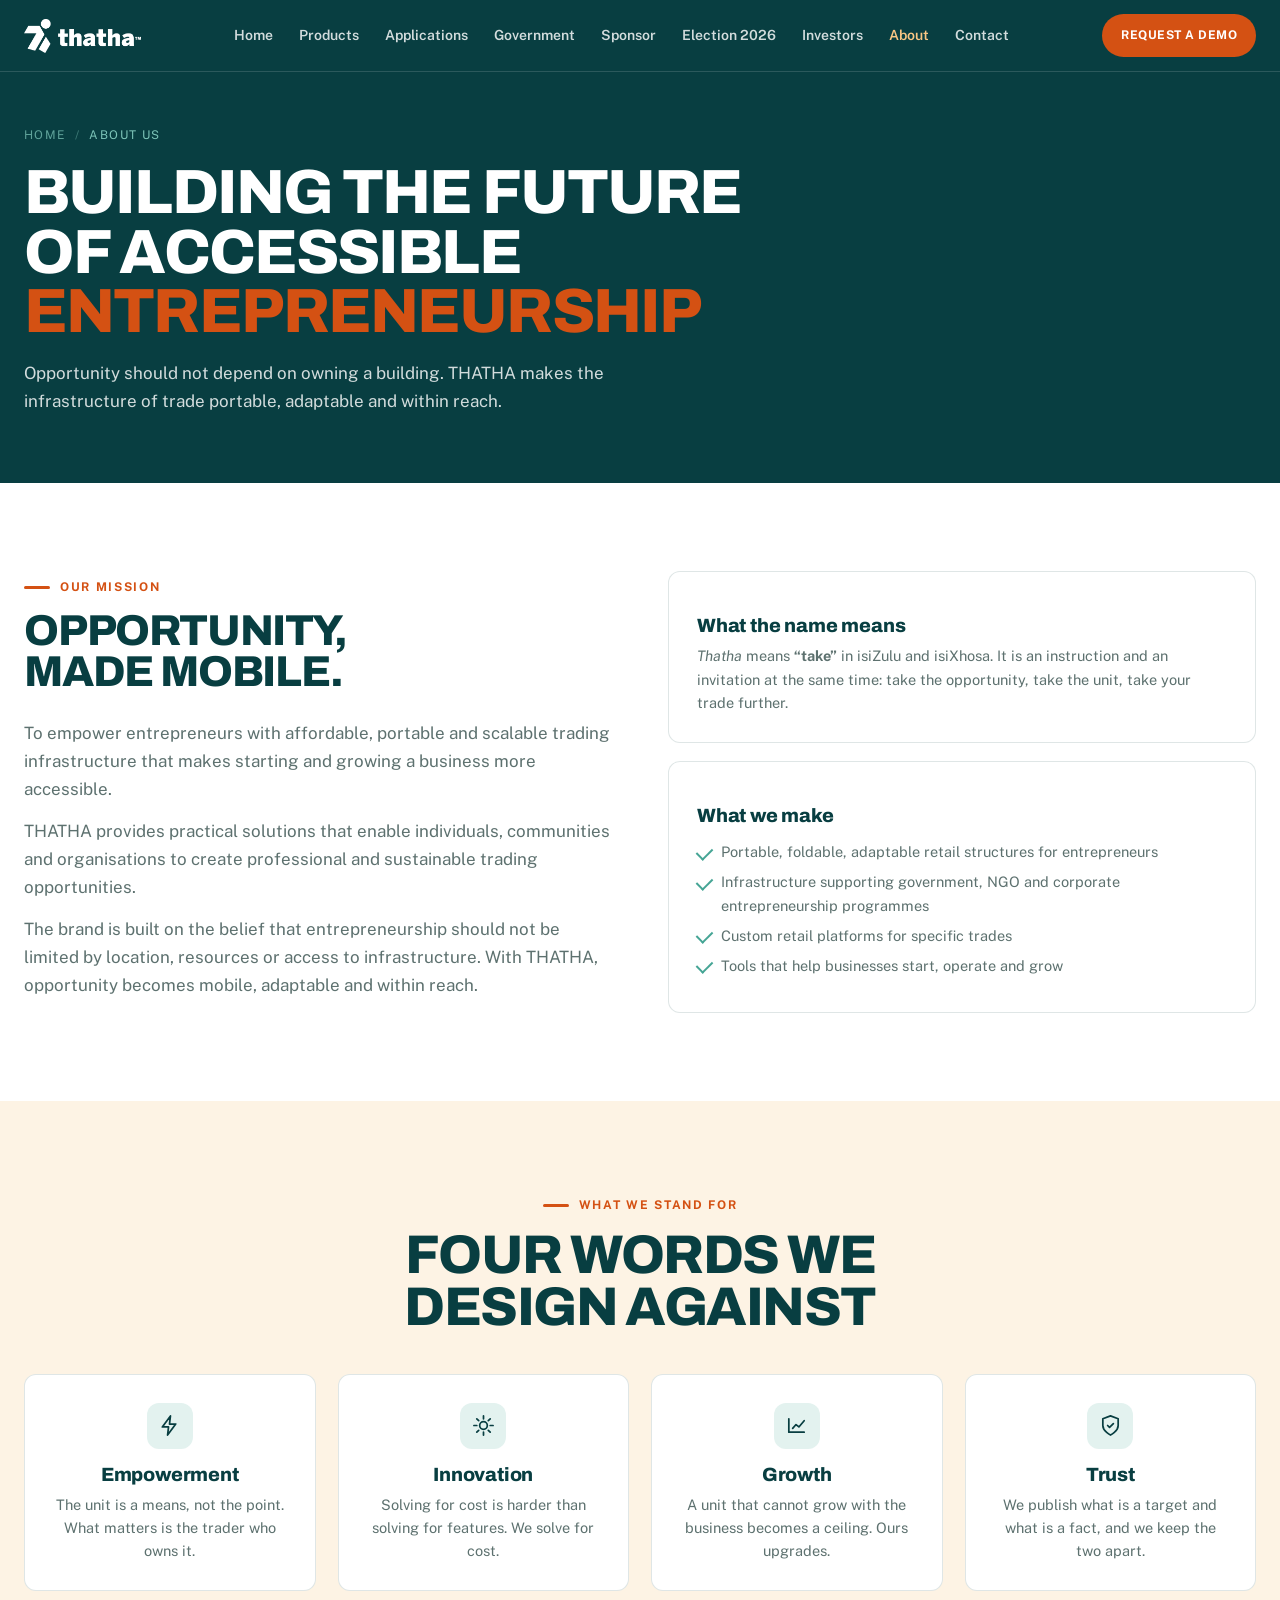
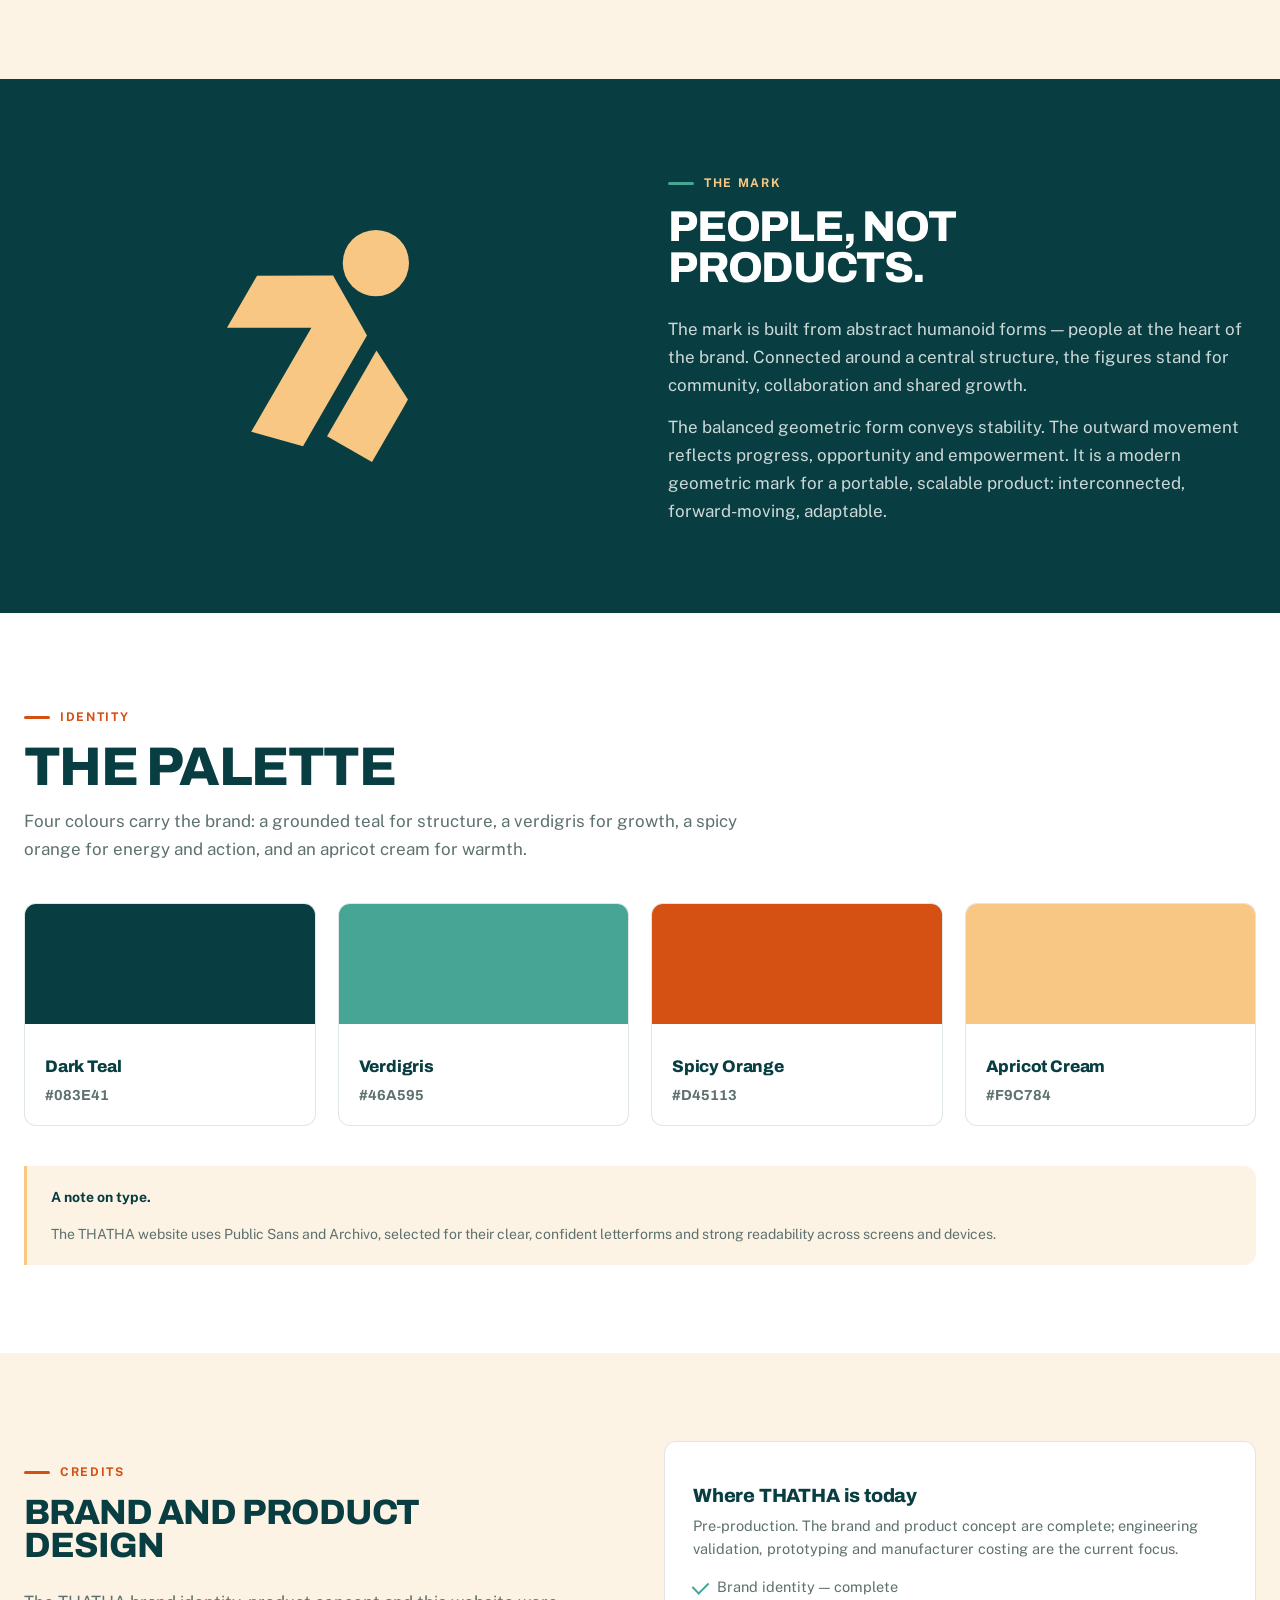
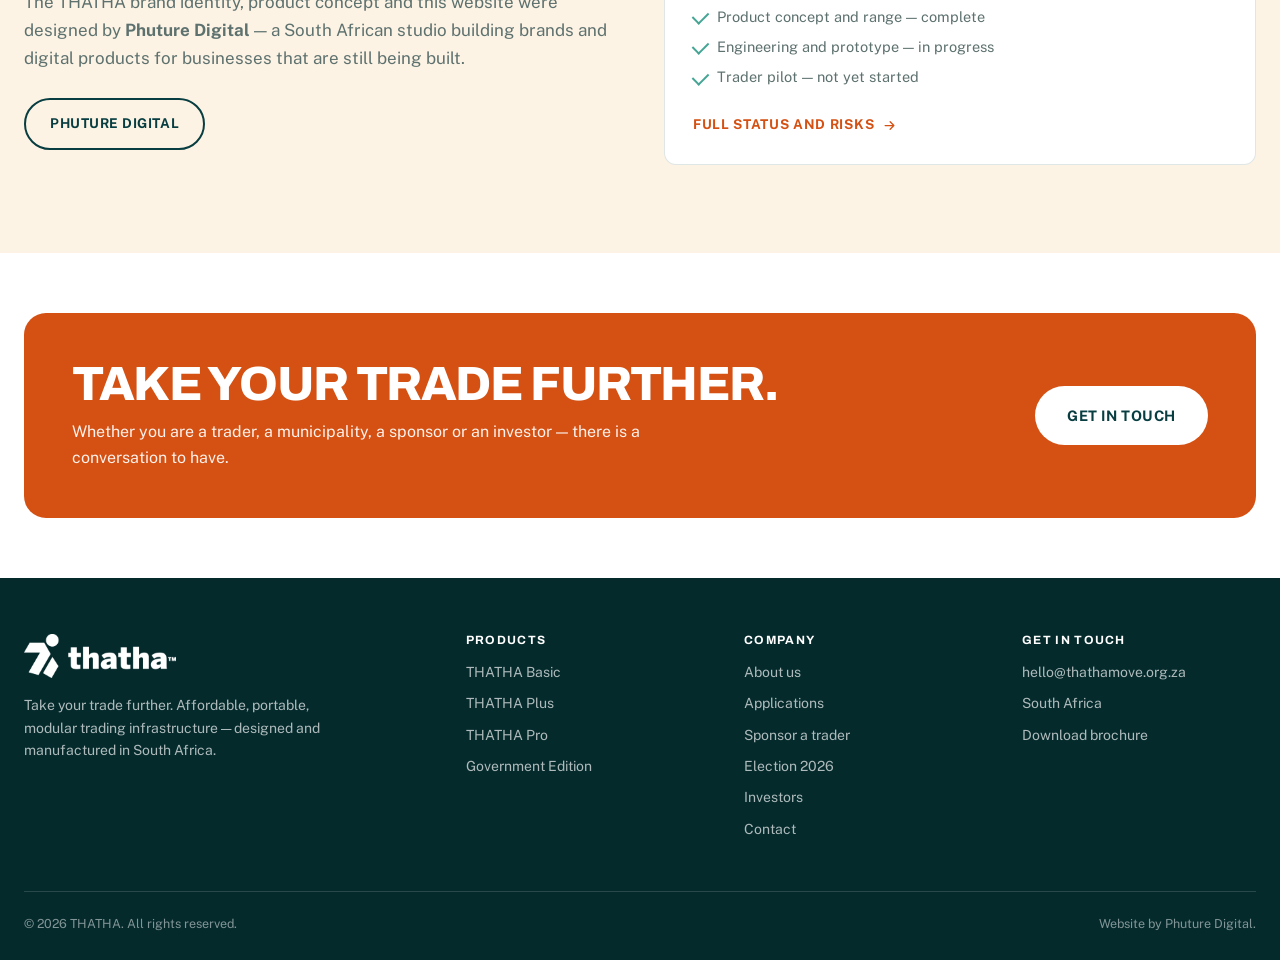
==== about.html @ 1d49f684 "Use THATHA Move contact address" ====
<!doctype html>
<html lang="en-ZA">
<head>
<meta charset="utf-8" />
<meta name="viewport" content="width=device-width, initial-scale=1" />
<title>About THATHA — why we build trading infrastructure</title>
<meta name="description" content="THATHA exists because entrepreneurship should not be limited by location, resources or access to infrastructure. Our mission, our brand and the thinking behind the mark." />
<meta property="og:type" content="website" />
<meta property="og:site_name" content="THATHA" />
<meta property="og:locale" content="en_ZA" />
<meta property="og:title" content="About THATHA" />
<meta property="og:description" content="Building the future of accessible entrepreneurship." />
<meta property="og:image" content="assets/hero-cart.webp" />
<meta name="twitter:card" content="summary_large_image" />
<link rel="icon" href="assets/favicon.svg" type="image/svg+xml" />
<link rel="apple-touch-icon" href="assets/apple-touch-icon.png" />
<link rel="preconnect" href="https://fonts.googleapis.com" />
<link rel="preconnect" href="https://fonts.gstatic.com" crossorigin />
<link rel="stylesheet" href="https://fonts.googleapis.com/css2?family=Archivo:wght@600;700;800&family=Public+Sans:wght@400;500;600;700&display=swap" />
<link rel="stylesheet" href="styles.css" />
</head>
<body>
<a class="skip" href="#main">Skip to content</a>


<nav class="nav">
  <div class="wrap nav-inner">
    <a class="nav-logo" href="index.html" aria-label="THATHA home">
      <img src="assets/logo/lockup-white.webp" alt="THATHA" width="900" height="261" />
    </a>
    <div class="nav-links" id="nav-links">
      <a href="index.html">Home</a>
      <a href="products.html">Products</a>
      <a href="applications.html">Applications</a>
      <a href="government.html">Government</a>
      <a href="sponsor.html">Sponsor</a>
      <a href="election.html">Election 2026</a>
      <a href="investors.html">Investors</a>
      <a href="about.html" class="active">About</a>
      <a href="contact.html">Contact</a>
    </div>
    <div class="nav-actions">
      <a class="btn btn-primary btn-sm" href="contact.html">Request a demo</a>
      <button class="nav-toggle" type="button" aria-label="Menu" aria-expanded="false" aria-controls="nav-links">
        <svg viewBox="0 0 24 24" fill="none" stroke="currentColor" stroke-width="2" stroke-linecap="round"><path d="M3 6h18M3 12h18M3 18h18"/></svg>
      </button>
    </div>
  </div>
</nav>

<main id="main">

<header class="page-header">
  <div class="wrap">
    <div class="crumb"><a href="index.html">Home</a><span class="sep">/</span>About us</div>
    <h1>Building the future<br />of accessible<br /><span class="accent">entrepreneurship</span></h1>
    <p class="lead">Opportunity should not depend on owning a building. THATHA makes the infrastructure of trade portable, adaptable and within reach.</p>
  </div>
</header>

<section class="section band-white">
  <div class="wrap">
    <div class="grid grid-2" style="gap:56px;align-items:start">
      <div>
        <span class="eyebrow">Our mission</span>
        <h2 class="display mt-s" style="font-size:clamp(1.8rem,3.6vw,2.7rem)">Opportunity,<br />made mobile.</h2>
        <p class="lead mt-m">To empower entrepreneurs with affordable, portable and scalable trading infrastructure that makes starting and growing a business more accessible.</p>
        <p class="lead mt-s">THATHA provides practical solutions that enable individuals, communities and organisations to create professional and sustainable trading opportunities.</p>
        <p class="lead mt-s">The brand is built on the belief that entrepreneurship should not be limited by location, resources or access to infrastructure. With THATHA, opportunity becomes mobile, adaptable and within reach.</p>
      </div>
      <div class="grid" style="gap:18px">
        <article class="card">
          <h3 class="mt-0">What the name means</h3>
          <p><em>Thatha</em> means <b>“take”</b> in isiZulu and isiXhosa. It is an instruction and an invitation at the same time: take the opportunity, take the unit, take your trade further.</p>
        </article>
        <article class="card">
          <h3 class="mt-0">What we make</h3>
          <ul class="ticks">
            <li>Portable, foldable, adaptable retail structures for entrepreneurs</li>
            <li>Infrastructure supporting government, NGO and corporate entrepreneurship programmes</li>
            <li>Custom retail platforms for specific trades</li>
            <li>Tools that help businesses start, operate and grow</li>
          </ul>
        </article>
      </div>
    </div>
  </div>
</section>

<section class="section band-cream">
  <div class="wrap">
    <div class="section-head centre">
      <span class="eyebrow">What we stand for</span>
      <h2>Four words we<br />design against</h2>
    </div>
    <div class="grid grid-4">
      <article class="card centre">
        <div class="card-icon" style="margin-inline:auto"><svg viewBox="0 0 24 24" fill="none" stroke="currentColor" stroke-width="1.8" stroke-linecap="round" stroke-linejoin="round"><path d="M13 2 4.5 13.5H11l-1 8.5 8.5-11.5H12l1-8.5Z"/></svg></div>
        <h3>Empowerment</h3><p>The unit is a means, not the point. What matters is the trader who owns it.</p>
      </article>
      <article class="card centre">
        <div class="card-icon" style="margin-inline:auto"><svg viewBox="0 0 24 24" fill="none" stroke="currentColor" stroke-width="1.8" stroke-linecap="round" stroke-linejoin="round"><circle cx="12" cy="12" r="4"/><path d="M12 2v3M12 19v3M2 12h3M19 12h3M5 5l2 2M17 17l2 2M19 5l-2 2M7 17l-2 2"/></svg></div>
        <h3>Innovation</h3><p>Solving for cost is harder than solving for features. We solve for cost.</p>
      </article>
      <article class="card centre">
        <div class="card-icon" style="margin-inline:auto"><svg viewBox="0 0 24 24" fill="none" stroke="currentColor" stroke-width="1.8" stroke-linecap="round" stroke-linejoin="round"><path d="M4 19V5M4 19h16"/><path d="m8 15 3.5-4 3 2.5L20 7"/></svg></div>
        <h3>Growth</h3><p>A unit that cannot grow with the business becomes a ceiling. Ours upgrades.</p>
      </article>
      <article class="card centre">
        <div class="card-icon" style="margin-inline:auto"><svg viewBox="0 0 24 24" fill="none" stroke="currentColor" stroke-width="1.8" stroke-linecap="round" stroke-linejoin="round"><path d="M12 22s8-4 8-10V5l-8-3-8 3v7c0 6 8 10 8 10Z"/><path d="m9 12 2 2 4-4"/></svg></div>
        <h3>Trust</h3><p>We publish what is a target and what is a fact, and we keep the two apart.</p>
      </article>
    </div>
  </div>
</section>

<section class="section band-teal">
  <div class="wrap">
    <div class="grid grid-2" style="gap:56px;align-items:center">
      <div style="display:grid;place-items:center;padding:24px">
        <svg viewBox="62.55 131.13 376 376" style="width:min(260px,60%);color:var(--apricot)" role="img" aria-label="The THATHA logo mark">
          <g fill="currentColor">
            <polygon points="321.37 303.85 311.29 321.3 228.88 463.94 153.97 443.19 241 292.59 118.92 292.63 162.4 217.37 272.38 217.33 278.37 227.91 278.39 227.93 314.99 292.54 321.37 303.85"/>
            <circle cx="334.26" cy="199.16" r="47.92"/>
            <polygon points="380.6 396.36 374.83 406.95 328.6 487.02 263.66 449.55 325.67 342.12 334.92 326.12 335.53 326.47 380.6 396.36"/>
          </g>
        </svg>
      </div>
      <div>
        <span class="eyebrow on-dark">The mark</span>
        <h2 class="display mt-s" style="font-size:clamp(1.8rem,3.6vw,2.7rem);color:#fff">People, not<br />products.</h2>
        <p class="lead on-dark mt-m">The mark is built from abstract humanoid forms — people at the heart of the brand. Connected around a central structure, the figures stand for community, collaboration and shared growth.</p>
        <p class="lead on-dark mt-s">The balanced geometric form conveys stability. The outward movement reflects progress, opportunity and empowerment. It is a modern geometric mark for a portable, scalable product: interconnected, forward-moving, adaptable.</p>
      </div>
    </div>
  </div>
</section>

<section class="section band-white">
  <div class="wrap">
    <div class="section-head">
      <span class="eyebrow">Identity</span>
      <h2>The palette</h2>
      <p class="lead">Four colours carry the brand: a grounded teal for structure, a verdigris for growth, a spicy orange for energy and action, and an apricot cream for warmth.</p>
    </div>
    <div class="grid grid-4">
      <article class="card" style="padding:0;overflow:hidden">
        <div style="background:#083E41;height:120px"></div>
        <div style="padding:18px 20px"><h3 class="mt-0" style="font-size:1.05rem">Dark Teal</h3><p style="font-family:Archivo,sans-serif;font-weight:700">#083E41</p></div>
      </article>
      <article class="card" style="padding:0;overflow:hidden">
        <div style="background:#46A595;height:120px"></div>
        <div style="padding:18px 20px"><h3 class="mt-0" style="font-size:1.05rem">Verdigris</h3><p style="font-family:Archivo,sans-serif;font-weight:700">#46A595</p></div>
      </article>
      <article class="card" style="padding:0;overflow:hidden">
        <div style="background:#D45113;height:120px"></div>
        <div style="padding:18px 20px"><h3 class="mt-0" style="font-size:1.05rem">Spicy Orange</h3><p style="font-family:Archivo,sans-serif;font-weight:700">#D45113</p></div>
      </article>
      <article class="card" style="padding:0;overflow:hidden">
        <div style="background:#F9C784;height:120px"></div>
        <div style="padding:18px 20px"><h3 class="mt-0" style="font-size:1.05rem">Apricot Cream</h3><p style="font-family:Archivo,sans-serif;font-weight:700">#F9C784</p></div>
      </article>
    </div>
    <div class="note-box mt-l">
      <b>A note on type.</b>
      <p class="mt-s">The THATHA website uses Public Sans and Archivo, selected for their clear, confident letterforms and strong readability across screens and devices.</p>
    </div>
  </div>
</section>

<section class="section band-cream">
  <div class="wrap">
    <div class="grid grid-2" style="align-items:center;gap:48px">
      <div>
        <span class="eyebrow">Credits</span>
        <h2 class="display mt-s" style="font-size:clamp(1.6rem,3vw,2.2rem)">Brand and product<br />design</h2>
        <p class="lead mt-m">The THATHA brand identity, product concept and this website were designed by <b>Phuture Digital</b> — a South African studio building brands and digital products for businesses that are still being built.</p>
        <div class="btn-row mt-m">
          <a class="btn btn-outline" href="https://www.phuturedigital.co.za" rel="noopener">Phuture Digital</a>
        </div>
      </div>
      <div class="card">
        <h3 class="mt-0">Where THATHA is today</h3>
        <p>Pre-production. The brand and product concept are complete; engineering validation, prototyping and manufacturer costing are the current focus.</p>
        <ul class="ticks mt-s">
          <li>Brand identity — complete</li>
          <li>Product concept and range — complete</li>
          <li>Engineering and prototype — in progress</li>
          <li>Trader pilot — not yet started</li>
        </ul>
        <div class="btn-row mt-m"><a class="textlink" href="investors.html">Full status and risks
          <svg viewBox="0 0 24 24" fill="none" stroke="currentColor" stroke-width="2" stroke-linecap="round" stroke-linejoin="round"><path d="M5 12h14M13 6l6 6-6 6"/></svg>
        </a></div>
      </div>
    </div>
  </div>
</section>

<section class="section tight band-white">
  <div class="wrap">
    <div class="cta-band">
      <div>
        <h2>Take your trade further.</h2>
        <p>Whether you are a trader, a municipality, a sponsor or an investor — there is a conversation to have.</p>
      </div>
      <div class="btn-row">
        <a class="btn btn-light btn-lg" href="contact.html">Get in touch</a>
      </div>
    </div>
  </div>
</section>

</main>








<footer class="site">
  <div class="wrap">
    <div class="foot-grid">
      <div class="foot-brand">
        <img src="assets/logo/lockup-white.webp" alt="THATHA" width="900" height="261" />
        <p>Take your trade further. Affordable, portable, modular trading infrastructure — designed and manufactured in South Africa.</p>
      </div>
      <div>
        <h4>Products</h4>
        <ul>
          <li><a href="products.html#basic">THATHA Basic</a></li>
          <li><a href="products.html#plus">THATHA Plus</a></li>
          <li><a href="products.html#pro">THATHA Pro</a></li>
          <li><a href="government.html">Government Edition</a></li>
        </ul>
      </div>
      <div>
        <h4>Company</h4>
        <ul>
          <li><a href="about.html">About us</a></li>
          <li><a href="applications.html">Applications</a></li>
          <li><a href="sponsor.html">Sponsor a trader</a></li>
          <li><a href="election.html">Election 2026</a></li>
          <li><a href="investors.html">Investors</a></li>
          <li><a href="contact.html">Contact</a></li>
        </ul>
      </div>
      <div>
        <h4>Get in touch</h4>
        <ul>
          <li><a href="mailto:hello@thathamove.org.za">hello@thathamove.org.za</a></li>
          <li>South Africa</li>
          <li><a href="contact.html?interest=Brochure">Download brochure</a></li>
        </ul>
      </div>
    </div>
    <div class="foot-bottom">
      <span>&copy; 2026 THATHA. All rights reserved.</span>
      <span>Website by <a href="https://www.phuturedigital.co.za" rel="noopener">Phuture Digital</a>.</span>
    </div>
  </div>
</footer>

<script src="site.js" defer></script>
</body>
</html>
---- styles.css ----
/* ==========================================================================
   THATHA DESIGN SYSTEM
   Palette is the official brand pack (Thatha Brand Identity Presentation V2):
     Dark Teal #083E41 · Verdigris #46A595 · Spicy Orange #D45113 · Apricot Cream #F9C784
   Type substitutes Benton Sans (licensed, not web-embeddable):
     Archivo    -> Benton Sans Black  (heavy uppercase display)
     Public Sans -> Benton Sans Regular (News Gothic lineage, same skeleton)
   Fonts are linked from each page <head>, not @import-ed, so they don't block
   the stylesheet.
   ========================================================================== */

:root {
  /* brand */
  --teal:          #083e41;
  --teal-2:        #0c5257;   /* hover / raised dark surfaces */
  --teal-deep:     #052a2c;   /* footer, deepest band */
  --verdigris:     #46a595;
  --verdigris-2:   #7cc4b8;   /* on-dark accent text */
  --orange:        #d45113;
  --orange-2:      #e8703a;   /* hover */
  --apricot:       #f9c784;
  --apricot-2:     #fde3bd;

  /* neutrals derived from the warm side of the palette */
  --paper:         #fdfbf7;
  --cream:         #fdf3e4;
  --white:         #ffffff;
  /* Sampled from the concept mockup's own product-card background. The cart
     renders have this colour baked in, so any panel behind them must match
     exactly or a visible seam appears around each render. */
  --render-bg:     #f6f5f3;
  --muted:         #5d716f;
  --line:          rgba(8, 62, 65, .13);
  --line-dark:     rgba(255, 255, 255, .14);

  --shadow:        0 18px 50px rgba(8, 62, 65, .12);
  --shadow-sm:     0 6px 18px rgba(8, 62, 65, .08);
  --r:             12px;   /* card radius */
  --r-lg:          22px;   /* panel radius */
  --wrap:          1240px;

  /* The logo mark is built from slanted forms; this angle is reused as a
     clip-path motif on dark bands and media so the geometry echoes the brand. */
  --skew: 2.4deg;
}

* { box-sizing: border-box; margin: 0; padding: 0; }

html { scroll-behavior: smooth; }

body {
  background: var(--paper);
  color: var(--teal);
  font-family: 'Public Sans', system-ui, -apple-system, 'Segoe UI', sans-serif;
  font-size: 16px;
  line-height: 1.6;
  -webkit-font-smoothing: antialiased;
  text-rendering: optimizeLegibility;
}

svg { max-width: 100%; display: block; }

/* height:auto is load-bearing. The width/height attributes on every <img> become
   CSS presentational hints, and aspect-ratio only resolves the *missing*
   dimension — so a definite attribute height would beat aspect-ratio and let
   object-fit crop the image. Rules that genuinely want a fixed height (the nav
   and footer logos) override this by specificity. */
img { max-width: 100%; height: auto; display: block; }
a { color: inherit; text-decoration: none; }
button { font: inherit; color: inherit; cursor: pointer; border: none; background: none; }
ul { list-style: none; }

:focus-visible {
  outline: 3px solid var(--orange);
  outline-offset: 3px;
  border-radius: 3px;
}

@media (prefers-reduced-motion: reduce) {
  html { scroll-behavior: auto; }
  *, *::before, *::after { transition-duration: .01ms !important; animation-duration: .01ms !important; }
}

/* ---------- display type ------------------------------------------------- */
.display {
  font-family: Archivo, 'Public Sans', system-ui, sans-serif;
  font-weight: 800;
  text-transform: uppercase;
  letter-spacing: -.028em;
  line-height: .94;
}

/* overflow-wrap is a safety net: these are long uppercase words at large sizes,
   and a hard <br> in the markup must never push the page into sideways scroll
   on a 320px screen. */
h1, h2, h3, h4 { font-family: Archivo, 'Public Sans', system-ui, sans-serif; font-weight: 800; letter-spacing: -.02em; line-height: 1.05; overflow-wrap: break-word; }

.eyebrow {
  display: inline-flex; align-items: center; gap: 10px;
  font-size: 12px; font-weight: 700; letter-spacing: .14em; text-transform: uppercase;
  color: var(--orange);
}
.eyebrow::before { content: ""; width: 26px; height: 3px; background: var(--orange); border-radius: 99px; }
.eyebrow.on-dark { color: var(--apricot); }
.eyebrow.on-dark::before { background: var(--verdigris); }

.lead { font-size: 1.0625rem; color: var(--muted); line-height: 1.65; }
.lead.on-dark { color: rgba(255, 255, 255, .82); }

/* accent word inside a display heading */
.accent  { color: var(--orange); }
.accent-v { color: var(--verdigris); }
.on-dark .accent, .accent.on-dark { color: var(--apricot); }

/* ---------- layout ------------------------------------------------------- */
.wrap { width: min(var(--wrap), calc(100% - 48px)); margin-inline: auto; }
.section { padding: 88px 0; }
.section.tight { padding: 60px 0; }
.section-head { max-width: 760px; margin-bottom: 40px; }
.section-head h2 { font-family: Archivo, sans-serif; font-weight: 800; text-transform: uppercase; letter-spacing: -.028em; line-height: .96; font-size: clamp(1.7rem, 4.4vw, 3.4rem); margin: 14px 0 14px; }
.section-head.wide { max-width: none; display: flex; justify-content: space-between; align-items: flex-end; gap: 28px; flex-wrap: wrap; }
.section-head.centre { margin-inline: auto; text-align: center; }
.section-head.centre .eyebrow { justify-content: center; }

.band-teal   { background: var(--teal);   color: #fff; }
.band-deep   { background: var(--teal-deep); color: #fff; }
.band-cream  { background: var(--cream); }
.band-white  { background: var(--white); }
.band-teal .section-head h2, .band-deep .section-head h2 { color: #fff; }
.band-teal .lead, .band-deep .lead { color: rgba(255, 255, 255, .8); }

/* Angled top/bottom edge - the brand's slanted-form motif. */
.edge-top    { clip-path: polygon(0 var(--e, 46px), 100% 0, 100% 100%, 0 100%); margin-top: -1px; }
.edge-bottom { clip-path: polygon(0 0, 100% 0, 100% calc(100% - var(--e, 46px)), 0 100%); }

/* ---------- nav ---------------------------------------------------------- */
.nav { position: sticky; top: 0; z-index: 60; background: var(--teal); color: #fff; border-bottom: 1px solid var(--line-dark); }
.nav-inner { display: flex; align-items: center; justify-content: space-between; gap: 24px; padding: 14px 0; }
.nav-logo img { height: 34px; width: auto; }
.nav-links { display: flex; align-items: center; gap: 26px; font-size: 14px; font-weight: 600; }
.nav-links > a { opacity: .82; transition: opacity .15s, color .15s; white-space: nowrap; }
.nav-links > a:hover { opacity: 1; color: var(--apricot); }
.nav-links > a.active { opacity: 1; color: var(--apricot); }
.nav-actions { display: flex; align-items: center; gap: 10px; }

.nav-toggle { display: none; padding: 8px; border-radius: 8px; border: 1px solid var(--line-dark); }
.nav-toggle svg { width: 22px; height: 22px; }

/* ---------- buttons ------------------------------------------------------ */
.btn {
  display: inline-flex; align-items: center; justify-content: center; gap: 9px;
  padding: 13px 24px; border-radius: 999px;
  font-size: 13.5px; font-weight: 700; letter-spacing: .04em; text-transform: uppercase;
  border: 2px solid transparent; transition: background .16s, color .16s, border-color .16s, transform .16s;
  white-space: nowrap;
}
.btn:hover { transform: translateY(-2px); }
.btn svg { width: 15px; height: 15px; }
.btn-primary { background: var(--orange); color: #fff; }
.btn-primary:hover { background: var(--orange-2); }
.btn-teal { background: var(--teal); color: #fff; }
.btn-teal:hover { background: var(--teal-2); }
.btn-verdigris { background: var(--verdigris); color: var(--teal); }
.btn-verdigris:hover { background: var(--verdigris-2); }
.btn-outline { border-color: var(--teal); color: var(--teal); }
.btn-outline:hover { background: var(--teal); color: #fff; }
.btn-outline-light { border-color: rgba(255, 255, 255, .5); color: #fff; }
.btn-outline-light:hover { background: #fff; color: var(--teal); border-color: #fff; }
.btn-light { background: #fff; color: var(--teal); }
.btn-light:hover { background: var(--apricot-2); }
.btn-sm { padding: 10px 17px; font-size: 12px; }
.btn-lg { padding: 16px 30px; font-size: 14.5px; }
.btn-row { display: flex; flex-wrap: wrap; gap: 12px; align-items: center; }

.textlink { display: inline-flex; align-items: center; gap: 8px; font-weight: 700; font-size: 13.5px; letter-spacing: .05em; text-transform: uppercase; color: var(--orange); }
.textlink svg { width: 15px; height: 15px; transition: transform .16s; }
.textlink:hover svg { transform: translateX(4px); }
.textlink.on-dark { color: var(--apricot); }

/* ---------- hero --------------------------------------------------------- */
.hero { background: var(--teal); color: #fff; padding: 76px 0 92px; position: relative; overflow: hidden; }
.hero::after {
  /* faint oversized mark, bled off the right edge */
  content: ""; position: absolute; right: -90px; bottom: -140px;
  width: 480px; height: 480px; opacity: .05; pointer-events: none;
  background: url('assets/logo/mark.svg') center/contain no-repeat;
}
.hero-grid { display: grid; grid-template-columns: 1.06fr .94fr; gap: 56px; align-items: center; position: relative; z-index: 1; }
.hero h1 { font-family: Archivo, sans-serif; font-weight: 800; text-transform: uppercase; letter-spacing: -.032em; line-height: .9; font-size: clamp(2rem, 6.5vw, 5rem); margin: 18px 0 20px; }
.hero .lead { max-width: 520px; font-size: 1.125rem; color: rgba(255, 255, 255, .84); }
.hero-actions { margin: 32px 0 30px; }

.hero-media { position: relative; border-radius: var(--r-lg); overflow: hidden; box-shadow: 0 26px 70px rgba(0, 0, 0, .34); border: 1px solid rgba(255, 255, 255, .1); }
.hero-media img { width: 100%; aspect-ratio: 580 / 412; object-fit: cover; }
.hero-media figcaption {
  position: absolute; left: 0; right: 0; bottom: 0;
  padding: 30px 22px 16px; font-size: 12.5px; font-weight: 600; letter-spacing: .05em; text-transform: uppercase;
  color: #fff; background: linear-gradient(180deg, transparent, rgba(5, 42, 44, .88));
  display: flex; justify-content: space-between; gap: 14px; flex-wrap: wrap;
}

/* three quick proof pills under the hero copy */
.pills { display: flex; flex-wrap: wrap; gap: 10px; }
.pill { display: inline-flex; align-items: center; gap: 9px; padding: 9px 15px 9px 11px; border-radius: 999px; background: rgba(255, 255, 255, .09); border: 1px solid var(--line-dark); font-size: 13px; }
.pill svg { width: 17px; height: 17px; color: var(--verdigris-2); flex: none; }
.pill b { font-weight: 700; }
.pill span { color: rgba(255, 255, 255, .72); }

/* ---------- interior page header ----------------------------------------- */
.page-header { background: var(--teal); color: #fff; padding: 54px 0 68px; position: relative; }
.crumb { font-size: 12px; letter-spacing: .12em; text-transform: uppercase; color: var(--verdigris-2); margin-bottom: 18px; }
.crumb a { opacity: .75; }
.crumb a:hover { opacity: 1; color: var(--apricot); }
.crumb .sep { margin: 0 9px; opacity: .45; }
.page-header h1 { font-family: Archivo, sans-serif; font-weight: 800; text-transform: uppercase; letter-spacing: -.03em; line-height: .95; font-size: clamp(1.8rem, 5.2vw, 3.9rem); max-width: 900px; }
.page-header .lead { margin-top: 18px; max-width: 620px; color: rgba(255, 255, 255, .82); font-size: 1.0625rem; }

/* ---------- generic cards ------------------------------------------------ */
.grid { display: grid; gap: 22px; }
.grid-2 { grid-template-columns: repeat(2, 1fr); }
.grid-3 { grid-template-columns: repeat(3, 1fr); }
.grid-4 { grid-template-columns: repeat(4, 1fr); }

.card { background: var(--white); border: 1px solid var(--line); border-radius: var(--r); padding: 28px; transition: transform .2s, box-shadow .2s, border-color .2s; }
.card.hover:hover { transform: translateY(-4px); box-shadow: var(--shadow); border-color: rgba(8, 62, 65, .22); }
.card h3 { font-size: 1.2rem; margin: 16px 0 8px; text-transform: none; letter-spacing: -.01em; }
.card p { color: var(--muted); font-size: 14.5px; }
.card ul.ticks { margin-top: 14px; }
.card-icon { width: 46px; height: 46px; border-radius: 12px; background: rgba(70, 165, 149, .15); color: var(--teal); display: grid; place-items: center; }
.card-icon svg { width: 23px; height: 23px; }
.card-num { font-family: Archivo, sans-serif; font-weight: 800; font-size: 2.4rem; line-height: 1; color: var(--apricot); }

ul.ticks li { position: relative; padding-left: 24px; margin-bottom: 7px; font-size: 14.5px; color: var(--muted); }
ul.ticks li::before {
  content: ""; position: absolute; left: 0; top: .45em;
  width: 13px; height: 8px; border-left: 2.5px solid var(--verdigris); border-bottom: 2.5px solid var(--verdigris);
  transform: rotate(-45deg);
}
ul.ticks.on-dark li { color: rgba(255, 255, 255, .78); }

/* ---------- product cards ------------------------------------------------ */
.prod-grid { display: grid; grid-template-columns: repeat(4, 1fr); gap: 20px; align-items: start; }
.prod {
  background: var(--white); border: 1px solid var(--line); border-radius: var(--r);
  overflow: hidden; display: flex; flex-direction: column; height: 100%;
  transition: transform .2s, box-shadow .2s, border-color .2s;
}
.prod:hover { transform: translateY(-5px); box-shadow: var(--shadow); border-color: rgba(8, 62, 65, .2); }
.prod.featured { border: 2px solid var(--orange); box-shadow: var(--shadow-sm); }
.prod-media { background: var(--render-bg); padding: 12px; position: relative; }
.prod-media img { width: 100%; aspect-ratio: 200 / 128; object-fit: contain; }
.prod-flag { position: absolute; top: 12px; left: 12px; background: var(--orange); color: #fff; font-size: 10px; font-weight: 700; letter-spacing: .1em; text-transform: uppercase; padding: 4px 9px; border-radius: 999px; }
.prod-body { padding: 20px 22px 24px; display: flex; flex-direction: column; flex: 1; }
.prod-name { font-family: Archivo, sans-serif; font-weight: 800; text-transform: uppercase; letter-spacing: -.02em; font-size: 1.3rem; }
.prod-name em { font-style: normal; color: var(--verdigris); }
.prod-name .gov { color: var(--orange); }
.prod-tag { font-size: 14px; color: var(--muted); margin: 4px 0 14px; }
.prod-body ul.ticks { margin-bottom: 18px; }
.prod-foot { margin-top: auto; padding-top: 16px; border-top: 1px solid var(--line); display: flex; align-items: baseline; justify-content: space-between; gap: 12px; flex-wrap: wrap; }
.prod-price small { display: block; font-size: 10.5px; letter-spacing: .1em; text-transform: uppercase; color: var(--muted); margin-bottom: 3px; }
.prod-price strong { font-family: Archivo, sans-serif; font-weight: 800; font-size: 1.5rem; letter-spacing: -.02em; }

/* the dark "target cost" panel that sits alongside the range */
.cost-panel { background: var(--teal); color: #fff; border-radius: var(--r); padding: 28px; display: flex; flex-direction: column; height: 100%; }
.cost-panel .label { font-size: 11px; letter-spacing: .12em; text-transform: uppercase; color: var(--verdigris-2); line-height: 1.45; }
.cost-panel .figure { font-family: Archivo, sans-serif; font-weight: 800; font-size: clamp(3rem, 6vw, 4.2rem); line-height: 1; letter-spacing: -.04em; color: var(--apricot); margin: 14px 0 4px; }
.cost-panel .figure sup { font-size: .38em; top: -1.1em; color: var(--orange-2); }
.cost-panel .sub { font-size: 14px; font-weight: 600; }
.cost-panel .note { font-size: 11.5px; color: rgba(255, 255, 255, .6); line-height: 1.55; margin-top: 14px; }
.cost-panel .textlink { margin-top: auto; padding-top: 18px; }

/* ---------- value strip (8 icons on dark) -------------------------------- */
.value-strip { background: var(--teal-deep); color: #fff; padding: 34px 0; }
.value-grid { display: grid; grid-template-columns: repeat(4, 1fr); gap: 26px 34px; }
.value-cell { display: flex; gap: 13px; align-items: flex-start; }
.value-cell svg { width: 26px; height: 26px; color: var(--verdigris); flex: none; margin-top: 2px; }
.value-cell b { display: block; font-size: 12.5px; font-weight: 700; letter-spacing: .09em; text-transform: uppercase; }
.value-cell span { display: block; font-size: 13px; color: rgba(255, 255, 255, .64); line-height: 1.5; margin-top: 3px; }

/* ---------- application tiles -------------------------------------------- */
.app-grid { display: grid; grid-template-columns: repeat(4, 1fr); gap: 18px; }
.app-tile { border-radius: var(--r); overflow: hidden; background: var(--white); border: 1px solid var(--line); transition: transform .2s, box-shadow .2s; }
.app-tile:hover { transform: translateY(-4px); box-shadow: var(--shadow); }
.app-tile img { width: 100%; aspect-ratio: 3 / 2; object-fit: cover; }
.app-tile .cap { display: block; padding: 13px 16px 15px; }
.app-tile .cap b { display: block; font-family: Archivo, sans-serif; font-weight: 700; text-transform: uppercase; font-size: 12.5px; letter-spacing: .06em; }
.app-tile .cap span { display: block; font-size: 12.5px; color: var(--muted); margin-top: 2px; }

/* ---------- target / stat band ------------------------------------------- */
.stat-band { background: var(--verdigris); color: var(--teal); padding: 44px 0; }
.stat-grid { display: grid; grid-template-columns: 1.5fr repeat(4, 1fr); gap: 30px; align-items: center; }
.stat-band .kicker { font-family: Archivo, sans-serif; font-weight: 800; text-transform: uppercase; letter-spacing: -.02em; font-size: 1.35rem; line-height: 1.1; }
.stat { border-left: 2px solid rgba(8, 62, 65, .22); padding-left: 18px; }
.stat .n { font-family: Archivo, sans-serif; font-weight: 800; font-size: 2.1rem; line-height: 1; letter-spacing: -.03em; }
.stat .l { font-size: 11.5px; font-weight: 700; letter-spacing: .09em; text-transform: uppercase; margin-top: 5px; }
.stat .l small { display: block; font-weight: 500; letter-spacing: .04em; text-transform: none; color: rgba(8, 62, 65, .62); font-size: 11px; margin-top: 2px; }

/* ---------- numbered steps rail ------------------------------------------ */
.steps { display: grid; grid-template-columns: repeat(3, 1fr); gap: 0; border-top: 1px solid var(--line); }
.step { padding: 28px 26px 30px; border-right: 1px solid var(--line); border-bottom: 1px solid var(--line); }
.step:nth-child(3n) { border-right: none; }
.step .n { font-family: Archivo, sans-serif; font-weight: 800; font-size: 2.6rem; line-height: 1; color: var(--apricot); letter-spacing: -.04em; }
.step h3 { font-size: 1.15rem; margin: 10px 0 7px; text-transform: uppercase; letter-spacing: -.01em; }
.step p { font-size: 14.5px; color: var(--muted); }

/* ---------- split feature panel ------------------------------------------ */
.split { display: grid; grid-template-columns: 1.05fr .95fr; gap: 0; border-radius: var(--r-lg); overflow: hidden; background: var(--teal); color: #fff; }
.split.reverse .split-media { order: -1; }
.split-copy { padding: 54px 48px; }
.split-copy h2 { font-family: Archivo, sans-serif; font-weight: 800; text-transform: uppercase; letter-spacing: -.028em; line-height: .98; font-size: clamp(1.55rem, 3.6vw, 2.8rem); margin: 14px 0 16px; }
.split-copy p { color: rgba(255, 255, 255, .8); font-size: 15.5px; }
.split-media { background: var(--render-bg); display: grid; place-items: center; padding: 32px; }
/* Sources are now 2x (400x256), so a 460px cap stays close to native while
   filling the panel properly. */
.split-media img { width: 100%; max-width: 460px; object-fit: contain; }

/* ---------- comparison table --------------------------------------------- */
.table-scroll { overflow-x: auto; border: 1px solid var(--line); border-radius: var(--r); background: var(--white); }
table.spec { width: 100%; border-collapse: collapse; min-width: 720px; font-size: 14.5px; }
table.spec th, table.spec td { padding: 14px 18px; text-align: left; border-bottom: 1px solid var(--line); }
table.spec thead th { background: var(--teal); color: #fff; font-family: Archivo, sans-serif; font-weight: 700; text-transform: uppercase; font-size: 12px; letter-spacing: .07em; position: sticky; top: 0; }
table.spec tbody th { font-weight: 700; color: var(--teal); width: 30%; }
table.spec td { color: var(--muted); }
table.spec tbody tr:last-child th, table.spec tbody tr:last-child td { border-bottom: none; }
table.spec tbody tr:nth-child(even) { background: rgba(253, 243, 228, .5); }
table.spec .yes { color: var(--verdigris); font-weight: 700; }
table.spec .no { color: rgba(8, 62, 65, .3); }

/* ---------- callout / closing CTA ---------------------------------------- */
.cta-band { background: var(--orange); color: #fff; border-radius: var(--r-lg); padding: 48px; display: flex; justify-content: space-between; align-items: center; gap: 34px; flex-wrap: wrap; }
.cta-band h2 { font-family: Archivo, sans-serif; font-weight: 800; text-transform: uppercase; letter-spacing: -.03em; line-height: .96; font-size: clamp(1.55rem, 4vw, 3rem); }
.cta-band p { margin-top: 12px; max-width: 620px; color: rgba(255, 255, 255, .92); }

/* A standalone contact address is a primary action, not inline prose — give it
   a real tap target and size it accordingly. */
.contact-link { display: inline-block; font-family: Archivo, sans-serif; font-weight: 700; font-size: 1.05rem; color: var(--orange); padding: 6px 0; }
.contact-link:hover { color: var(--teal); text-decoration: underline; text-underline-offset: 3px; }

.note-box { background: var(--cream); border-left: 3px solid var(--apricot); border-radius: 0 var(--r) var(--r) 0; padding: 20px 24px; font-size: 14px; color: var(--muted); }
.note-box b { color: var(--teal); }

/* ---------- sponsor impact / Trade Forward campaign --------------------- */
.impact-hero { background: var(--teal); color: #fff; padding: 72px 0 82px; overflow: hidden; }
.impact-hero-grid { display: grid; grid-template-columns: 1.15fr .85fr; gap: 64px; align-items: center; }
.impact-hero h1 { font-size: clamp(2.4rem, 6.6vw, 5.4rem); text-transform: uppercase; line-height: .89; letter-spacing: -.04em; margin: 20px 0 22px; max-width: 850px; }
.impact-hero .lead { max-width: 650px; }
.sponsor-receipt { background: var(--paper); color: var(--teal); padding: 34px; border-radius: 6px; transform: rotate(1.4deg); box-shadow: 16px 22px 0 rgba(70, 165, 149, .2); }
.receipt-title { font-family: Archivo, sans-serif; font-size: 1.35rem; font-weight: 800; text-transform: uppercase; padding-bottom: 18px; border-bottom: 2px dashed var(--line); }
.sponsor-receipt dl > div { display: flex; justify-content: space-between; gap: 20px; padding: 14px 0; border-bottom: 1px solid var(--line); font-size: 14px; }
.sponsor-receipt dt { font-weight: 700; }
.sponsor-receipt dd { color: var(--muted); text-align: right; }
.receipt-note { color: var(--muted); font-size: 12px; line-height: 1.55; margin-top: 18px; }
.sponsor-option { padding: 32px; border: 1px solid var(--line); border-top: 5px solid var(--verdigris); background: var(--white); min-height: 285px; display: flex; flex-direction: column; }
.sponsor-option.featured { border-top-color: var(--orange); background: var(--cream); }
.option-signal { font-size: 12px; font-weight: 700; color: var(--orange); }
.sponsor-option h3 { font-size: 1.5rem; margin: 32px 0 12px; }
.sponsor-option p { color: var(--muted); }
.sponsor-option .textlink { margin-top: auto; padding-top: 28px; }
.trade-forward { background: var(--apricot); color: var(--teal); padding: 88px 0; }
.campaign-mast { display: grid; grid-template-columns: 1.5fr .5fr; gap: 48px; align-items: end; padding-bottom: 42px; border-bottom: 2px solid rgba(8, 62, 65, .22); }
.campaign-mark { display: inline-block; background: var(--teal); color: #fff; padding: 7px 12px; font-size: 12px; font-weight: 700; transform: rotate(-1.5deg); }
.campaign-mast h2 { font-size: clamp(2rem, 4.8vw, 4.2rem); line-height: .95; text-transform: uppercase; margin-top: 22px; max-width: 980px; }
.campaign-mast h1 { font-size: clamp(2.4rem, 5.6vw, 4.8rem); line-height: .91; text-transform: uppercase; margin: 22px 0 18px; max-width: 980px; }
.campaign-mast .lead { color: rgba(8, 62, 65, .76); max-width: 760px; }
.election-page { min-height: 70vh; }
.election-actions { display: flex; flex-wrap: wrap; gap: 12px; padding: 28px 0; border-bottom: 2px solid rgba(8, 62, 65, .22); }
.election-clock { border-left: 3px solid var(--orange); padding-left: 20px; }
.clock-label, .clock-date { display: block; font-size: 12px; line-height: 1.45; }
.election-clock strong { display: block; font-family: Archivo, sans-serif; font-size: clamp(2rem, 4vw, 3.3rem); line-height: 1; margin: 8px 0; }
.campaign-scoreboard { display: grid; grid-template-columns: 1.35fr repeat(4, 1fr); border-bottom: 2px solid rgba(8, 62, 65, .22); }
.score-intro, .score { padding: 30px 22px; border-right: 1px solid rgba(8, 62, 65, .2); }
.score:last-child { border-right: 0; }
.score-intro > span { font-weight: 800; }
.score-intro p { font-size: 12px; line-height: 1.45; margin-top: 7px; color: rgba(8, 62, 65, .7); }
.score strong { display: block; font-family: Archivo, sans-serif; font-size: 2.4rem; line-height: 1; }
.score span { display: block; font-size: 12px; margin-top: 7px; }
.score { transition: background-color .18s ease, color .18s ease; }
a.score:hover { background: var(--teal); color: #fff; }
.campaign-grid { display: grid; grid-template-columns: 1fr 1fr; gap: 54px; margin-top: 52px; align-items: start; }
.campaign-grid h3 { font-size: 1.5rem; margin-bottom: 22px; }
.campaign-list li { display: grid; grid-template-columns: 150px 1fr; gap: 18px; padding: 15px 0; border-top: 1px solid rgba(8, 62, 65, .2); font-size: 14px; }
.campaign-list li span { color: rgba(8, 62, 65, .72); }
.neutrality-panel { background: var(--teal); color: #fff; padding: 38px; }
.neutrality-panel .option-signal { color: var(--apricot); }
.neutrality-panel h3 { font-size: 1.7rem; margin: 26px 0 12px; }
.neutrality-panel p { color: rgba(255, 255, 255, .76); }
.impact-steps { grid-template-columns: repeat(4, 1fr); }
.impact-steps .step:nth-child(3n) { border-right: 1px solid var(--line); }
.impact-steps .step:last-child { border-right: 0; }

/* ---------- forms -------------------------------------------------------- */
.form-card { background: var(--white); border: 1px solid var(--line); border-radius: var(--r-lg); padding: 36px; box-shadow: var(--shadow-sm); }
.field { display: block; margin-bottom: 18px; }
.field > span { display: block; font-size: 11.5px; font-weight: 700; letter-spacing: .09em; text-transform: uppercase; margin-bottom: 7px; }
.field > span .req { color: var(--orange); }
.field input, .field select, .field textarea {
  width: 100%; padding: 13px 15px; font: inherit; font-size: 15px;
  color: var(--teal); background: var(--white);
  border: 1px solid var(--line); border-radius: 10px; transition: border-color .15s, box-shadow .15s;
}
.field input:focus, .field select:focus, .field textarea:focus {
  outline: none; border-color: var(--verdigris); box-shadow: 0 0 0 3px rgba(70, 165, 149, .18);
}
.field textarea { resize: vertical; min-height: 118px; }
.field-row { display: grid; grid-template-columns: 1fr 1fr; gap: 16px; }
.check { display: flex; gap: 11px; align-items: flex-start; font-size: 13.5px; color: var(--muted); margin: 6px 0 20px; }
.check input { margin-top: 3px; flex: none; width: 17px; height: 17px; accent-color: var(--orange); }

/* ---------- FAQ / disclosure --------------------------------------------- */
details.faq { border-bottom: 1px solid var(--line); padding: 18px 0; }
details.faq summary { cursor: pointer; font-family: Archivo, sans-serif; font-weight: 700; font-size: 1.02rem; list-style: none; display: flex; justify-content: space-between; gap: 18px; align-items: center; }
details.faq summary::-webkit-details-marker { display: none; }
details.faq summary::after { content: "+"; font-size: 1.5rem; font-weight: 400; color: var(--orange); line-height: 1; flex: none; }
details.faq[open] summary::after { content: "\2013"; }
details.faq p { margin-top: 12px; color: var(--muted); font-size: 14.5px; max-width: 780px; }

/* ---------- footer ------------------------------------------------------- */
footer.site { background: var(--teal-deep); color: rgba(255, 255, 255, .68); padding: 56px 0 26px; font-size: 14px; }
.foot-grid { display: grid; grid-template-columns: 1.7fr 1fr 1fr 1fr; gap: 44px; }
/* width:auto is required, not optional: the <img> carries a width attribute, so
   without it max-width:100% clamps the width while height stays fixed and the
   lockup stretches. Same reason .nav-logo img sets it. */
.foot-brand img { height: 44px; width: auto; margin-bottom: 16px; }
.foot-brand p { max-width: 320px; line-height: 1.6; }
footer.site h4 { font-family: Archivo, sans-serif; color: #fff; font-size: 12px; font-weight: 700; letter-spacing: .11em; text-transform: uppercase; margin-bottom: 14px; }
footer.site li { margin-bottom: 9px; }
footer.site a:hover { color: var(--apricot); }
.foot-bottom { margin-top: 42px; padding-top: 22px; border-top: 1px solid var(--line-dark); display: flex; justify-content: space-between; gap: 18px; flex-wrap: wrap; font-size: 12.5px; color: rgba(255, 255, 255, .5); }

/* ---------- utilities ---------------------------------------------------- */
.centre { text-align: center; }
.mt-0 { margin-top: 0; }
.mt-s { margin-top: 14px; }
.mt-m { margin-top: 26px; }
.mt-l { margin-top: 40px; }
.mb-m { margin-bottom: 26px; }
.max-60 { max-width: 60ch; }
.skip {
  position: absolute; left: -9999px; top: 0; z-index: 100;
  background: var(--orange); color: #fff; padding: 12px 18px; font-weight: 700;
}
.skip:focus { left: 12px; top: 12px; }

/* ==========================================================================
   RESPONSIVE — breakpoints mirror the africrest infra pattern (980 / 640)
   ========================================================================== */
@media (max-width: 1080px) {
  .prod-grid { grid-template-columns: repeat(2, 1fr); }
  .stat-grid { grid-template-columns: repeat(2, 1fr); }
  .stat-band .kicker { grid-column: 1 / -1; }
}

@media (max-width: 1120px) {
  .nav-links { display: none; }
  .nav-links.open { display: flex; flex-direction: column; align-items: stretch; gap: 0; position: absolute; left: 0; right: 0; top: 100%; background: var(--teal); border-bottom: 1px solid var(--line-dark); padding: 8px 20px 18px; }
  .nav-links.open > a { padding: 13px 0; border-bottom: 1px solid var(--line-dark); opacity: 1; font-size: 15px; }
  .nav-inner { position: relative; }
  .nav-toggle { display: inline-flex; }
}

@media (max-width: 980px) {
  .wrap { width: calc(100% - 40px); }
  .section { padding: 64px 0; }
  .nav-links { display: none; }
  .nav-links.open {
    display: flex; flex-direction: column; align-items: stretch; gap: 0;
    position: absolute; left: 0; right: 0; top: 100%;
    background: var(--teal); border-bottom: 1px solid var(--line-dark);
    padding: 8px 20px 18px;
  }
  .nav-links.open > a { padding: 13px 0; border-bottom: 1px solid var(--line-dark); opacity: 1; font-size: 15px; }
  .nav { position: sticky; }
  .nav-inner { position: relative; }
  .nav-toggle { display: inline-flex; }
  .hero { padding: 52px 0 66px; }
  .hero-grid, .split, .grid-2, .grid-3, .grid-4, .app-grid, .value-grid { grid-template-columns: repeat(2, 1fr); }
  .hero-grid { grid-template-columns: 1fr; gap: 40px; }
  .split { grid-template-columns: 1fr; }
  .split.reverse .split-media { order: 0; }
  .split-copy { padding: 40px 32px; }
  .steps { grid-template-columns: repeat(2, 1fr); }
  .step:nth-child(3n) { border-right: 1px solid var(--line); }
  .step:nth-child(2n) { border-right: none; }
  .foot-grid { grid-template-columns: 1fr 1fr; gap: 32px; }
  .cta-band { padding: 36px; }
  .hero::after { width: 320px; right: -70px; bottom: -100px; }
  .impact-hero-grid, .campaign-mast, .campaign-grid { grid-template-columns: 1fr; }
  .sponsor-receipt { transform: none; max-width: 620px; }
  .campaign-scoreboard { grid-template-columns: repeat(2, 1fr); }
  .score-intro { grid-column: 1 / -1; }
  .score:nth-child(odd) { border-right: 0; }
  .impact-steps { grid-template-columns: repeat(2, 1fr); }
  .impact-steps .step:nth-child(2n) { border-right: 0; }
}

@media (max-width: 640px) {
  .wrap { width: calc(100% - 32px); }
  .section { padding: 52px 0; }
  .grid-2, .grid-3, .grid-4, .prod-grid, .app-grid, .value-grid, .field-row, .stat-grid, .steps { grid-template-columns: 1fr; }
  .step, .step:nth-child(n) { border-right: none; }
  .foot-grid { grid-template-columns: 1fr; gap: 28px; }
  .page-header { padding: 38px 0 48px; }
  .form-card { padding: 24px; }
  .cta-band { padding: 28px; }
  .split-copy { padding: 32px 24px; }
  .btn { padding: 12px 20px; }
  /* At this width the two caption items wrap onto separate lines and sit over
     the cart's own printed branding. Keep one line and deepen the scrim. */
  .hero-media figcaption { padding: 40px 16px 12px; font-size: 11px; background: linear-gradient(180deg, transparent, rgba(5, 42, 44, .94)); }
  .hero-media figcaption span:last-child { display: none; }
  .stat { border-left: none; border-top: 2px solid rgba(8, 62, 65, .22); padding: 14px 0 0; }
  .edge-top, .edge-bottom { clip-path: none; }
  .impact-hero { padding: 48px 0 58px; }
  .sponsor-receipt, .neutrality-panel { padding: 26px 22px; }
  .campaign-scoreboard { grid-template-columns: 1fr; }
  .score-intro, .score { grid-column: auto; border-right: 0; border-bottom: 1px solid rgba(8, 62, 65, .2); }
  .campaign-list li { grid-template-columns: 1fr; gap: 4px; }
  .impact-steps { grid-template-columns: 1fr; }
}

/* ---------- touch targets & mobile input behaviour -----------------------
   WCAG 2.5.8 asks for 24x24 minimum; these clear it comfortably on phones
   without disturbing the desktop rhythm. The 16px input font-size is not
   cosmetic — iOS Safari auto-zooms the viewport on focus for anything smaller. */
@media (max-width: 980px) {
  footer.site li a,
  .foot-bottom a,
  .crumb a { display: inline-block; padding: 9px 0; }
  .textlink { padding: 8px 0; }
  details.faq summary { padding: 9px 0; }
  .check input { width: 24px; height: 24px; }
  .field input, .field select, .field textarea { padding: 14px 15px; font-size: 16px; }
  .app-tile .cap { padding: 14px 16px 16px; }
}

/* Tables scroll inside their own container; say so on narrow screens, since a
   clipped edge alone is not an obvious affordance. */
.table-hint { display: none; font-size: 11.5px; font-weight: 700; letter-spacing: .09em; text-transform: uppercase; color: var(--muted); margin-bottom: 10px; }
.table-hint::after { content: " \2192"; }
@media (max-width: 900px) { .table-hint { display: block; } }

@media print {
  .nav, .nav-toggle, .cta-band { display: none !important; }
  body { background: #fff; }
}
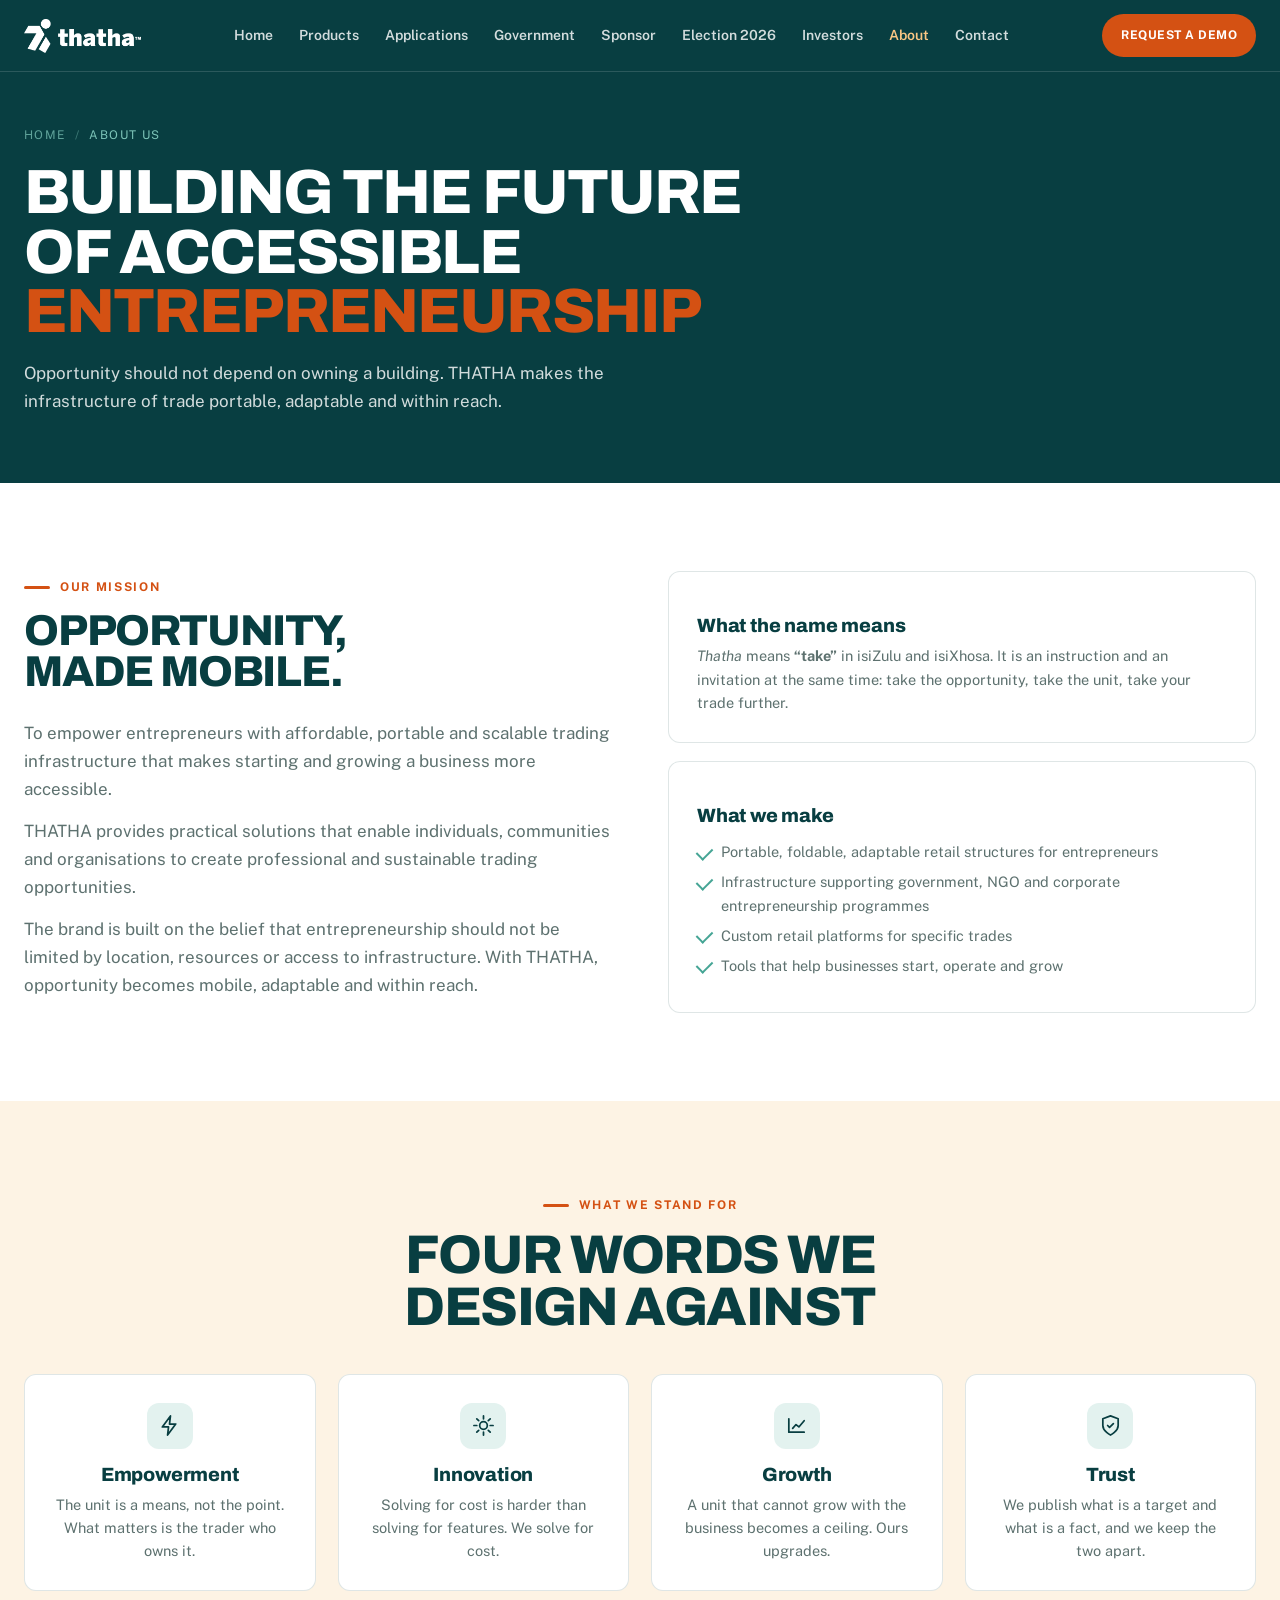
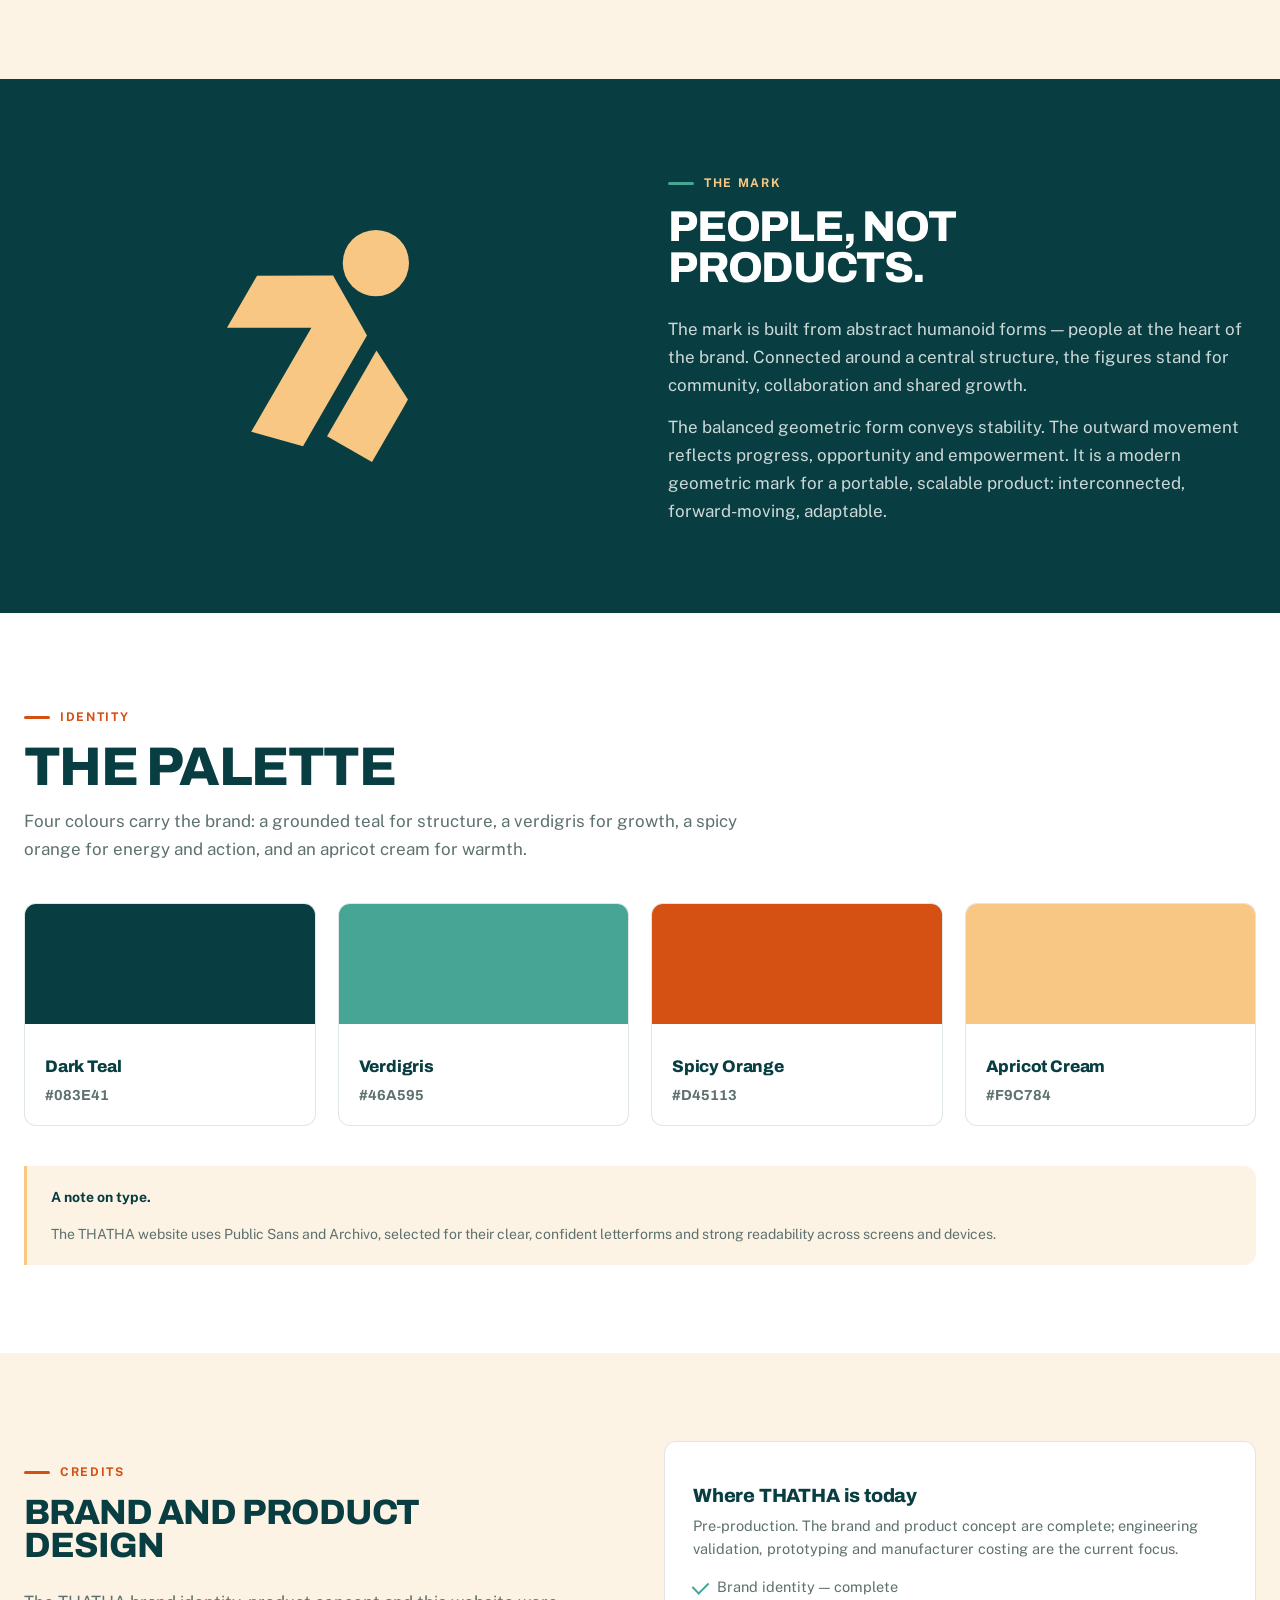
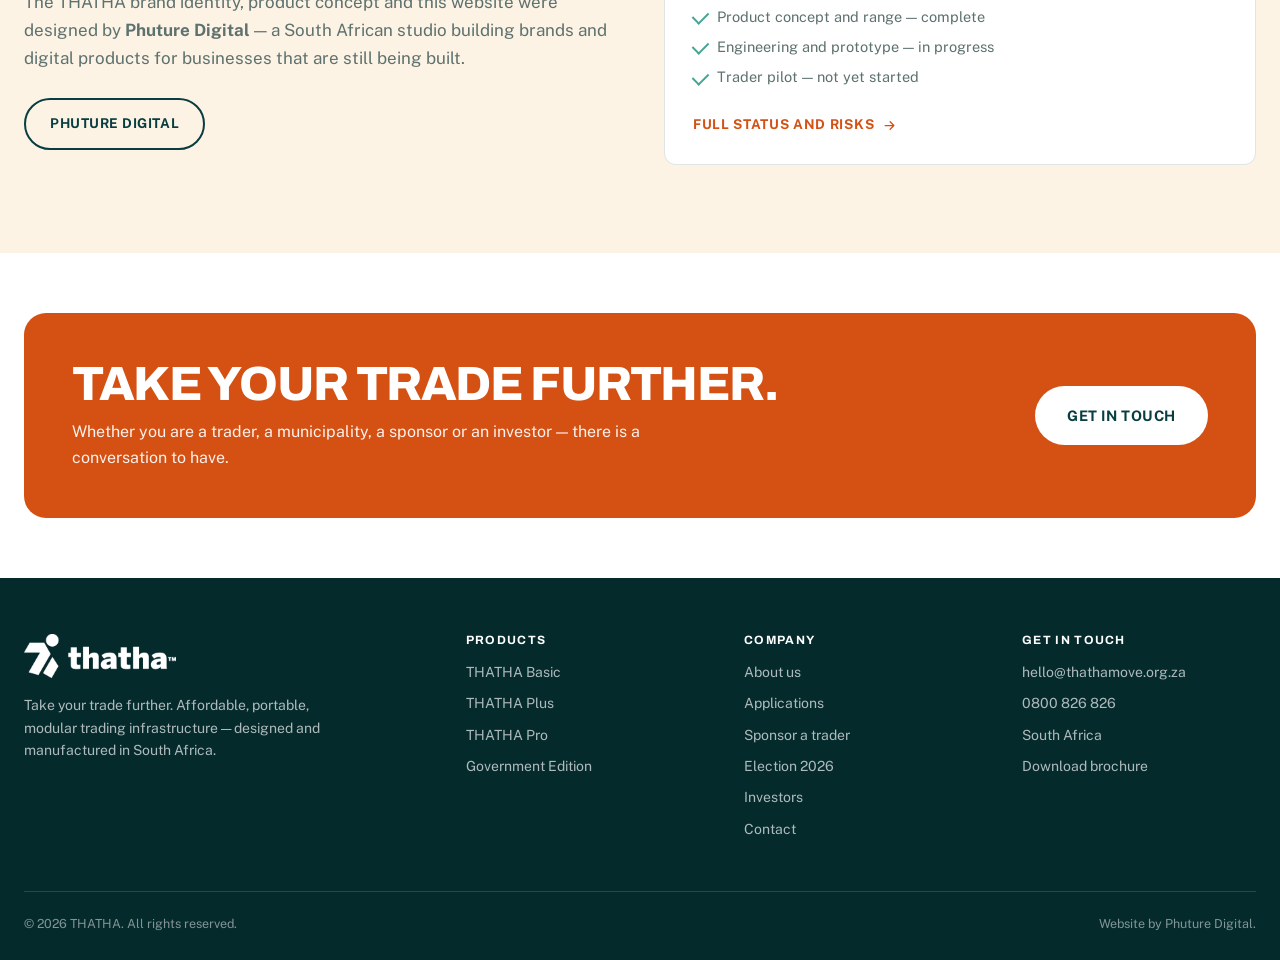
==== commit 4875d608: "Add THATHA contact number" ====
--- a/about.html
+++ b/about.html
@@ -250,6 +250,7 @@
         <h4>Get in touch</h4>
         <ul>
           <li><a href="mailto:hello@thathamove.org.za">hello@thathamove.org.za</a></li>
+          <li><a href="tel:0800826826">0800 826 826</a></li>
           <li>South Africa</li>
           <li><a href="contact.html?interest=Brochure">Download brochure</a></li>
         </ul>
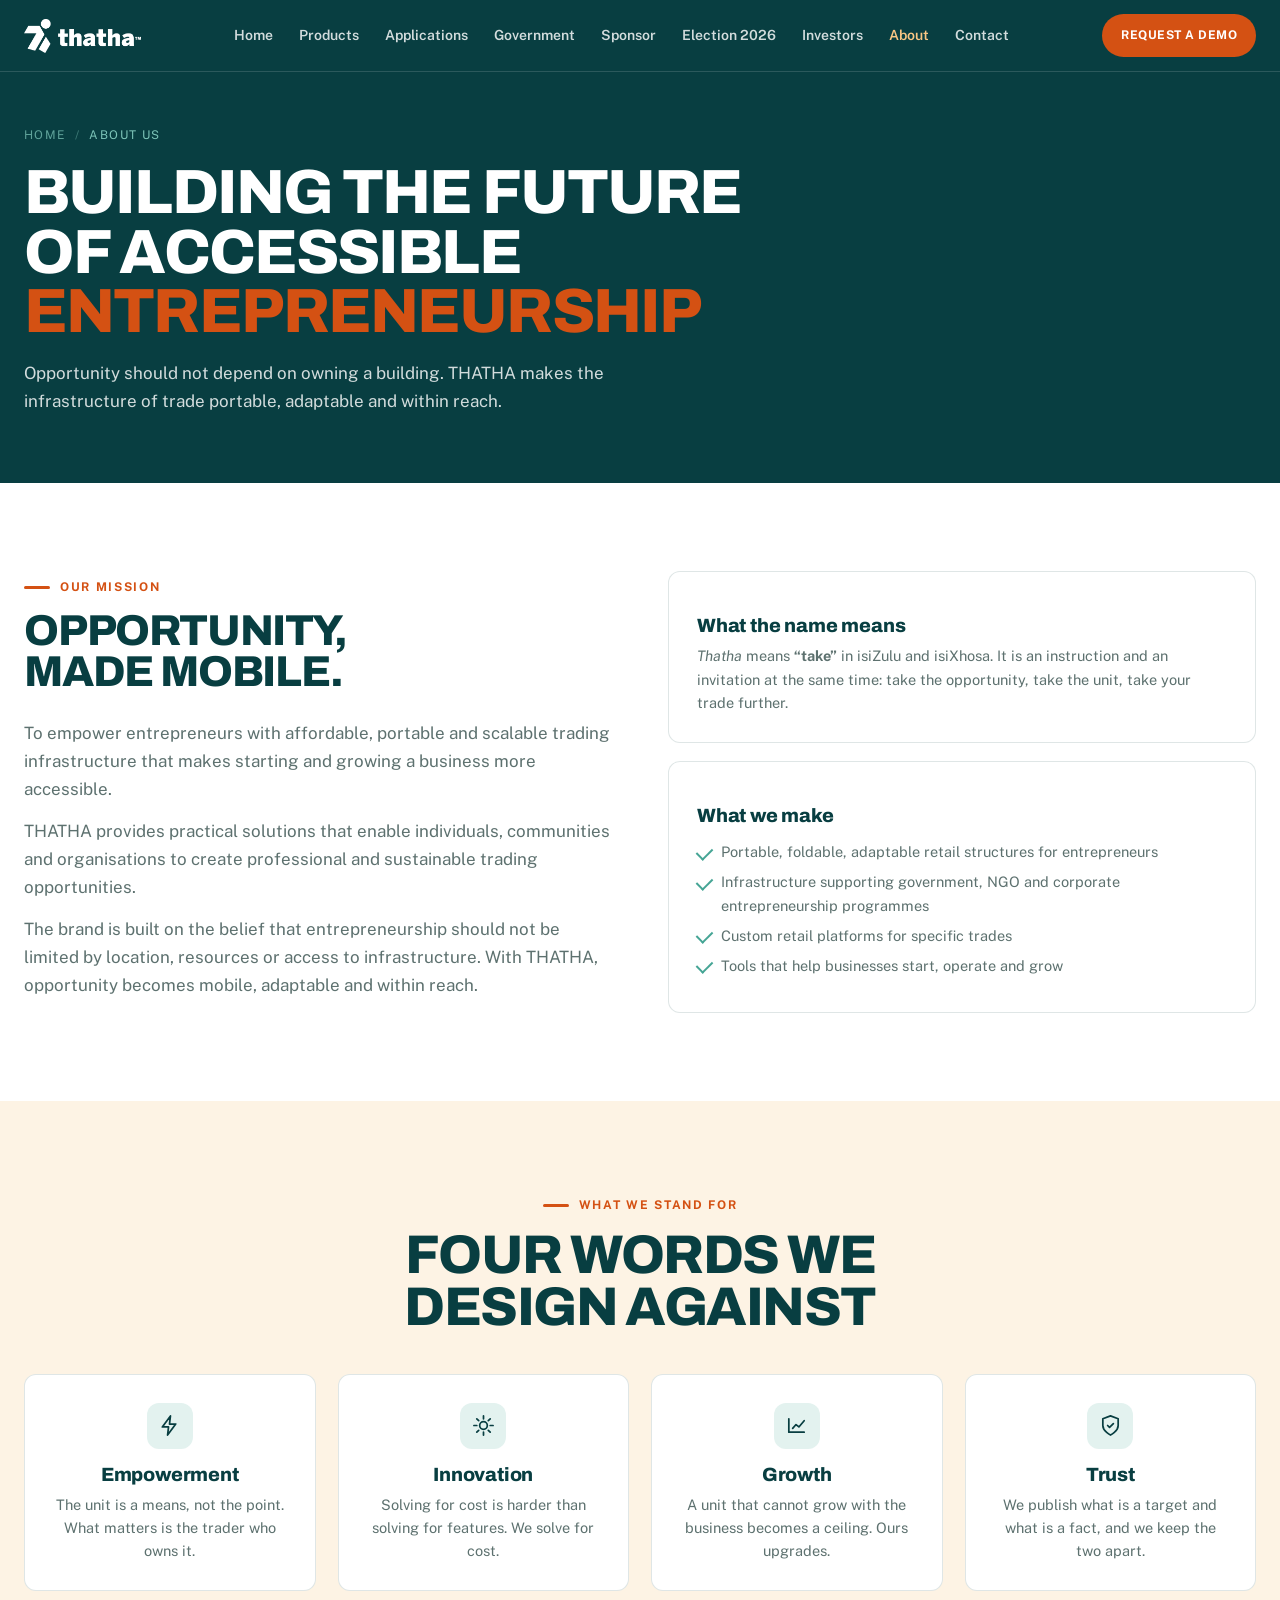
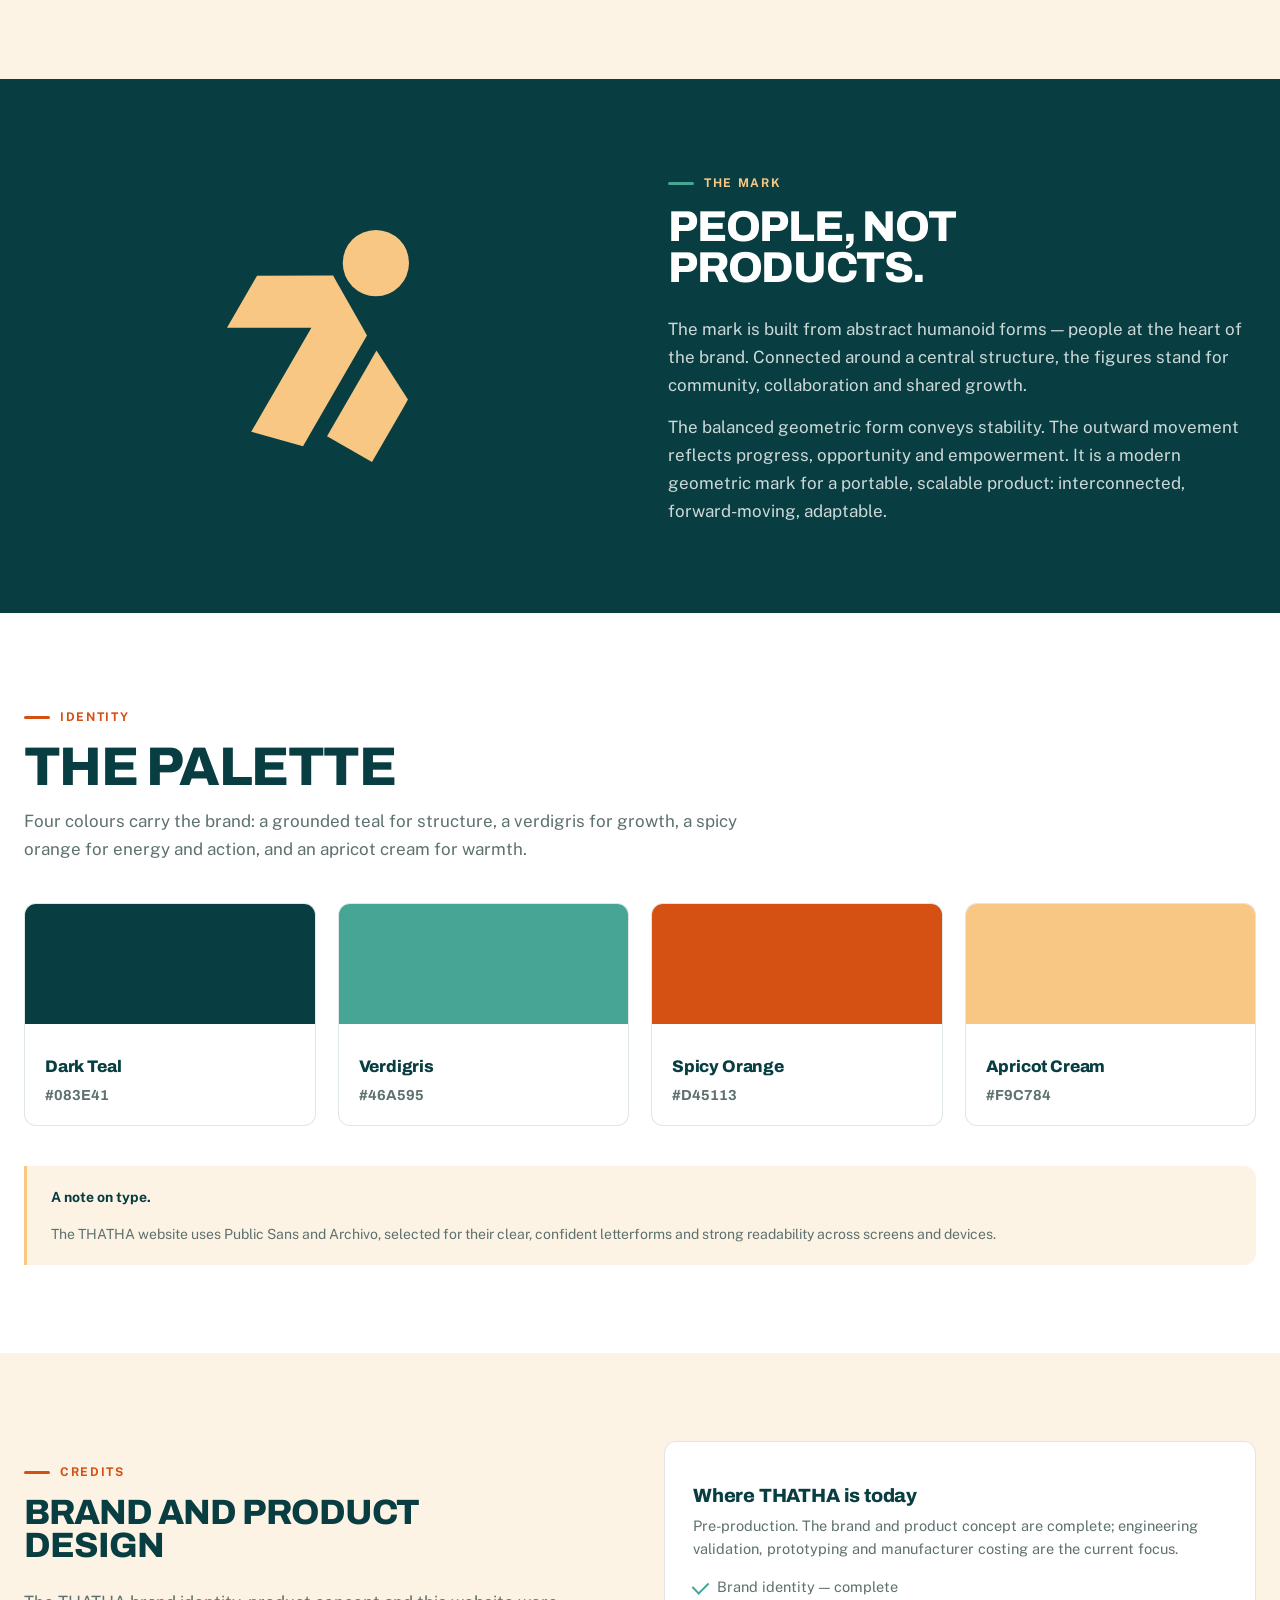
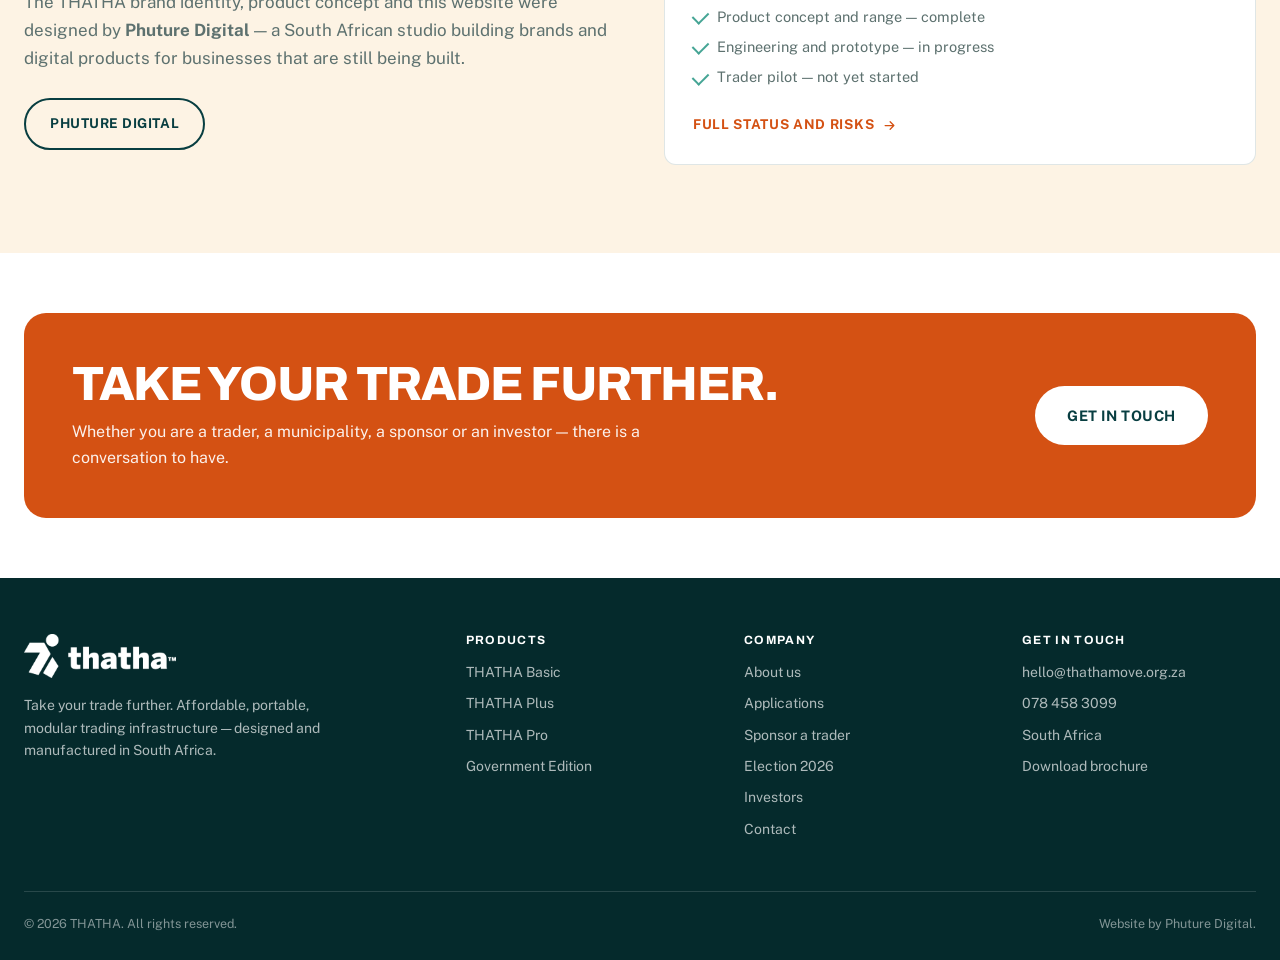
==== commit ab2d3128: "Update THATHA contact number" ====
--- a/about.html
+++ b/about.html
@@ -250,7 +250,7 @@
         <h4>Get in touch</h4>
         <ul>
           <li><a href="mailto:hello@thathamove.org.za">hello@thathamove.org.za</a></li>
-          <li><a href="tel:0800826826">0800 826 826</a></li>
+          <li><a href="tel:0784583099">078 458 3099</a></li>
           <li>South Africa</li>
           <li><a href="contact.html?interest=Brochure">Download brochure</a></li>
         </ul>
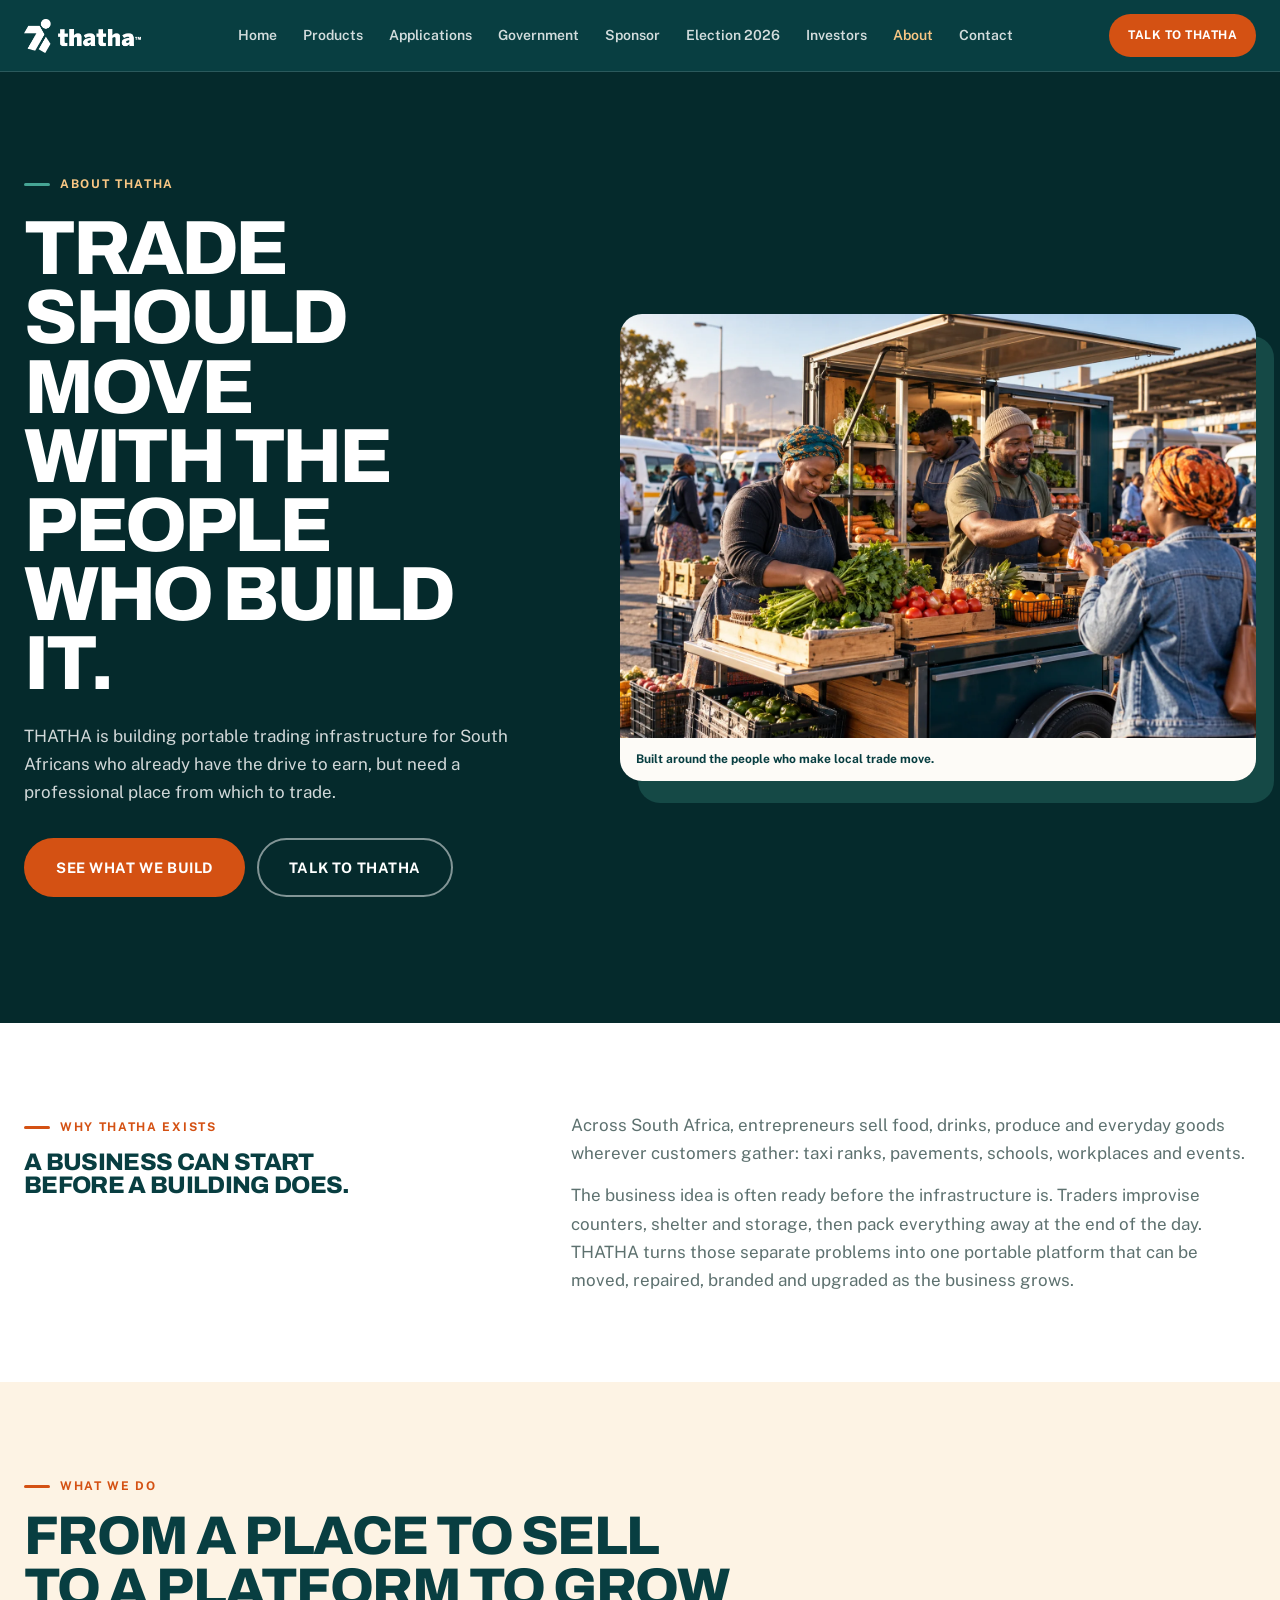
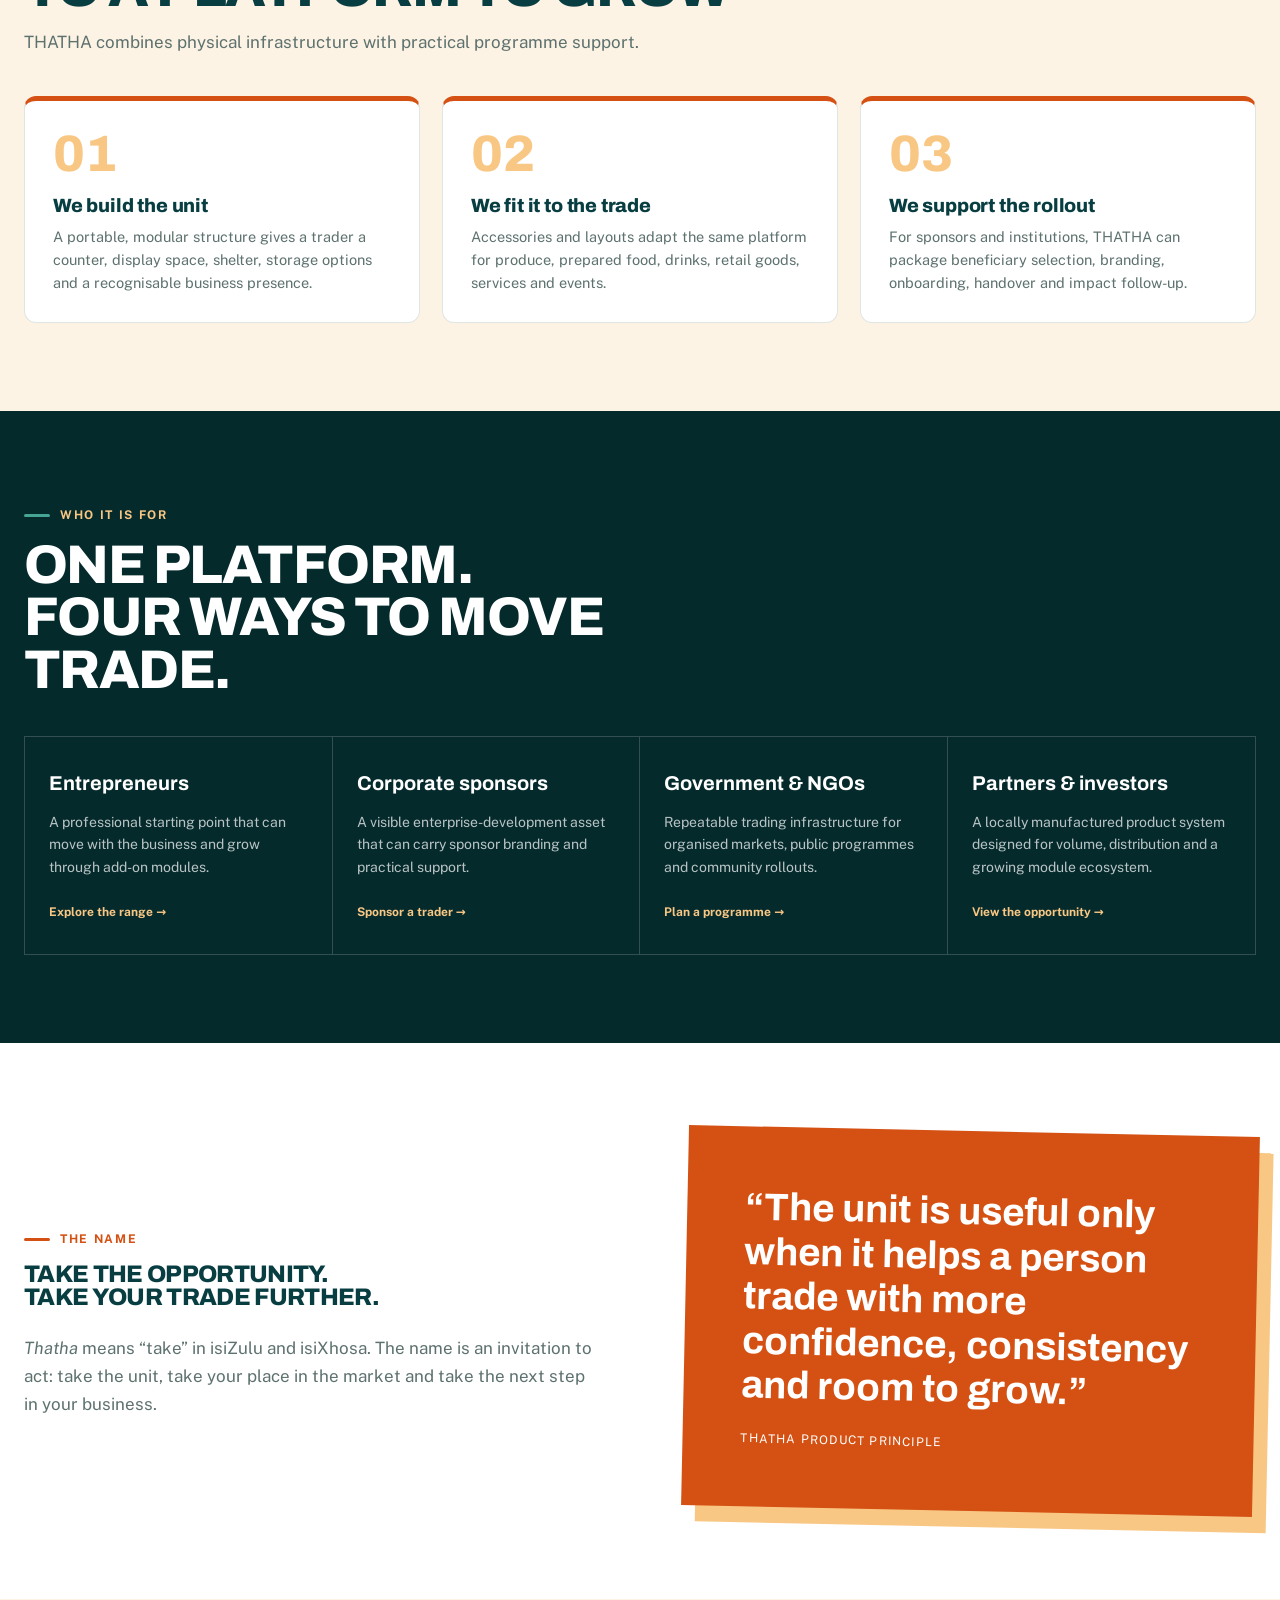
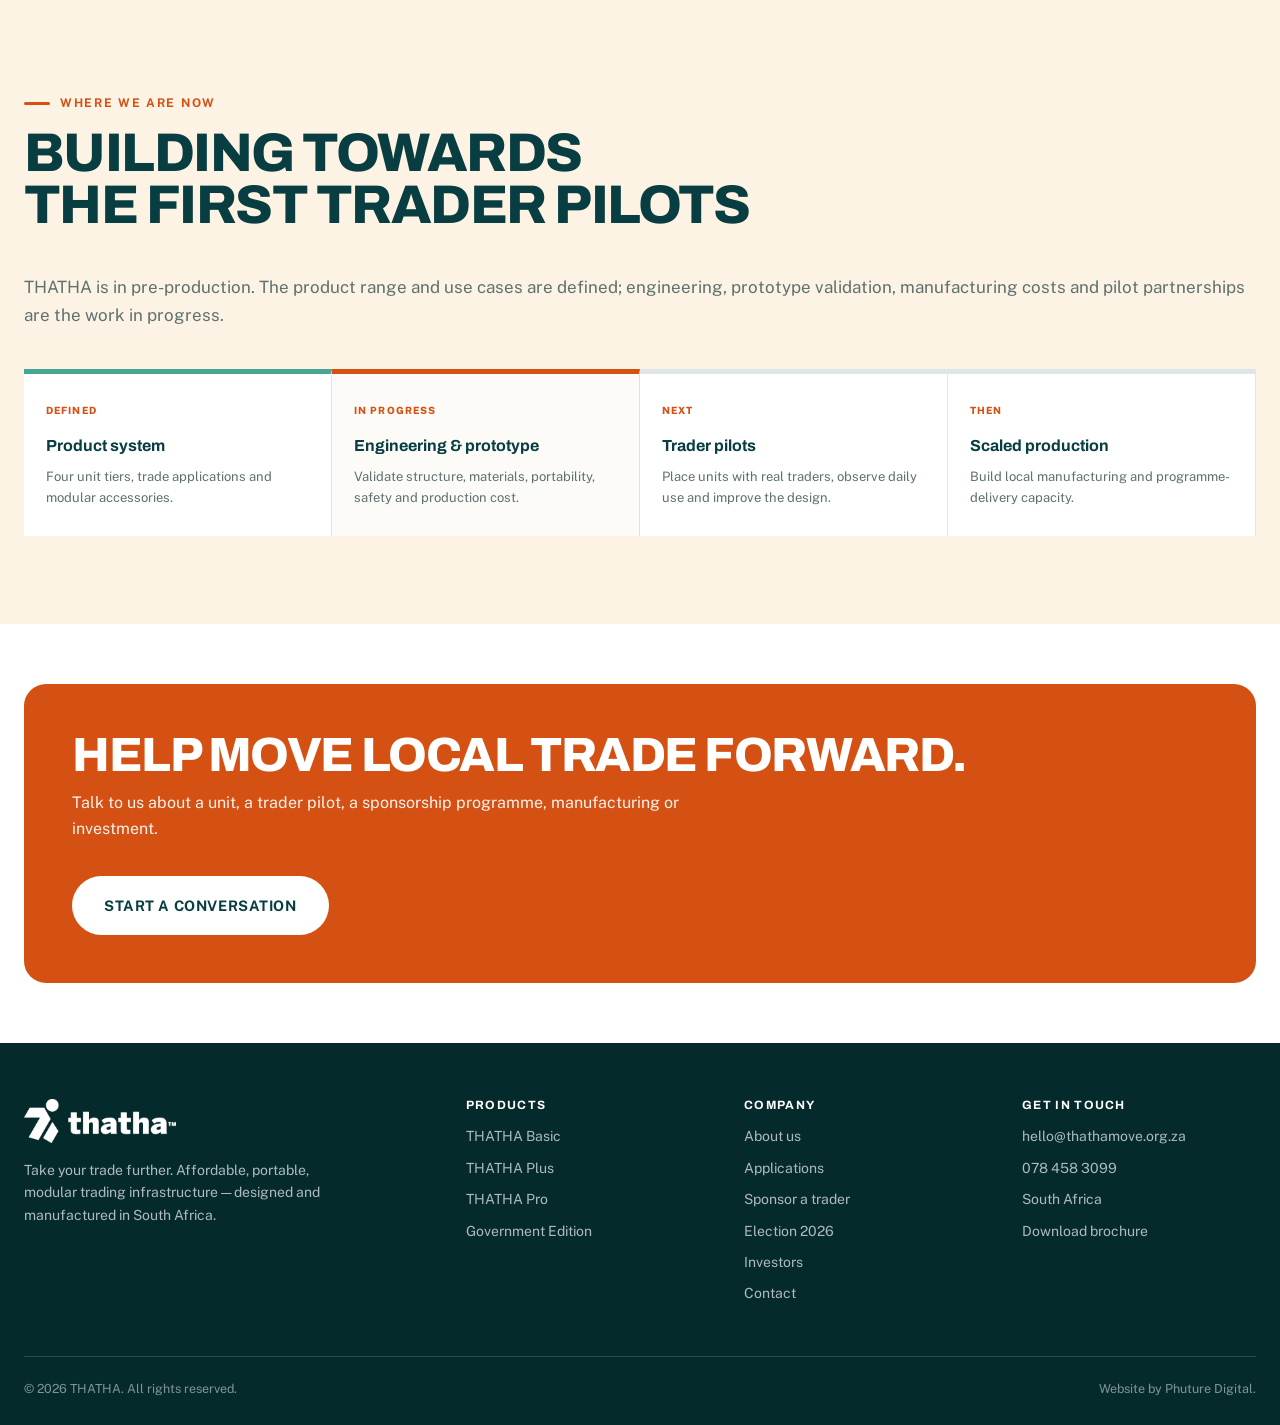
==== commit 96d8e996: "Tell the THATHA story and add official election hub" ====
--- a/about.html
+++ b/about.html
@@ -4,13 +4,13 @@
 <meta charset="utf-8" />
 <meta name="viewport" content="width=device-width, initial-scale=1" />
 <title>About THATHA — why we build trading infrastructure</title>
-<meta name="description" content="THATHA exists because entrepreneurship should not be limited by location, resources or access to infrastructure. Our mission, our brand and the thinking behind the mark." />
+<meta name="description" content="The THATHA story: portable trading infrastructure built to help South African entrepreneurs start professionally, move with demand and grow their businesses." />
 <meta property="og:type" content="website" />
 <meta property="og:site_name" content="THATHA" />
 <meta property="og:locale" content="en_ZA" />
 <meta property="og:title" content="About THATHA" />
-<meta property="og:description" content="Building the future of accessible entrepreneurship." />
-<meta property="og:image" content="assets/hero-cart.webp" />
+<meta property="og:description" content="Portable trading infrastructure built around the people who make local trade move." />
+<meta property="og:image" content="assets/about-traders.webp" />
 <meta name="twitter:card" content="summary_large_image" />
 <link rel="icon" href="assets/favicon.svg" type="image/svg+xml" />
 <link rel="apple-touch-icon" href="assets/apple-touch-icon.png" />
@@ -40,7 +40,7 @@
       <a href="contact.html">Contact</a>
     </div>
     <div class="nav-actions">
-      <a class="btn btn-primary btn-sm" href="contact.html">Request a demo</a>
+      <a class="btn btn-primary btn-sm" href="contact.html">Talk to THATHA</a>
       <button class="nav-toggle" type="button" aria-label="Menu" aria-expanded="false" aria-controls="nav-links">
         <svg viewBox="0 0 24 24" fill="none" stroke="currentColor" stroke-width="2" stroke-linecap="round"><path d="M3 6h18M3 12h18M3 18h18"/></svg>
       </button>
@@ -50,148 +50,94 @@
 
 <main id="main">
 
-<header class="page-header">
-  <div class="wrap">
-    <div class="crumb"><a href="index.html">Home</a><span class="sep">/</span>About us</div>
-    <h1>Building the future<br />of accessible<br /><span class="accent">entrepreneurship</span></h1>
-    <p class="lead">Opportunity should not depend on owning a building. THATHA makes the infrastructure of trade portable, adaptable and within reach.</p>
+<header class="story-hero">
+  <div class="wrap story-hero-grid">
+    <div class="story-hero-copy">
+      <span class="eyebrow on-dark">About THATHA</span>
+      <h1>Trade should move<br />with the people<br />who build it.</h1>
+      <p class="lead on-dark">THATHA is building portable trading infrastructure for South Africans who already have the drive to earn, but need a professional place from which to trade.</p>
+      <div class="btn-row hero-actions">
+        <a class="btn btn-primary btn-lg" href="products.html">See what we build</a>
+        <a class="btn btn-outline-light btn-lg" href="contact.html">Talk to THATHA</a>
+      </div>
+    </div>
+    <figure class="story-hero-media">
+      <img src="assets/about-traders.webp" alt="South African entrepreneurs serving customers and arranging fresh produce at a portable trading unit" width="1800" height="1200" />
+      <figcaption>Built around the people who make local trade move.</figcaption>
+    </figure>
   </div>
 </header>
 
 <section class="section band-white">
-  <div class="wrap">
-    <div class="grid grid-2" style="gap:56px;align-items:start">
-      <div>
-        <span class="eyebrow">Our mission</span>
-        <h2 class="display mt-s" style="font-size:clamp(1.8rem,3.6vw,2.7rem)">Opportunity,<br />made mobile.</h2>
-        <p class="lead mt-m">To empower entrepreneurs with affordable, portable and scalable trading infrastructure that makes starting and growing a business more accessible.</p>
-        <p class="lead mt-s">THATHA provides practical solutions that enable individuals, communities and organisations to create professional and sustainable trading opportunities.</p>
-        <p class="lead mt-s">The brand is built on the belief that entrepreneurship should not be limited by location, resources or access to infrastructure. With THATHA, opportunity becomes mobile, adaptable and within reach.</p>
-      </div>
-      <div class="grid" style="gap:18px">
-        <article class="card">
-          <h3 class="mt-0">What the name means</h3>
-          <p><em>Thatha</em> means <b>“take”</b> in isiZulu and isiXhosa. It is an instruction and an invitation at the same time: take the opportunity, take the unit, take your trade further.</p>
-        </article>
-        <article class="card">
-          <h3 class="mt-0">What we make</h3>
-          <ul class="ticks">
-            <li>Portable, foldable, adaptable retail structures for entrepreneurs</li>
-            <li>Infrastructure supporting government, NGO and corporate entrepreneurship programmes</li>
-            <li>Custom retail platforms for specific trades</li>
-            <li>Tools that help businesses start, operate and grow</li>
-          </ul>
-        </article>
-      </div>
+  <div class="wrap story-intro">
+    <div>
+      <span class="eyebrow">Why THATHA exists</span>
+      <h2 class="display mt-s">A business can start<br />before a building does.</h2>
+    </div>
+    <div>
+      <p class="lead">Across South Africa, entrepreneurs sell food, drinks, produce and everyday goods wherever customers gather: taxi ranks, pavements, schools, workplaces and events.</p>
+      <p class="lead mt-s">The business idea is often ready before the infrastructure is. Traders improvise counters, shelter and storage, then pack everything away at the end of the day. THATHA turns those separate problems into one portable platform that can be moved, repaired, branded and upgraded as the business grows.</p>
     </div>
   </div>
 </section>
 
 <section class="section band-cream">
   <div class="wrap">
-    <div class="section-head centre">
-      <span class="eyebrow">What we stand for</span>
-      <h2>Four words we<br />design against</h2>
-    </div>
-    <div class="grid grid-4">
-      <article class="card centre">
-        <div class="card-icon" style="margin-inline:auto"><svg viewBox="0 0 24 24" fill="none" stroke="currentColor" stroke-width="1.8" stroke-linecap="round" stroke-linejoin="round"><path d="M13 2 4.5 13.5H11l-1 8.5 8.5-11.5H12l1-8.5Z"/></svg></div>
-        <h3>Empowerment</h3><p>The unit is a means, not the point. What matters is the trader who owns it.</p>
-      </article>
-      <article class="card centre">
-        <div class="card-icon" style="margin-inline:auto"><svg viewBox="0 0 24 24" fill="none" stroke="currentColor" stroke-width="1.8" stroke-linecap="round" stroke-linejoin="round"><circle cx="12" cy="12" r="4"/><path d="M12 2v3M12 19v3M2 12h3M19 12h3M5 5l2 2M17 17l2 2M19 5l-2 2M7 17l-2 2"/></svg></div>
-        <h3>Innovation</h3><p>Solving for cost is harder than solving for features. We solve for cost.</p>
-      </article>
-      <article class="card centre">
-        <div class="card-icon" style="margin-inline:auto"><svg viewBox="0 0 24 24" fill="none" stroke="currentColor" stroke-width="1.8" stroke-linecap="round" stroke-linejoin="round"><path d="M4 19V5M4 19h16"/><path d="m8 15 3.5-4 3 2.5L20 7"/></svg></div>
-        <h3>Growth</h3><p>A unit that cannot grow with the business becomes a ceiling. Ours upgrades.</p>
-      </article>
-      <article class="card centre">
-        <div class="card-icon" style="margin-inline:auto"><svg viewBox="0 0 24 24" fill="none" stroke="currentColor" stroke-width="1.8" stroke-linecap="round" stroke-linejoin="round"><path d="M12 22s8-4 8-10V5l-8-3-8 3v7c0 6 8 10 8 10Z"/><path d="m9 12 2 2 4-4"/></svg></div>
-        <h3>Trust</h3><p>We publish what is a target and what is a fact, and we keep the two apart.</p>
-      </article>
-    </div>
-  </div>
-</section>
-
-<section class="section band-teal">
-  <div class="wrap">
-    <div class="grid grid-2" style="gap:56px;align-items:center">
-      <div style="display:grid;place-items:center;padding:24px">
-        <svg viewBox="62.55 131.13 376 376" style="width:min(260px,60%);color:var(--apricot)" role="img" aria-label="The THATHA logo mark">
-          <g fill="currentColor">
-            <polygon points="321.37 303.85 311.29 321.3 228.88 463.94 153.97 443.19 241 292.59 118.92 292.63 162.4 217.37 272.38 217.33 278.37 227.91 278.39 227.93 314.99 292.54 321.37 303.85"/>
-            <circle cx="334.26" cy="199.16" r="47.92"/>
-            <polygon points="380.6 396.36 374.83 406.95 328.6 487.02 263.66 449.55 325.67 342.12 334.92 326.12 335.53 326.47 380.6 396.36"/>
-          </g>
-        </svg>
-      </div>
-      <div>
-        <span class="eyebrow on-dark">The mark</span>
-        <h2 class="display mt-s" style="font-size:clamp(1.8rem,3.6vw,2.7rem);color:#fff">People, not<br />products.</h2>
-        <p class="lead on-dark mt-m">The mark is built from abstract humanoid forms — people at the heart of the brand. Connected around a central structure, the figures stand for community, collaboration and shared growth.</p>
-        <p class="lead on-dark mt-s">The balanced geometric form conveys stability. The outward movement reflects progress, opportunity and empowerment. It is a modern geometric mark for a portable, scalable product: interconnected, forward-moving, adaptable.</p>
-      </div>
+    <div class="section-head">
+      <span class="eyebrow">What we do</span>
+      <h2>From a place to sell<br />to a platform to grow</h2>
+      <p class="lead">THATHA combines physical infrastructure with practical programme support.</p>
+    </div>
+    <div class="grid grid-3">
+      <article class="card story-card"><span class="story-number">01</span><h3>We build the unit</h3><p>A portable, modular structure gives a trader a counter, display space, shelter, storage options and a recognisable business presence.</p></article>
+      <article class="card story-card"><span class="story-number">02</span><h3>We fit it to the trade</h3><p>Accessories and layouts adapt the same platform for produce, prepared food, drinks, retail goods, services and events.</p></article>
+      <article class="card story-card"><span class="story-number">03</span><h3>We support the rollout</h3><p>For sponsors and institutions, THATHA can package beneficiary selection, branding, onboarding, handover and impact follow-up.</p></article>
+    </div>
+  </div>
+</section>
+
+<section class="section band-deep">
+  <div class="wrap">
+    <div class="section-head">
+      <span class="eyebrow on-dark">Who it is for</span>
+      <h2>One platform.<br />Four ways to move trade.</h2>
+    </div>
+    <div class="audience-grid">
+      <article><b>Entrepreneurs</b><p>A professional starting point that can move with the business and grow through add-on modules.</p><a href="products.html">Explore the range &rarr;</a></article>
+      <article><b>Corporate sponsors</b><p>A visible enterprise-development asset that can carry sponsor branding and practical support.</p><a href="sponsor.html">Sponsor a trader &rarr;</a></article>
+      <article><b>Government &amp; NGOs</b><p>Repeatable trading infrastructure for organised markets, public programmes and community rollouts.</p><a href="government.html">Plan a programme &rarr;</a></article>
+      <article><b>Partners &amp; investors</b><p>A locally manufactured product system designed for volume, distribution and a growing module ecosystem.</p><a href="investors.html">View the opportunity &rarr;</a></article>
     </div>
   </div>
 </section>
 
 <section class="section band-white">
   <div class="wrap">
-    <div class="section-head">
-      <span class="eyebrow">Identity</span>
-      <h2>The palette</h2>
-      <p class="lead">Four colours carry the brand: a grounded teal for structure, a verdigris for growth, a spicy orange for energy and action, and an apricot cream for warmth.</p>
-    </div>
-    <div class="grid grid-4">
-      <article class="card" style="padding:0;overflow:hidden">
-        <div style="background:#083E41;height:120px"></div>
-        <div style="padding:18px 20px"><h3 class="mt-0" style="font-size:1.05rem">Dark Teal</h3><p style="font-family:Archivo,sans-serif;font-weight:700">#083E41</p></div>
-      </article>
-      <article class="card" style="padding:0;overflow:hidden">
-        <div style="background:#46A595;height:120px"></div>
-        <div style="padding:18px 20px"><h3 class="mt-0" style="font-size:1.05rem">Verdigris</h3><p style="font-family:Archivo,sans-serif;font-weight:700">#46A595</p></div>
-      </article>
-      <article class="card" style="padding:0;overflow:hidden">
-        <div style="background:#D45113;height:120px"></div>
-        <div style="padding:18px 20px"><h3 class="mt-0" style="font-size:1.05rem">Spicy Orange</h3><p style="font-family:Archivo,sans-serif;font-weight:700">#D45113</p></div>
-      </article>
-      <article class="card" style="padding:0;overflow:hidden">
-        <div style="background:#F9C784;height:120px"></div>
-        <div style="padding:18px 20px"><h3 class="mt-0" style="font-size:1.05rem">Apricot Cream</h3><p style="font-family:Archivo,sans-serif;font-weight:700">#F9C784</p></div>
-      </article>
-    </div>
-    <div class="note-box mt-l">
-      <b>A note on type.</b>
-      <p class="mt-s">The THATHA website uses Public Sans and Archivo, selected for their clear, confident letterforms and strong readability across screens and devices.</p>
+    <div class="grid grid-2 story-name-grid">
+      <div>
+        <span class="eyebrow">The name</span>
+        <h2 class="display mt-s">Take the opportunity.<br />Take your trade further.</h2>
+        <p class="lead mt-m"><em>Thatha</em> means “take” in isiZulu and isiXhosa. The name is an invitation to act: take the unit, take your place in the market and take the next step in your business.</p>
+      </div>
+      <aside class="story-quote">
+        <p>“The unit is useful only when it helps a person trade with more confidence, consistency and room to grow.”</p>
+        <span>THATHA product principle</span>
+      </aside>
     </div>
   </div>
 </section>
 
 <section class="section band-cream">
   <div class="wrap">
-    <div class="grid grid-2" style="align-items:center;gap:48px">
-      <div>
-        <span class="eyebrow">Credits</span>
-        <h2 class="display mt-s" style="font-size:clamp(1.6rem,3vw,2.2rem)">Brand and product<br />design</h2>
-        <p class="lead mt-m">The THATHA brand identity, product concept and this website were designed by <b>Phuture Digital</b> — a South African studio building brands and digital products for businesses that are still being built.</p>
-        <div class="btn-row mt-m">
-          <a class="btn btn-outline" href="https://www.phuturedigital.co.za" rel="noopener">Phuture Digital</a>
-        </div>
-      </div>
-      <div class="card">
-        <h3 class="mt-0">Where THATHA is today</h3>
-        <p>Pre-production. The brand and product concept are complete; engineering validation, prototyping and manufacturer costing are the current focus.</p>
-        <ul class="ticks mt-s">
-          <li>Brand identity — complete</li>
-          <li>Product concept and range — complete</li>
-          <li>Engineering and prototype — in progress</li>
-          <li>Trader pilot — not yet started</li>
-        </ul>
-        <div class="btn-row mt-m"><a class="textlink" href="investors.html">Full status and risks
-          <svg viewBox="0 0 24 24" fill="none" stroke="currentColor" stroke-width="2" stroke-linecap="round" stroke-linejoin="round"><path d="M5 12h14M13 6l6 6-6 6"/></svg>
-        </a></div>
-      </div>
+    <div class="section-head wide">
+      <div><span class="eyebrow">Where we are now</span><h2>Building towards<br />the first trader pilots</h2></div>
+      <p class="lead">THATHA is in pre-production. The product range and use cases are defined; engineering, prototype validation, manufacturing costs and pilot partnerships are the work in progress.</p>
+    </div>
+    <div class="journey">
+      <div class="journey-step complete"><span>Defined</span><b>Product system</b><p>Four unit tiers, trade applications and modular accessories.</p></div>
+      <div class="journey-step active"><span>In progress</span><b>Engineering &amp; prototype</b><p>Validate structure, materials, portability, safety and production cost.</p></div>
+      <div class="journey-step"><span>Next</span><b>Trader pilots</b><p>Place units with real traders, observe daily use and improve the design.</p></div>
+      <div class="journey-step"><span>Then</span><b>Scaled production</b><p>Build local manufacturing and programme-delivery capacity.</p></div>
     </div>
   </div>
 </section>
@@ -199,13 +145,8 @@
 <section class="section tight band-white">
   <div class="wrap">
     <div class="cta-band">
-      <div>
-        <h2>Take your trade further.</h2>
-        <p>Whether you are a trader, a municipality, a sponsor or an investor — there is a conversation to have.</p>
-      </div>
-      <div class="btn-row">
-        <a class="btn btn-light btn-lg" href="contact.html">Get in touch</a>
-      </div>
+      <div><h2>Help move local trade forward.</h2><p>Talk to us about a unit, a trader pilot, a sponsorship programme, manufacturing or investment.</p></div>
+      <div class="btn-row"><a class="btn btn-light btn-lg" href="contact.html">Start a conversation</a></div>
     </div>
   </div>
 </section>
--- a/styles.css
+++ b/styles.css
@@ -340,6 +340,33 @@
 .note-box b { color: var(--teal); }
 
 /* ---------- sponsor impact / Trade Forward campaign --------------------- */
+.story-hero { background: var(--teal-deep); color: #fff; padding: clamp(54px, 8vw, 96px) 0; }
+.story-hero-grid { display: grid; grid-template-columns: .9fr 1.1fr; gap: clamp(34px, 6vw, 76px); align-items: center; }
+.story-hero h1 { font-size: clamp(2.5rem, 6vw, 5.2rem); line-height: .9; text-transform: uppercase; letter-spacing: -.045em; margin: 20px 0 24px; }
+.story-hero-media { overflow: hidden; border-radius: var(--r-lg); box-shadow: 18px 22px 0 rgba(70, 165, 149, .25); }
+.story-hero-media img { width: 100%; aspect-ratio: 3 / 2; object-fit: cover; display: block; }
+.story-hero-media figcaption, .election-hero-media figcaption { padding: 12px 16px; background: var(--paper); color: var(--teal); font-size: 12px; font-weight: 700; }
+.story-intro { display: grid; grid-template-columns: .8fr 1.2fr; gap: clamp(36px, 7vw, 90px); align-items: start; }
+.story-card { border-top: 5px solid var(--orange); }
+.story-number { font-family: Archivo, sans-serif; font-size: 3.2rem; line-height: 1; color: var(--apricot); font-weight: 800; }
+.audience-grid { display: grid; grid-template-columns: repeat(4, 1fr); border: 1px solid rgba(255,255,255,.18); }
+.audience-grid article { padding: 30px 24px; border-right: 1px solid rgba(255,255,255,.18); }
+.audience-grid article:last-child { border-right: 0; }
+.audience-grid b { display: block; font-family: Archivo, sans-serif; color: #fff; font-size: 1.25rem; }
+.audience-grid p { color: rgba(255,255,255,.72); font-size: 14px; margin: 12px 0 20px; }
+.audience-grid a { color: var(--apricot); font-weight: 700; font-size: 12px; }
+.story-name-grid { align-items: center; gap: clamp(38px, 7vw, 90px); }
+.story-quote { background: var(--orange); color: #fff; padding: clamp(32px, 5vw, 58px); transform: rotate(1.2deg); box-shadow: 14px 16px 0 var(--apricot); }
+.story-quote p { font-family: Archivo, sans-serif; font-size: clamp(1.5rem, 3vw, 2.4rem); font-weight: 700; line-height: 1.16; }
+.story-quote span { display: block; margin-top: 22px; font-size: 12px; text-transform: uppercase; letter-spacing: .1em; }
+.journey { display: grid; grid-template-columns: repeat(4, 1fr); margin-top: 34px; }
+.journey-step { padding: 28px 22px; border-top: 5px solid var(--line); background: #fff; border-right: 1px solid var(--line); }
+.journey-step.complete { border-top-color: var(--verdigris); }
+.journey-step.active { border-top-color: var(--orange); background: var(--paper); }
+.journey-step span { display: block; color: var(--orange); font-size: 10px; text-transform: uppercase; letter-spacing: .11em; font-weight: 800; }
+.journey-step b { display: block; font-family: Archivo, sans-serif; margin: 15px 0 8px; }
+.journey-step p { font-size: 13px; color: var(--muted); }
+
 .impact-hero { background: var(--teal); color: #fff; padding: 72px 0 82px; overflow: hidden; }
 .impact-hero-grid { display: grid; grid-template-columns: 1.15fr .85fr; gap: 64px; align-items: center; }
 .impact-hero h1 { font-size: clamp(2.4rem, 6.6vw, 5.4rem); text-transform: uppercase; line-height: .89; letter-spacing: -.04em; margin: 20px 0 22px; max-width: 850px; }
@@ -363,6 +390,24 @@
 .campaign-mast h1 { font-size: clamp(2.4rem, 5.6vw, 4.8rem); line-height: .91; text-transform: uppercase; margin: 22px 0 18px; max-width: 980px; }
 .campaign-mast .lead { color: rgba(8, 62, 65, .76); max-width: 760px; }
 .election-page { min-height: 70vh; }
+.election-hero { background: var(--paper); padding: clamp(48px, 7vw, 86px) 0; }
+.election-hero-grid { display: grid; grid-template-columns: .92fr 1.08fr; gap: clamp(34px, 6vw, 76px); align-items: center; }
+.election-hero h1 { font-size: clamp(2.5rem, 5.6vw, 4.8rem); line-height: .91; text-transform: uppercase; letter-spacing: -.04em; margin: 22px 0 18px; }
+.election-hero-media { overflow: hidden; border-radius: var(--r-lg); box-shadow: 18px 22px 0 rgba(8,62,65,.12); }
+.election-hero-media img { width: 100%; aspect-ratio: 3 / 2; object-fit: cover; display: block; }
+.election-hero .election-clock { margin-top: 28px; max-width: 460px; }
+.results-status { padding: 14px 18px; background: var(--paper); border-left: 4px solid var(--orange); color: var(--teal); font-weight: 700; font-size: 13px; margin-bottom: 22px; }
+.results-status.live { border-left-color: var(--verdigris); background: #eef8f5; }
+.results-grid { display: grid; grid-template-columns: repeat(3, 1fr); border: 1px solid var(--line); }
+.results-grid article { padding: 26px 22px; border-right: 1px solid var(--line); border-bottom: 1px solid var(--line); }
+.results-grid article:nth-child(3n) { border-right: 0; }
+.results-grid article:nth-child(n+4) { border-bottom: 0; }
+.results-grid span { display: block; color: var(--muted); font-size: 11px; text-transform: uppercase; letter-spacing: .08em; font-weight: 700; }
+.results-grid strong { display: block; font-family: Archivo, sans-serif; font-size: clamp(1.8rem, 3vw, 2.7rem); color: var(--teal); margin-top: 9px; }
+.results-foot { display: flex; justify-content: space-between; gap: 24px; align-items: center; margin-top: 18px; font-size: 12px; color: var(--muted); }
+.election-news .card { display: flex; flex-direction: column; }
+.election-news .textlink { margin-top: auto; padding-top: 20px; }
+.news-date { color: var(--orange); font-size: 10px; text-transform: uppercase; letter-spacing: .1em; font-weight: 800; }
 .election-actions { display: flex; flex-wrap: wrap; gap: 12px; padding: 28px 0; border-bottom: 2px solid rgba(8, 62, 65, .22); }
 .election-clock { border-left: 3px solid var(--orange); padding-left: 20px; }
 .clock-label, .clock-date { display: block; font-size: 12px; line-height: 1.45; }
@@ -491,6 +536,10 @@
   .score:nth-child(odd) { border-right: 0; }
   .impact-steps { grid-template-columns: repeat(2, 1fr); }
   .impact-steps .step:nth-child(2n) { border-right: 0; }
+  .story-hero-grid, .story-intro, .election-hero-grid { grid-template-columns: 1fr; }
+  .audience-grid { grid-template-columns: repeat(2, 1fr); }
+  .audience-grid article:nth-child(2) { border-right: 0; }
+  .journey { grid-template-columns: repeat(2, 1fr); }
 }
 
 @media (max-width: 640px) {
@@ -516,6 +565,13 @@
   .score-intro, .score { grid-column: auto; border-right: 0; border-bottom: 1px solid rgba(8, 62, 65, .2); }
   .campaign-list li { grid-template-columns: 1fr; gap: 4px; }
   .impact-steps { grid-template-columns: 1fr; }
+  .audience-grid, .journey, .results-grid { grid-template-columns: 1fr; }
+  .story-hero-media, .election-hero-media { box-shadow: 10px 12px 0 rgba(70, 165, 149, .2); }
+  .audience-grid article, .journey-step, .results-grid article { border-right: 0; border-bottom: 1px solid var(--line); }
+  .results-grid article:nth-child(n+4) { border-bottom: 1px solid var(--line); }
+  .results-grid article:last-child { border-bottom: 0; }
+  .results-foot { align-items: flex-start; flex-direction: column; }
+  .story-quote { transform: none; }
 }
 
 /* ---------- touch targets & mobile input behaviour -----------------------
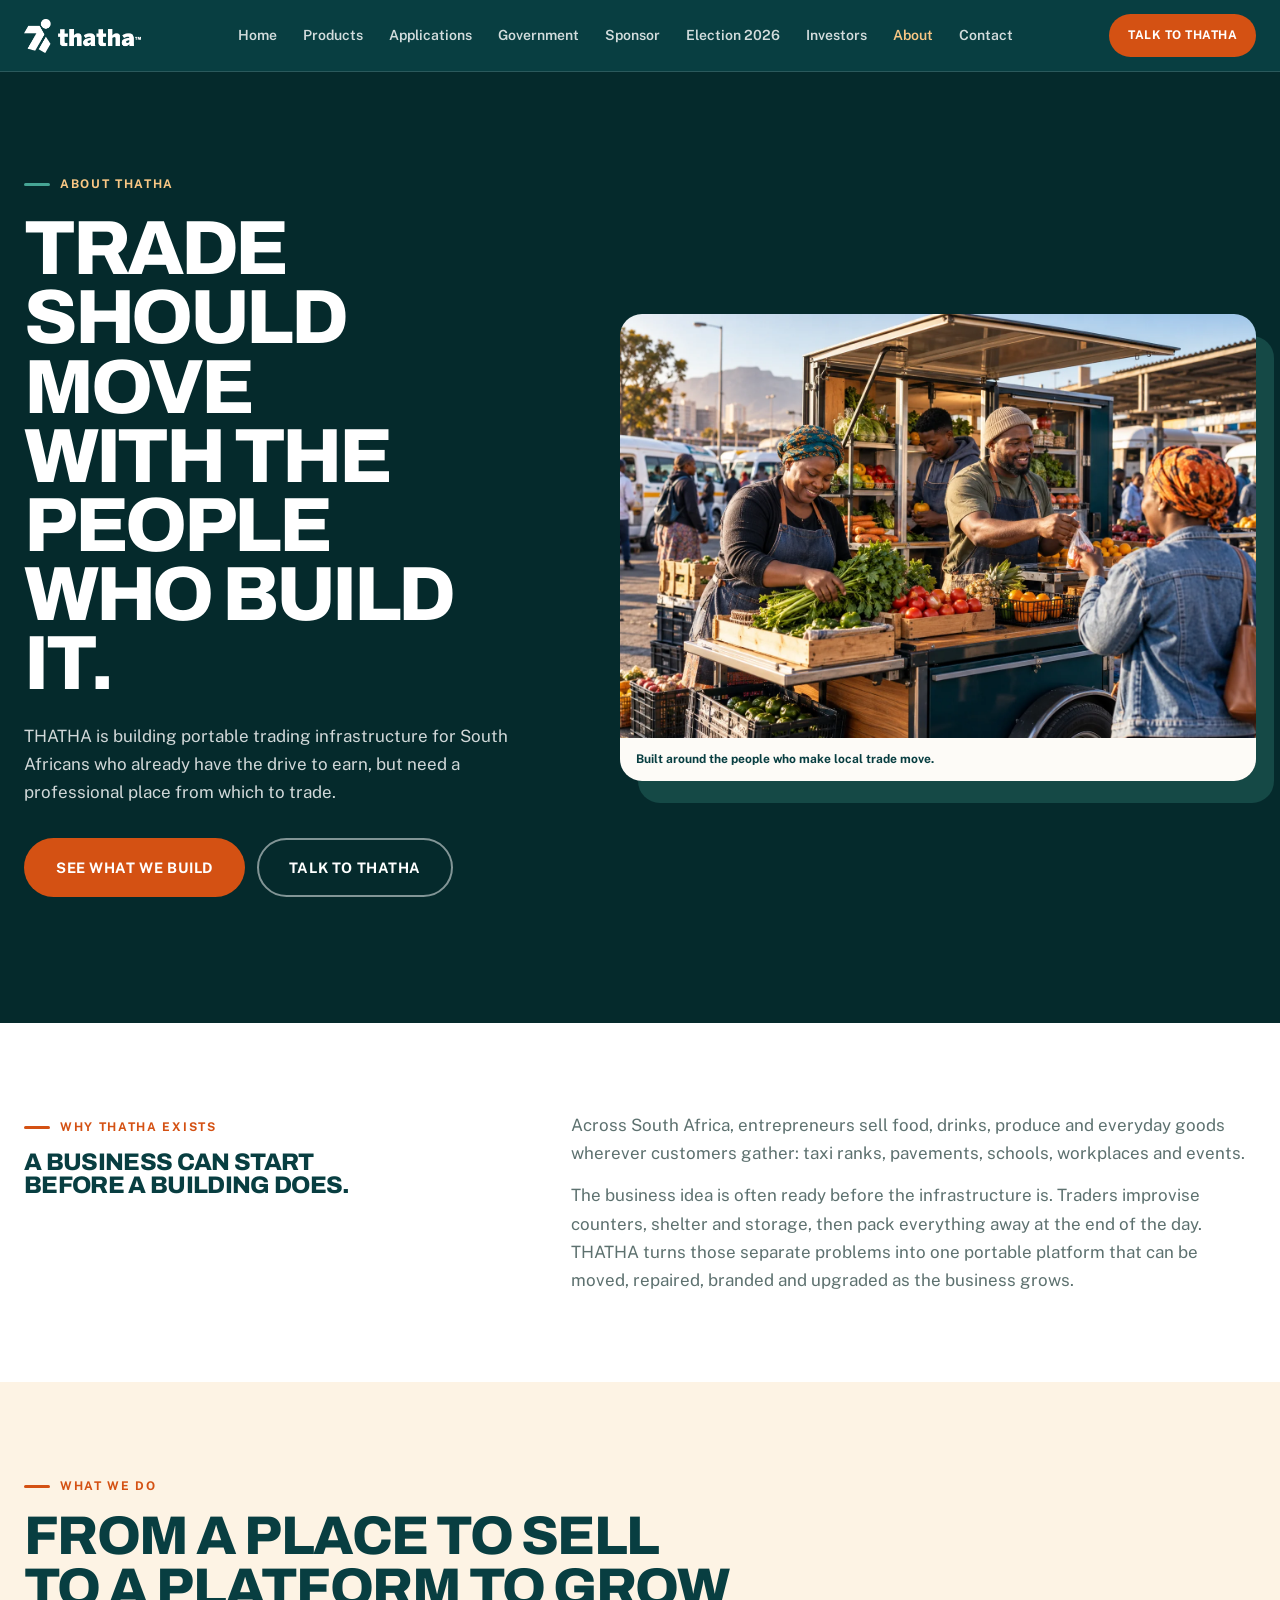
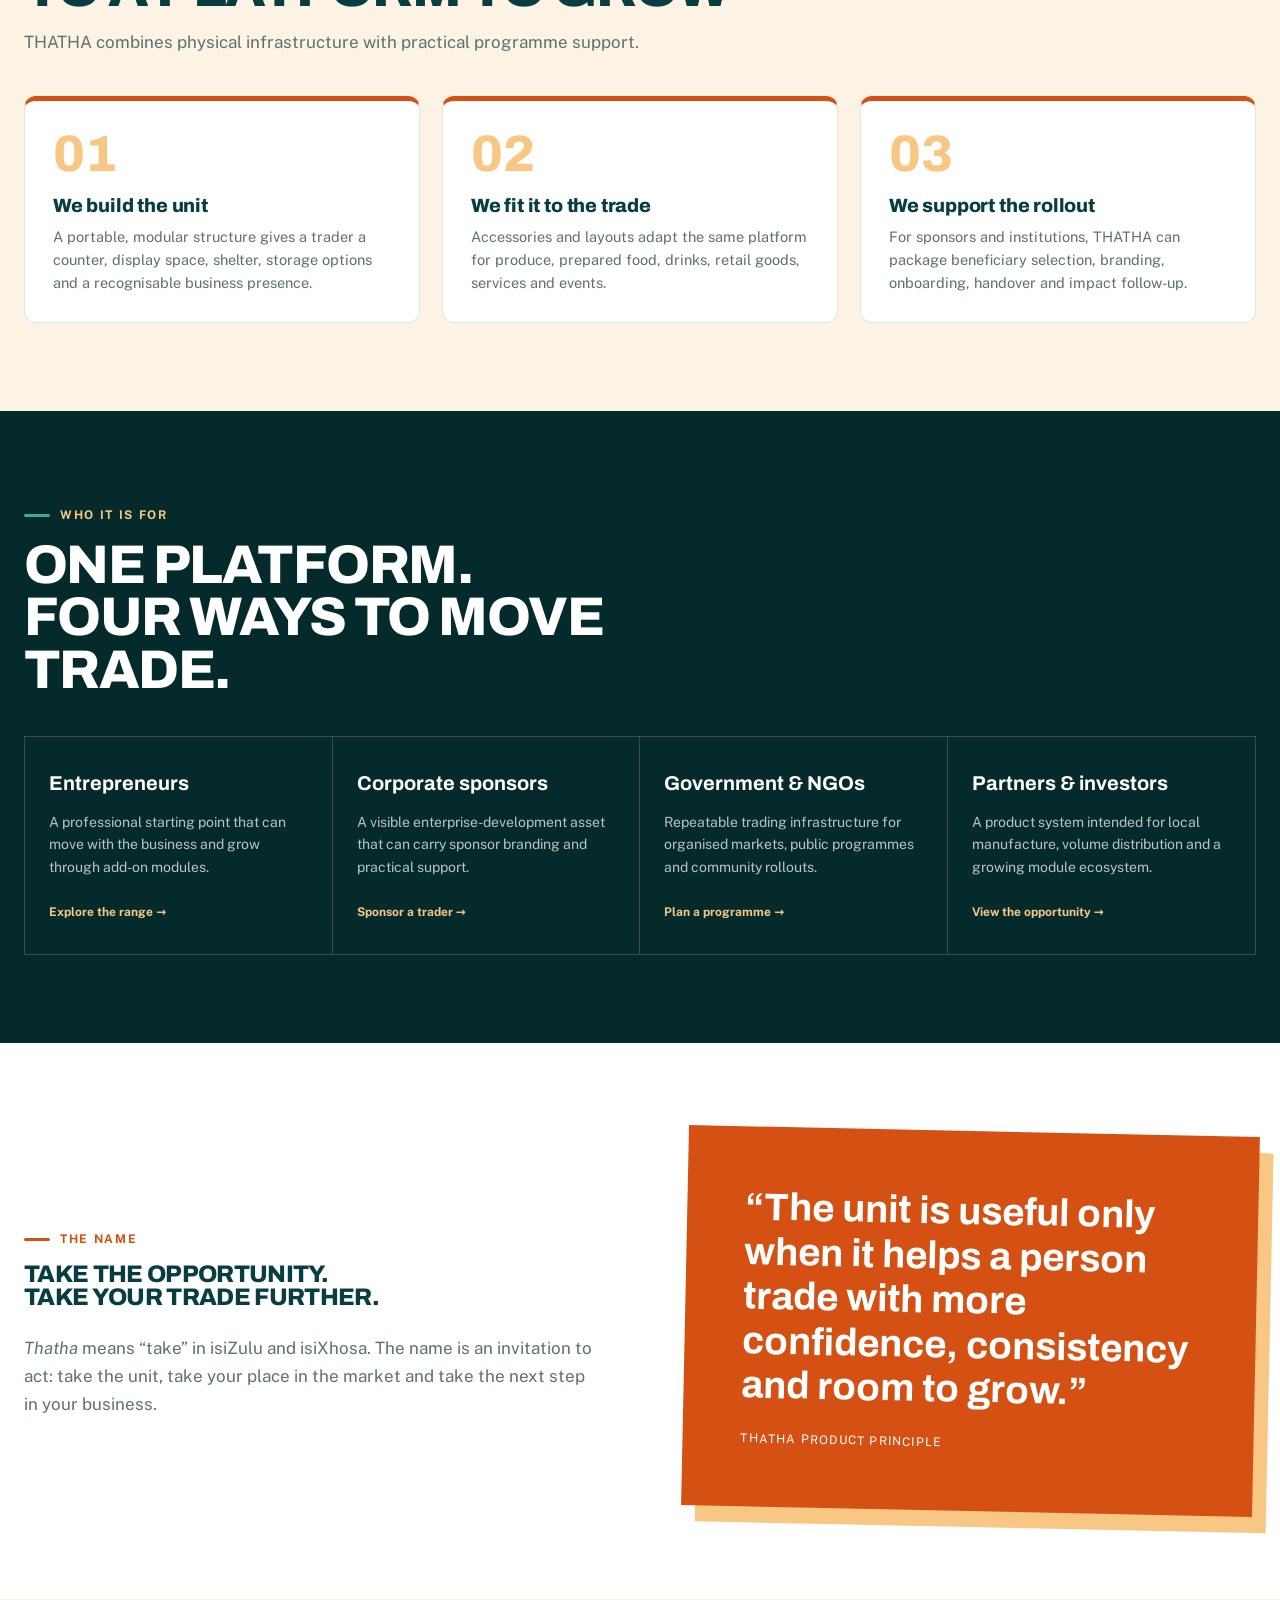
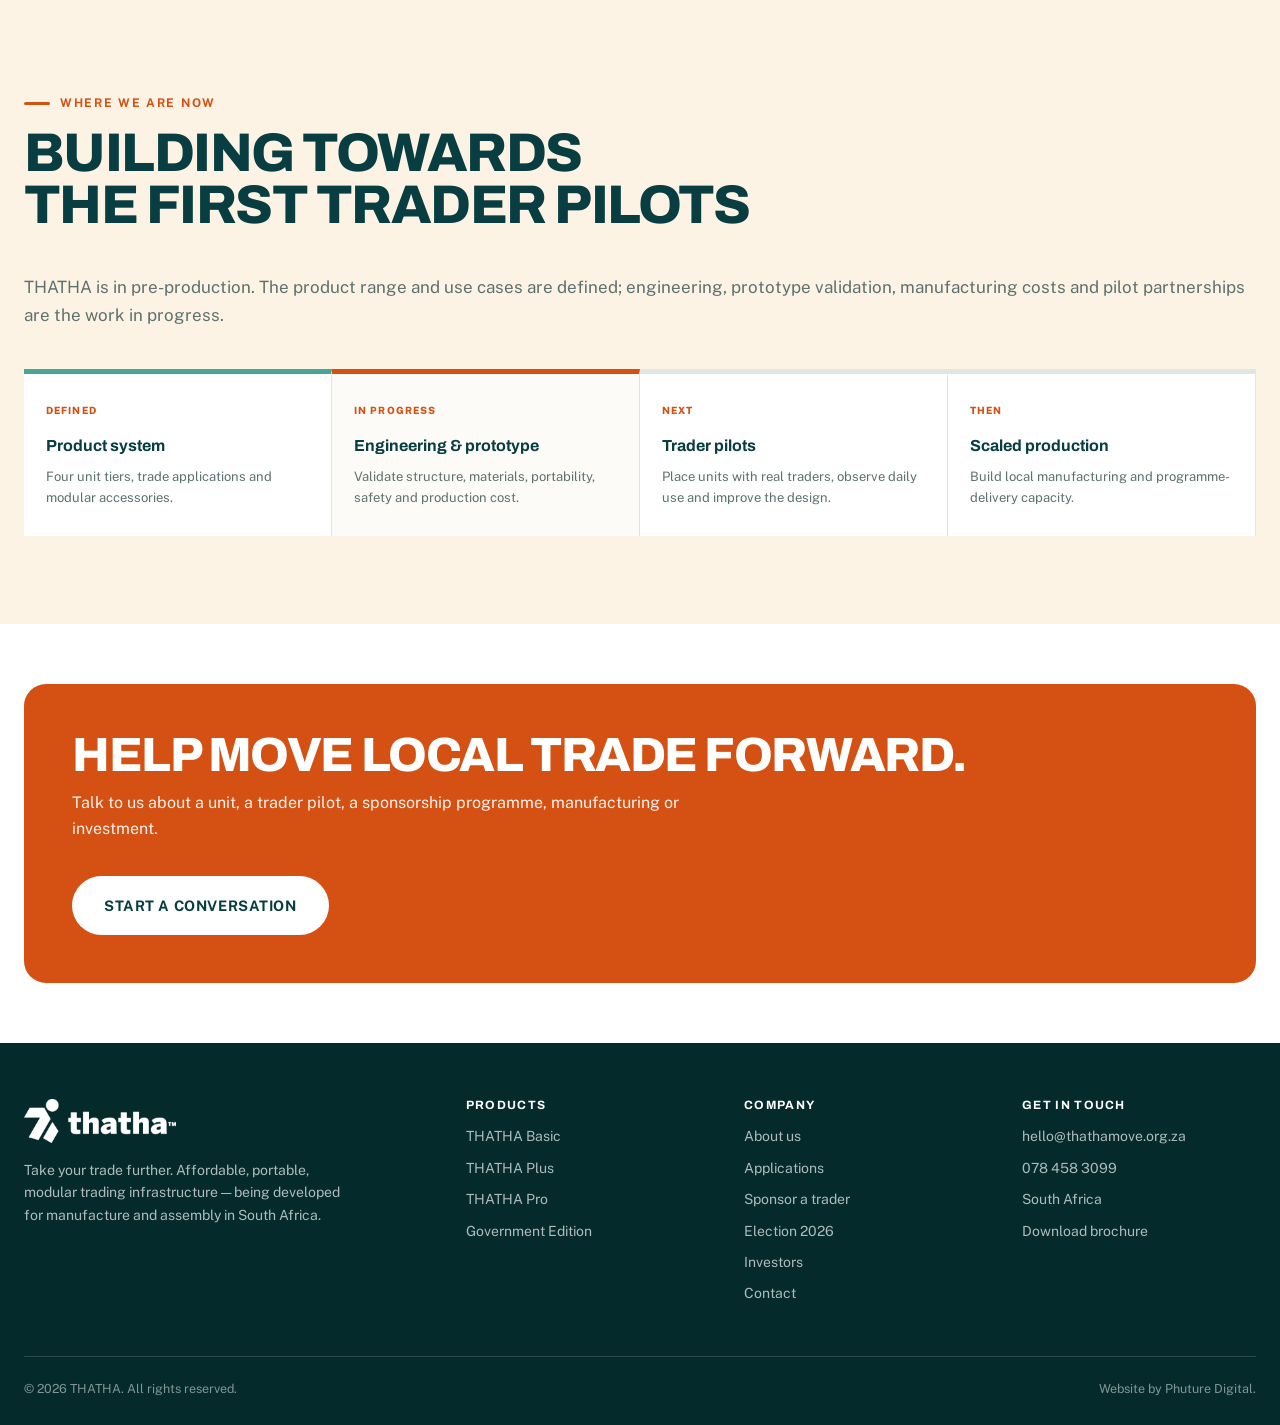
==== commit 758eeb3d: "Add POPIA policies and production safeguards" ====
--- a/about.html
+++ b/about.html
@@ -106,7 +106,7 @@
       <article><b>Entrepreneurs</b><p>A professional starting point that can move with the business and grow through add-on modules.</p><a href="products.html">Explore the range &rarr;</a></article>
       <article><b>Corporate sponsors</b><p>A visible enterprise-development asset that can carry sponsor branding and practical support.</p><a href="sponsor.html">Sponsor a trader &rarr;</a></article>
       <article><b>Government &amp; NGOs</b><p>Repeatable trading infrastructure for organised markets, public programmes and community rollouts.</p><a href="government.html">Plan a programme &rarr;</a></article>
-      <article><b>Partners &amp; investors</b><p>A locally manufactured product system designed for volume, distribution and a growing module ecosystem.</p><a href="investors.html">View the opportunity &rarr;</a></article>
+      <article><b>Partners &amp; investors</b><p>A product system intended for local manufacture, volume distribution and a growing module ecosystem.</p><a href="investors.html">View the opportunity &rarr;</a></article>
     </div>
   </div>
 </section>
@@ -165,7 +165,7 @@
     <div class="foot-grid">
       <div class="foot-brand">
         <img src="assets/logo/lockup-white.webp" alt="THATHA" width="900" height="261" />
-        <p>Take your trade further. Affordable, portable, modular trading infrastructure — designed and manufactured in South Africa.</p>
+        <p>Take your trade further. Affordable, portable, modular trading infrastructure — being developed for manufacture and assembly in South Africa.</p>
       </div>
       <div>
         <h4>Products</h4>
--- a/styles.css
+++ b/styles.css
@@ -338,6 +338,19 @@
 
 .note-box { background: var(--cream); border-left: 3px solid var(--apricot); border-radius: 0 var(--r) var(--r) 0; padding: 20px 24px; font-size: 14px; color: var(--muted); }
 .note-box b { color: var(--teal); }
+
+/* ---------- legal and policy pages ------------------------------------- */
+.legal-updated { margin-top: 24px; color: var(--apricot); font-size: 12px; font-weight: 700; text-transform: uppercase; letter-spacing: .08em; }
+.legal-copy { max-width: 860px; }
+.legal-copy article { padding: 34px 0; border-bottom: 1px solid var(--line); }
+.legal-copy article:first-child { padding-top: 0; }
+.legal-copy article:last-child { border-bottom: 0; padding-bottom: 0; }
+.legal-copy h2 { font-size: clamp(1.35rem, 3vw, 2rem); margin-bottom: 14px; }
+.legal-copy p + p, .legal-copy ul + p { margin-top: 14px; }
+.legal-copy a, .check a { color: var(--orange); text-decoration: underline; text-underline-offset: 3px; }
+.legal-links a { color: inherit; }
+.response-card { max-width: 760px; margin: 7vh auto; }
+.election-archived .campaign-mark { background: var(--verdigris); }
 
 /* ---------- sponsor impact / Trade Forward campaign --------------------- */
 .story-hero { background: var(--teal-deep); color: #fff; padding: clamp(54px, 8vw, 96px) 0; }
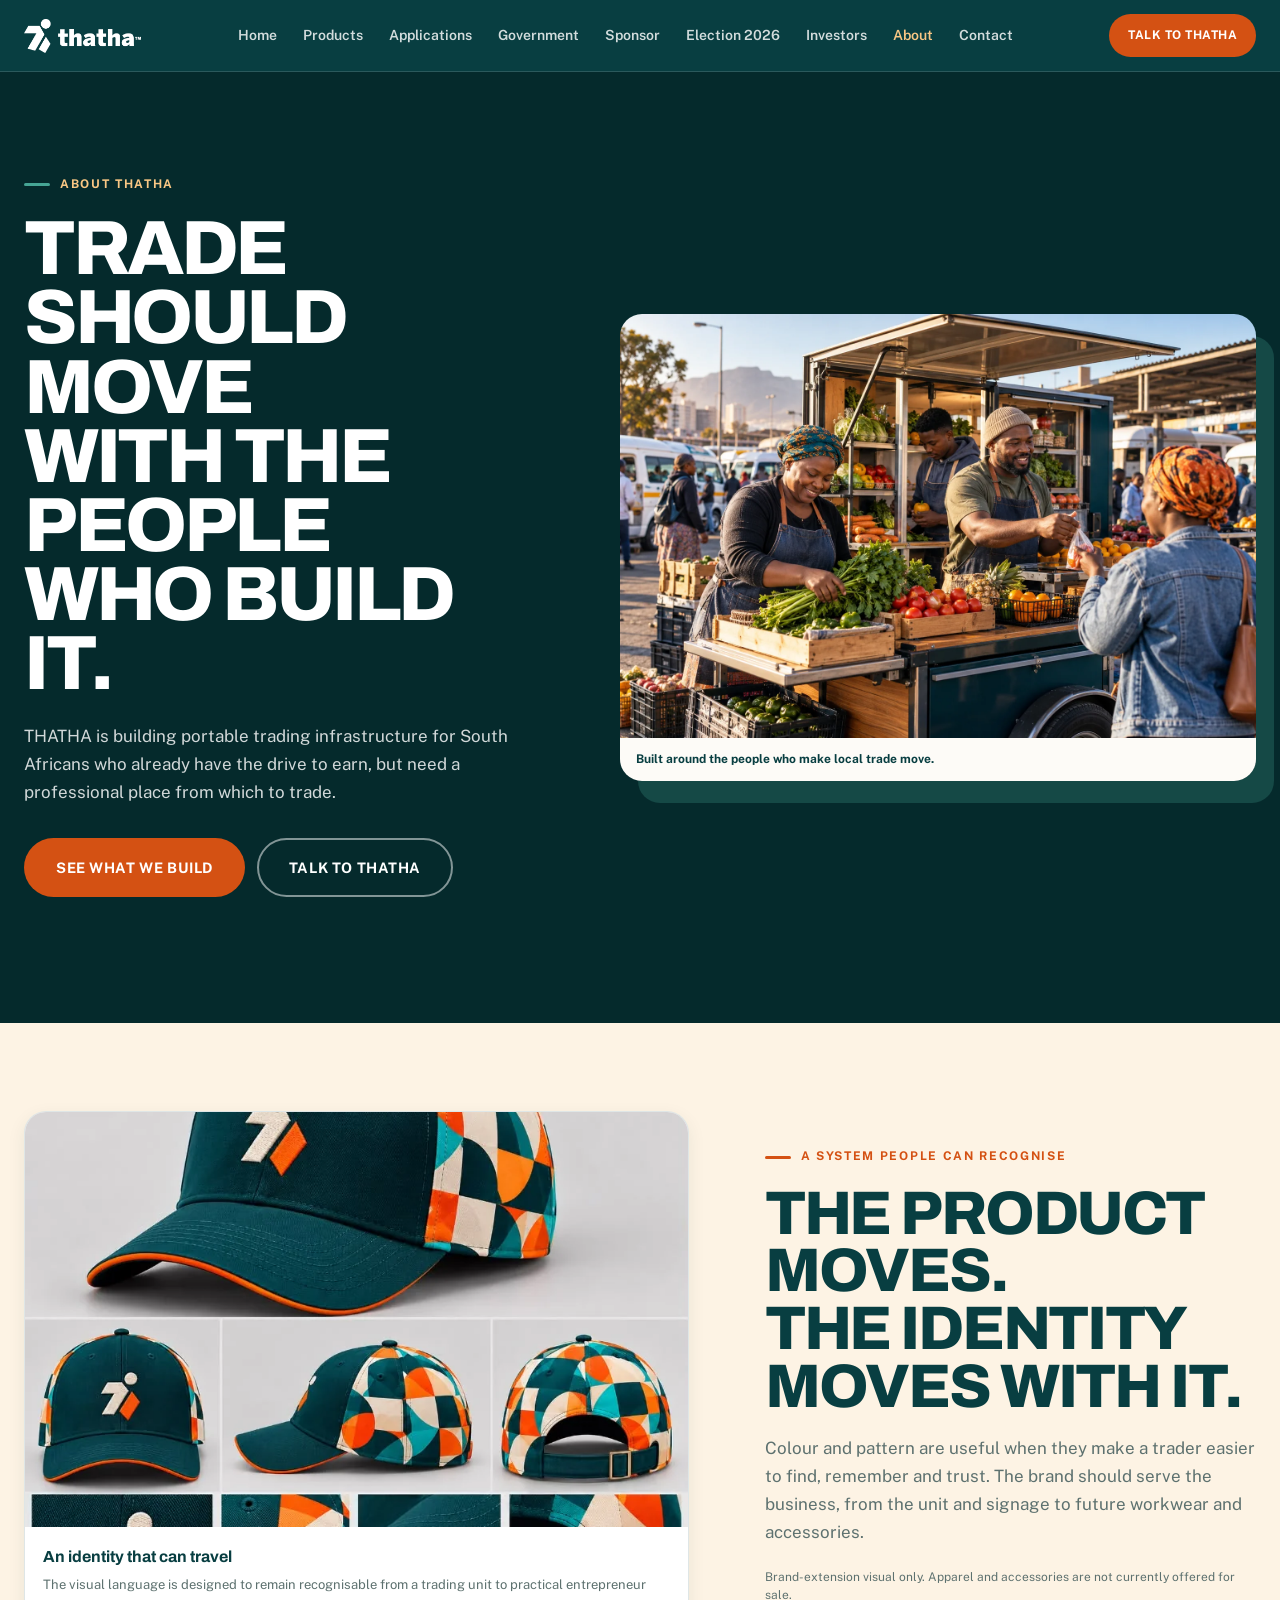
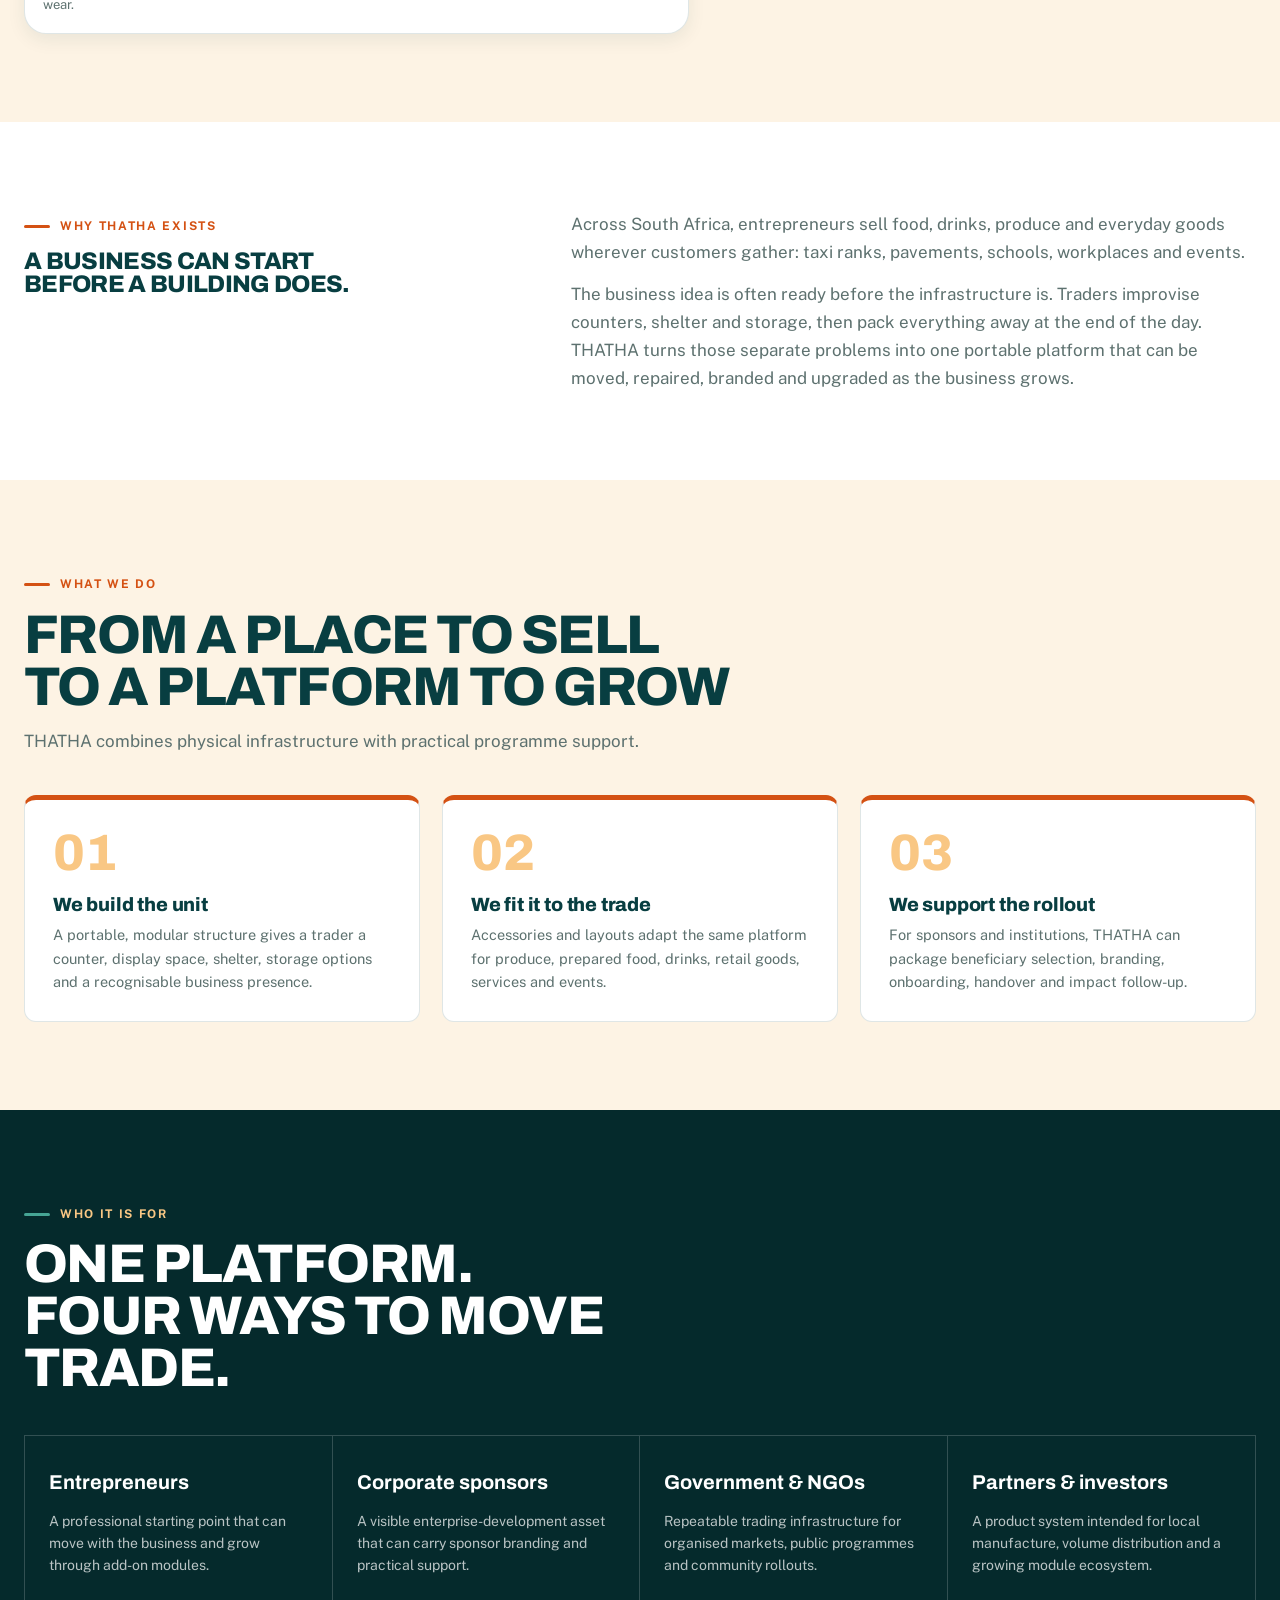
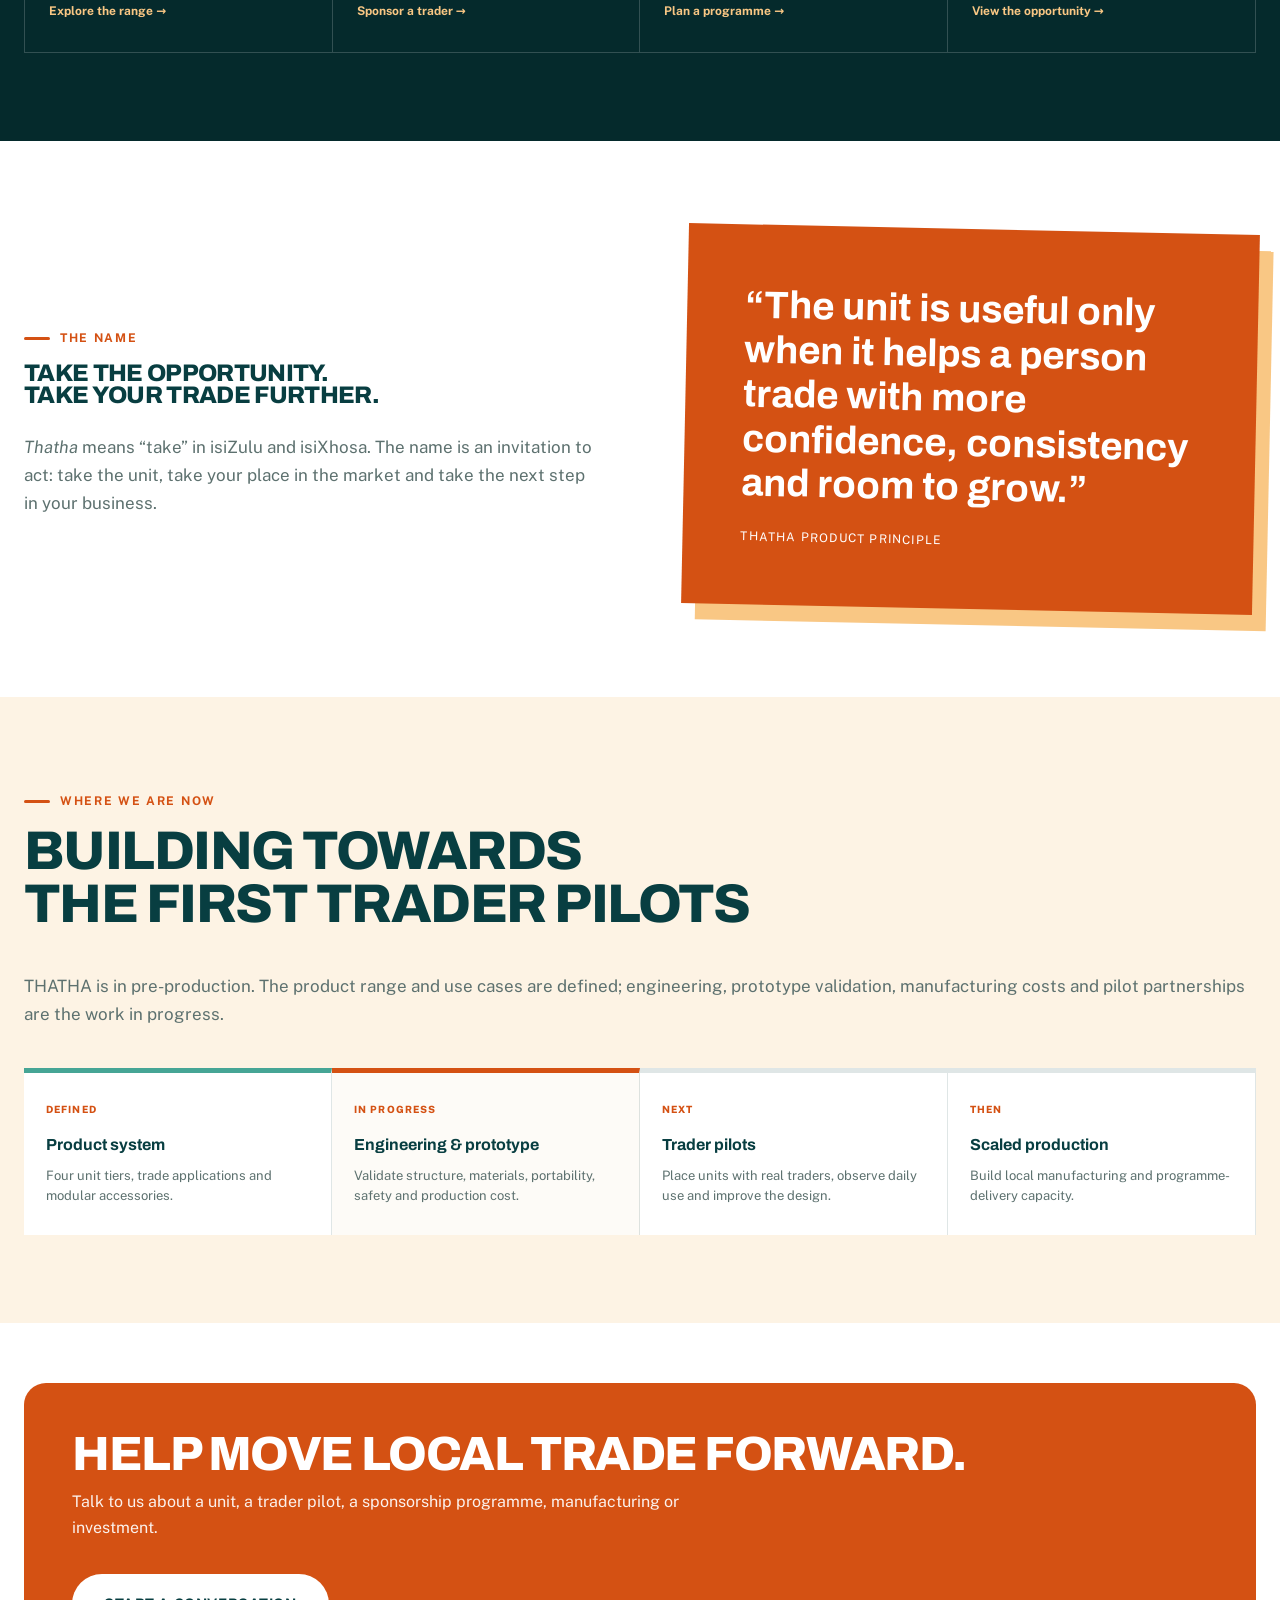
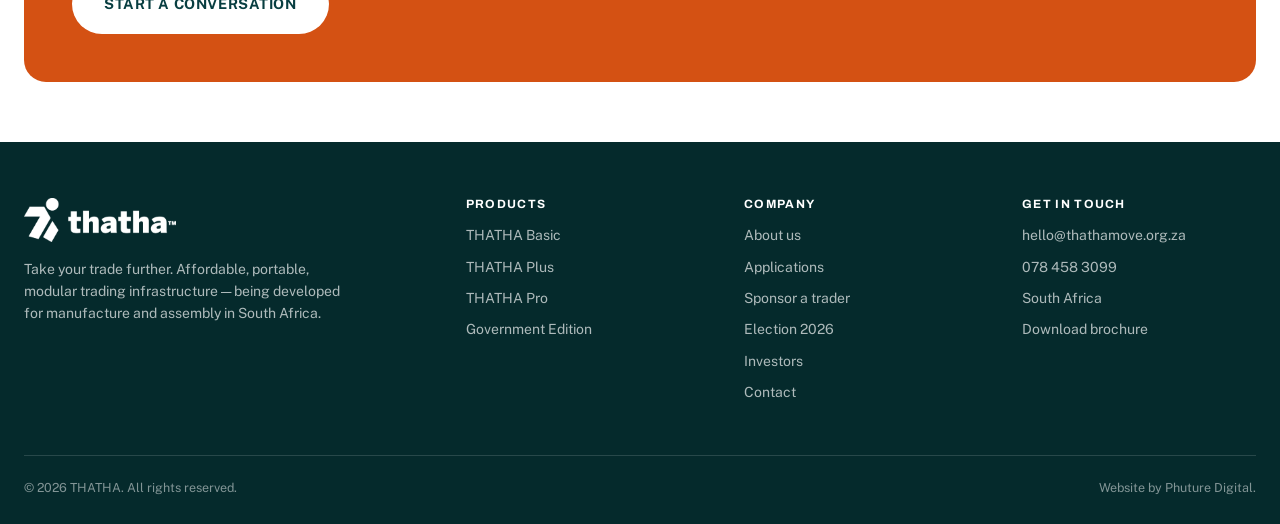
==== commit df79b842: "Add THATHA ecosystem story across site" ====
--- a/about.html
+++ b/about.html
@@ -68,6 +68,10 @@
   </div>
 </header>
 
+<section class="section band-cream vision-story">
+  <div class="wrap vision-lead"><figure class="vision-card vision-wide"><img src="assets/vision/cap-detail.webp" alt="THATHA cap visual exploration showing the logo and geometric brand pattern" width="828" height="828" loading="lazy" /><figcaption><b>An identity that can travel</b><span>The visual language is designed to remain recognisable from a trading unit to practical entrepreneur wear.</span></figcaption></figure><div class="vision-copy"><span class="eyebrow">A system people can recognise</span><h2>The product moves.<br />The identity moves with it.</h2><p class="lead">Colour and pattern are useful when they make a trader easier to find, remember and trust. The brand should serve the business, from the unit and signage to future workwear and accessories.</p><p class="vision-note">Brand-extension visual only. Apparel and accessories are not currently offered for sale.</p></div></div>
+</section>
+
 <section class="section band-white">
   <div class="wrap story-intro">
     <div>
--- a/styles.css
+++ b/styles.css
@@ -338,6 +338,31 @@
 
 .note-box { background: var(--cream); border-left: 3px solid var(--apricot); border-radius: 0 var(--r) var(--r) 0; padding: 20px 24px; font-size: 14px; color: var(--muted); }
 .note-box b { color: var(--teal); }
+
+/* ---------- visual ecosystem story ------------------------------------ */
+.vision-story { overflow: hidden; }
+.vision-lead { display: grid; grid-template-columns: 1.15fr .85fr; gap: clamp(34px, 6vw, 76px); align-items: center; }
+.vision-lead.reverse { grid-template-columns: .75fr 1.25fr; }
+.vision-copy h2 { font-family: Archivo, sans-serif; font-size: clamp(2rem, 4.8vw, 4rem); line-height: .94; text-transform: uppercase; letter-spacing: -.035em; margin: 18px 0; }
+.vision-grid { display: grid; gap: 20px; }
+.vision-grid-2 { grid-template-columns: repeat(2, minmax(0, 1fr)); }
+.vision-grid-3 { grid-template-columns: repeat(3, minmax(0, 1fr)); }
+.vision-grid-4 { grid-template-columns: repeat(4, minmax(0, 1fr)); }
+.vision-grid.compact { gap: 14px; }
+.vision-card { min-width: 0; overflow: hidden; background: var(--white); border: 1px solid var(--line); border-radius: var(--r-lg); box-shadow: var(--shadow-sm); }
+.vision-card img { width: 100%; aspect-ratio: 4 / 3; display: block; object-fit: cover; object-position: center; background: var(--paper); }
+.vision-card.vision-wide img { aspect-ratio: 16 / 10; }
+.vision-card.vision-portrait img { aspect-ratio: 4 / 5; }
+.vision-card.vision-square img { aspect-ratio: 1 / 1; }
+.vision-card.vision-contain img { aspect-ratio: 4 / 3; object-fit: contain; }
+.vision-card.vision-mobile-crop img { aspect-ratio: 4 / 5; object-position: center 47%; }
+.vision-grid-4 .vision-card img { aspect-ratio: 4 / 5; }
+.vision-grid-4 .vision-card.vision-contain img { object-fit: contain; }
+.vision-card figcaption { padding: 17px 18px 19px; }
+.vision-card figcaption b { display: block; font-family: Archivo, sans-serif; color: var(--teal); font-size: 1rem; }
+.vision-card figcaption span { display: block; color: var(--muted); font-size: 13px; line-height: 1.5; margin-top: 6px; }
+.vision-note { margin-top: 22px; color: var(--muted); font-size: 12px; line-height: 1.55; max-width: 78ch; }
+.vision-note.on-dark { color: rgba(255,255,255,.68); }
 
 /* ---------- legal and policy pages ------------------------------------- */
 .legal-updated { margin-top: 24px; color: var(--apricot); font-size: 12px; font-weight: 700; text-transform: uppercase; letter-spacing: .08em; }
@@ -398,7 +423,7 @@
 .sponsor-option .textlink { margin-top: auto; padding-top: 28px; }
 .trade-forward { background: var(--apricot); color: var(--teal); padding: 88px 0; }
 .campaign-mast { display: grid; grid-template-columns: 1.5fr .5fr; gap: 48px; align-items: end; padding-bottom: 42px; border-bottom: 2px solid rgba(8, 62, 65, .22); }
-.campaign-mark { display: inline-block; background: var(--teal); color: #fff; padding: 7px 12px; font-size: 12px; font-weight: 700; transform: rotate(-1.5deg); }
+.campaign-mark { display: inline-block; background: var(--teal); color: #fff; padding: 7px 12px; font-size: 12px; font-weight: 700; transform: none; }
 .campaign-mast h2 { font-size: clamp(2rem, 4.8vw, 4.2rem); line-height: .95; text-transform: uppercase; margin-top: 22px; max-width: 980px; }
 .campaign-mast h1 { font-size: clamp(2.4rem, 5.6vw, 4.8rem); line-height: .91; text-transform: uppercase; margin: 22px 0 18px; max-width: 980px; }
 .campaign-mast .lead { color: rgba(8, 62, 65, .76); max-width: 760px; }
@@ -550,6 +575,9 @@
   .impact-steps { grid-template-columns: repeat(2, 1fr); }
   .impact-steps .step:nth-child(2n) { border-right: 0; }
   .story-hero-grid, .story-intro, .election-hero-grid { grid-template-columns: 1fr; }
+  .vision-lead, .vision-lead.reverse { grid-template-columns: 1fr; }
+  .vision-grid-4 { grid-template-columns: repeat(2, minmax(0, 1fr)); }
+  .vision-grid-3 { grid-template-columns: repeat(2, minmax(0, 1fr)); }
   .audience-grid { grid-template-columns: repeat(2, 1fr); }
   .audience-grid article:nth-child(2) { border-right: 0; }
   .journey { grid-template-columns: repeat(2, 1fr); }
@@ -585,6 +613,9 @@
   .results-grid article:last-child { border-bottom: 0; }
   .results-foot { align-items: flex-start; flex-direction: column; }
   .story-quote { transform: none; }
+  .vision-grid-2, .vision-grid-3, .vision-grid-4 { grid-template-columns: 1fr; }
+  .vision-card img, .vision-grid-4 .vision-card img { aspect-ratio: 4 / 3; }
+  .vision-card.vision-mobile-crop img, .vision-card.vision-portrait img { aspect-ratio: 4 / 5; }
 }
 
 /* ---------- touch targets & mobile input behaviour -----------------------
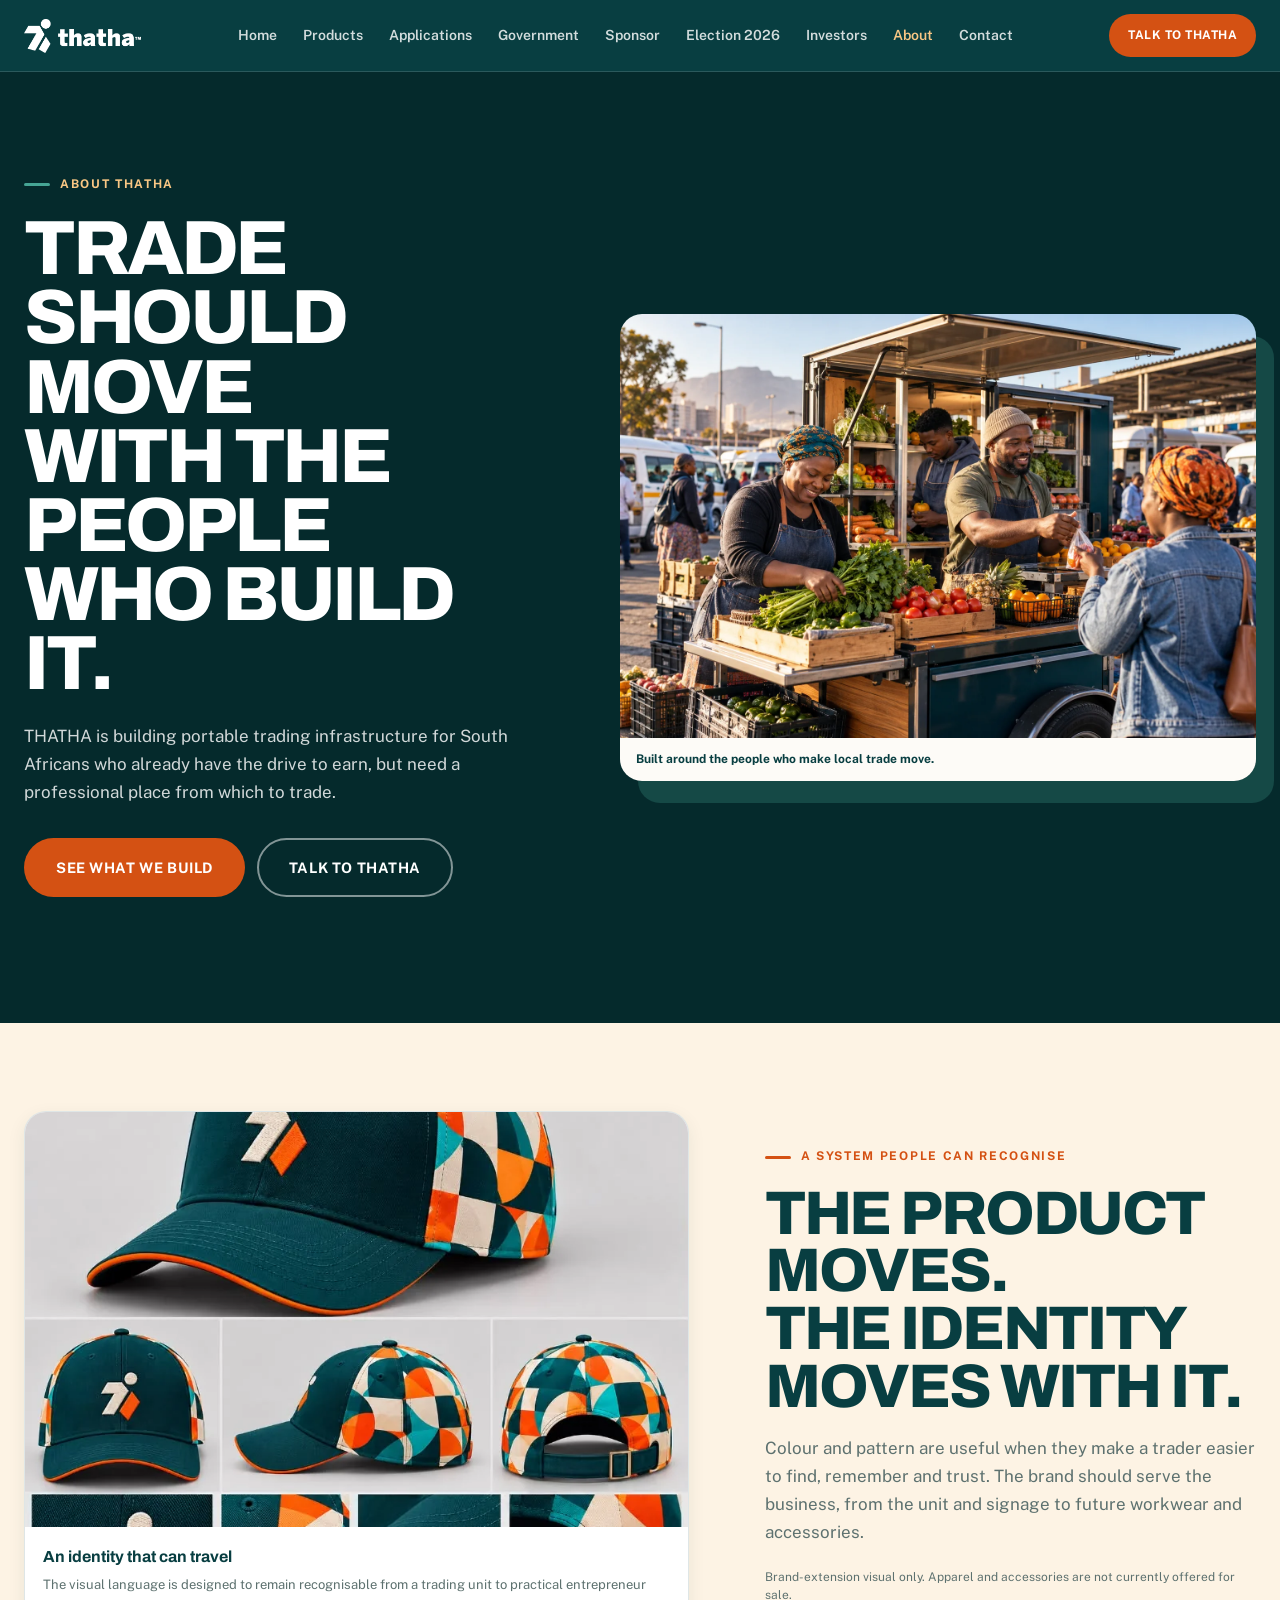
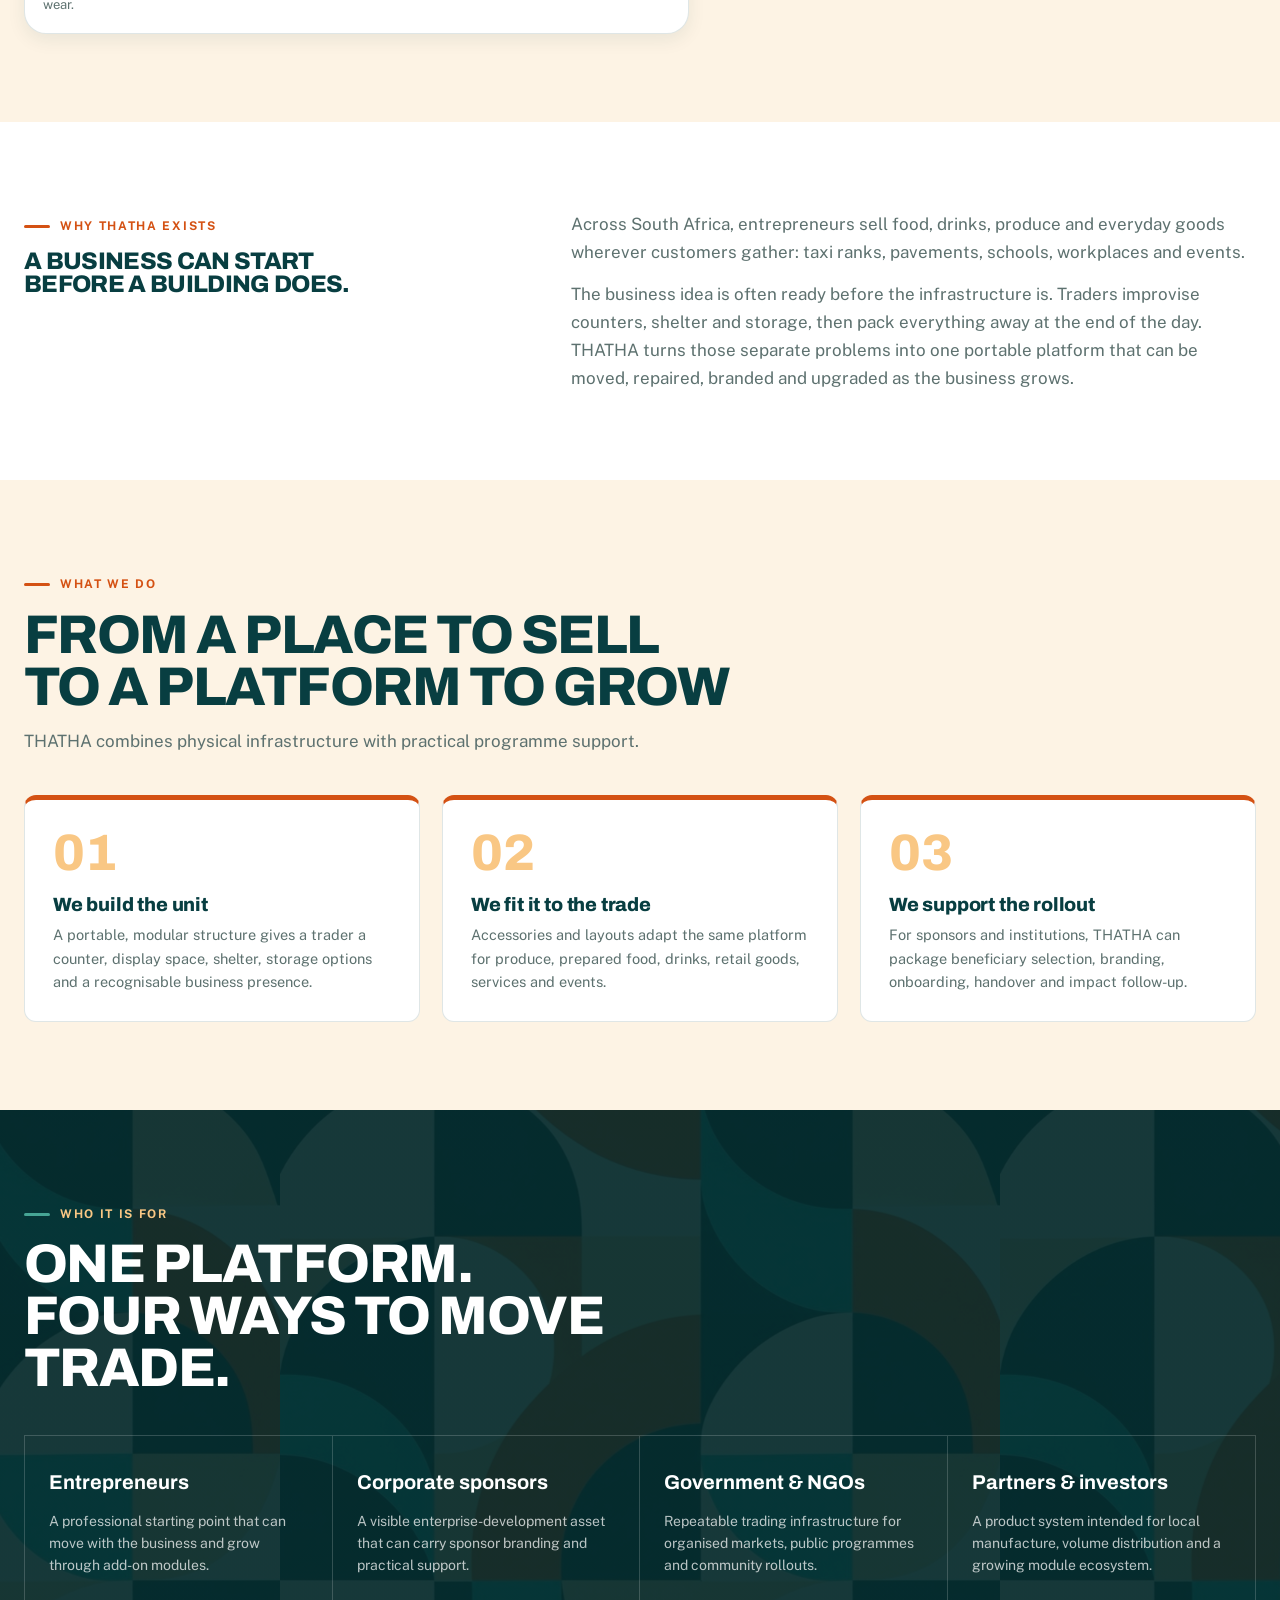
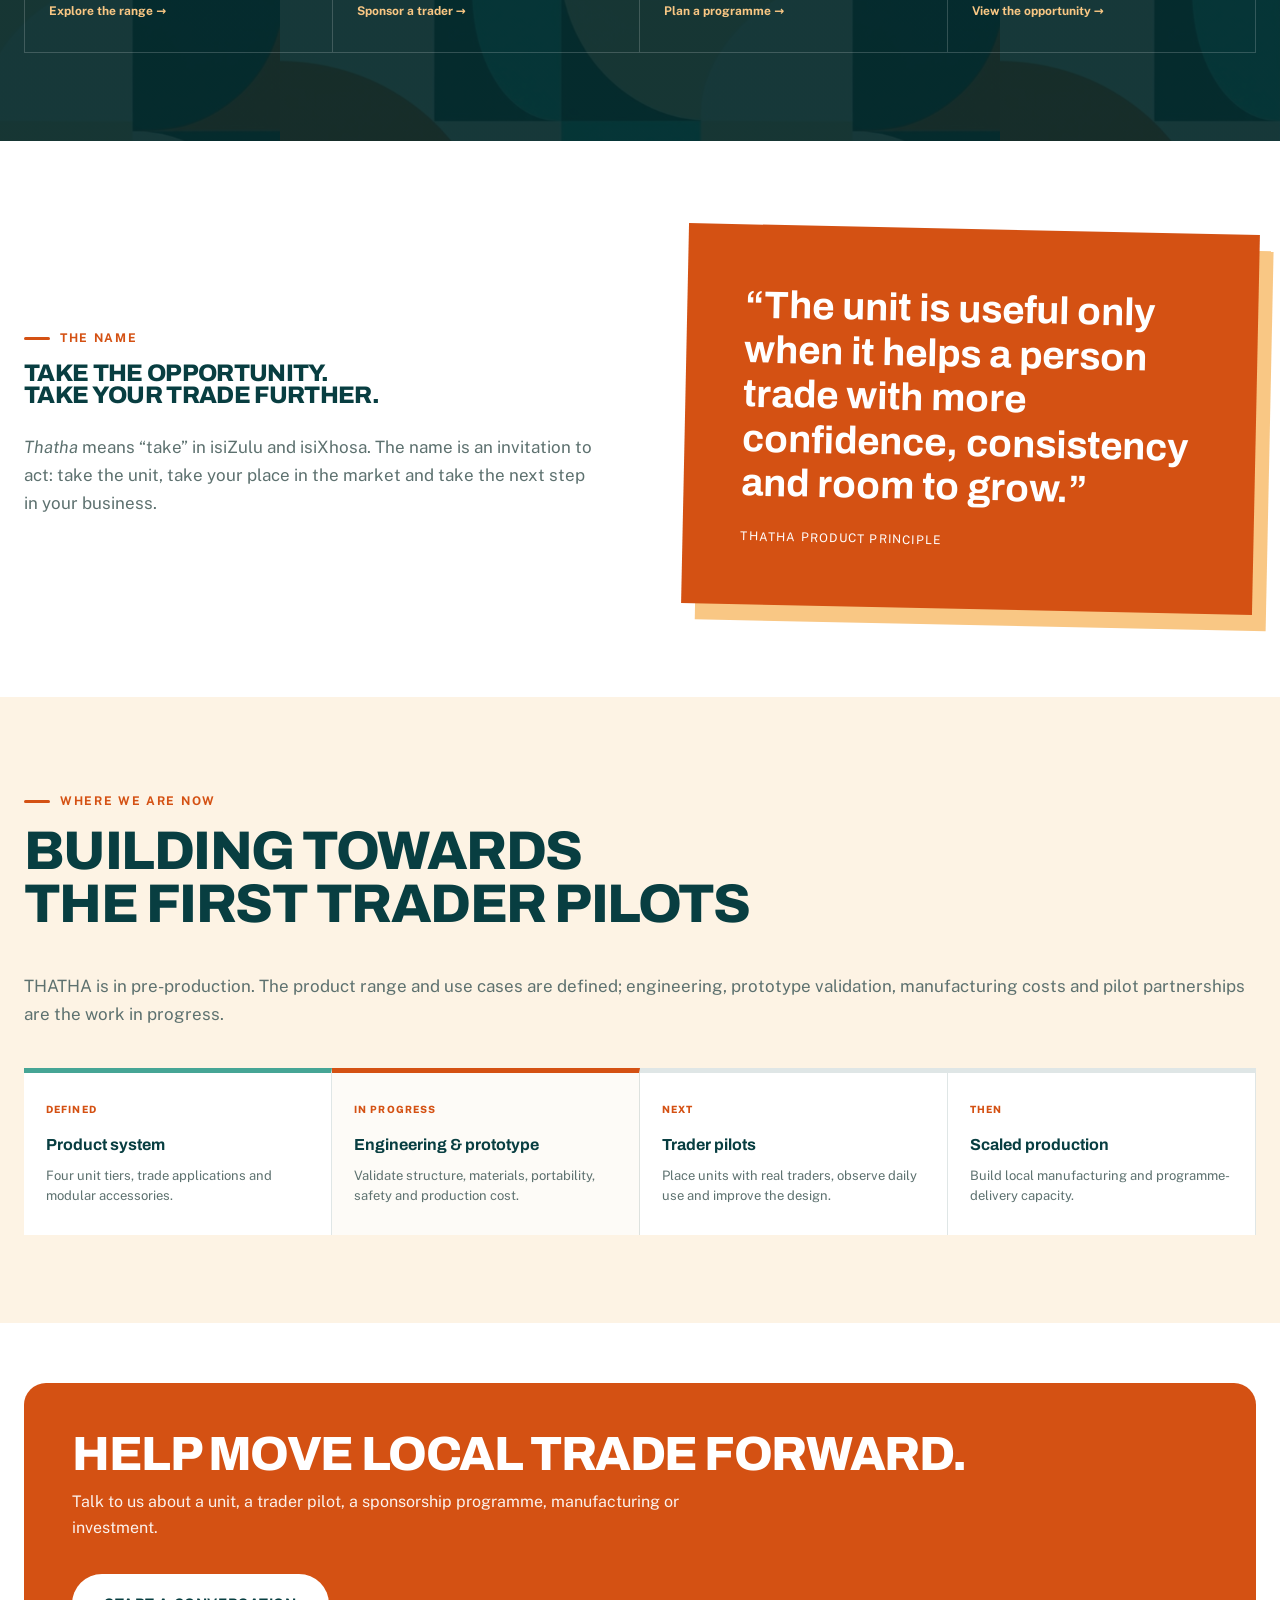
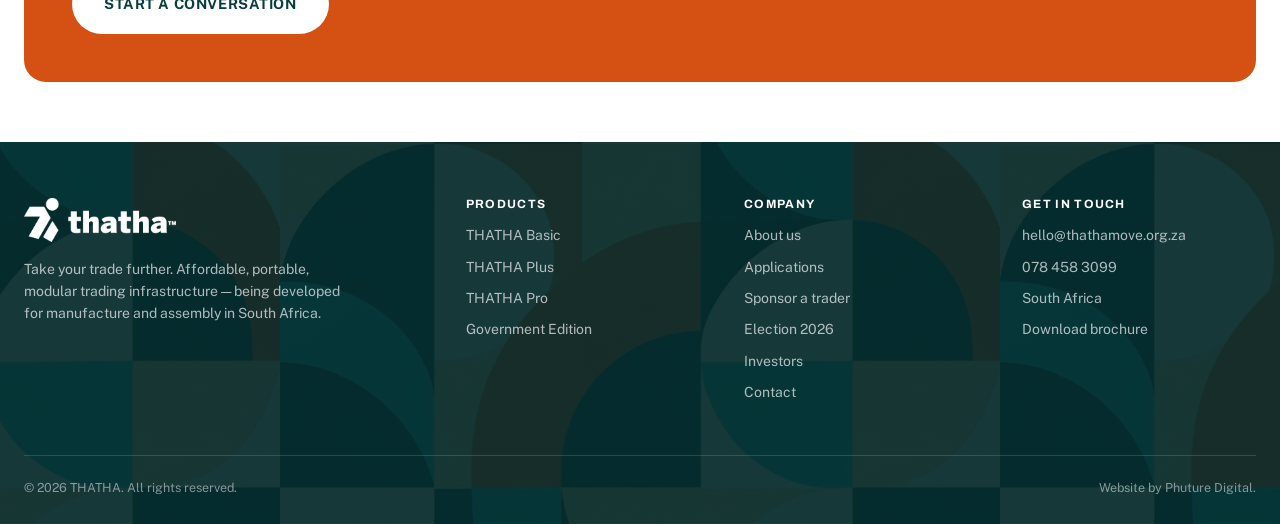
==== commit c54c1957: "Add automatically refreshed IEC results dashboard and shared brand texture" ====
--- a/about.html
+++ b/about.html
@@ -17,7 +17,7 @@
 <link rel="preconnect" href="https://fonts.googleapis.com" />
 <link rel="preconnect" href="https://fonts.gstatic.com" crossorigin />
 <link rel="stylesheet" href="https://fonts.googleapis.com/css2?family=Archivo:wght@600;700;800&family=Public+Sans:wght@400;500;600;700&display=swap" />
-<link rel="stylesheet" href="styles.css" />
+<link rel="stylesheet" href="styles.css?v=20261105-dashboard" />
 </head>
 <body>
 <a class="skip" href="#main">Skip to content</a>
@@ -208,6 +208,6 @@
   </div>
 </footer>
 
-<script src="site.js" defer></script>
+<script src="site.js?v=20261105-dashboard" defer></script>
 </body>
 </html>
--- a/styles.css
+++ b/styles.css
@@ -271,6 +271,12 @@
 
 /* ---------- value strip (8 icons on dark) -------------------------------- */
 .value-strip { background: var(--teal-deep); color: #fff; padding: 34px 0; }
+/* A low-opacity brand texture; the green overlay preserves text contrast. */
+.value-strip-pattern {
+  background-image: linear-gradient(rgba(5, 42, 44, .93), rgba(5, 42, 44, .93)), url("assets/brand-pattern.jpg");
+  background-size: auto, 720px auto;
+  background-position: center;
+}
 .value-grid { display: grid; grid-template-columns: repeat(4, 1fr); gap: 26px 34px; }
 .value-cell { display: flex; gap: 13px; align-items: flex-start; }
 .value-cell svg { width: 26px; height: 26px; color: var(--verdigris); flex: none; margin-top: 2px; }
@@ -423,7 +429,7 @@
 .sponsor-option .textlink { margin-top: auto; padding-top: 28px; }
 .trade-forward { background: var(--apricot); color: var(--teal); padding: 88px 0; }
 .campaign-mast { display: grid; grid-template-columns: 1.5fr .5fr; gap: 48px; align-items: end; padding-bottom: 42px; border-bottom: 2px solid rgba(8, 62, 65, .22); }
-.campaign-mark { display: inline-block; background: var(--teal); color: #fff; padding: 7px 12px; font-size: 12px; font-weight: 700; transform: none; }
+.campaign-mark { display: inline-block; background: var(--teal); color: #fff; padding: 7px 12px; font-size: 12px; font-weight: 700; transform: rotate(0deg) !important; rotate: 0deg !important; vertical-align: top; }
 .campaign-mast h2 { font-size: clamp(2rem, 4.8vw, 4.2rem); line-height: .95; text-transform: uppercase; margin-top: 22px; max-width: 980px; }
 .campaign-mast h1 { font-size: clamp(2.4rem, 5.6vw, 4.8rem); line-height: .91; text-transform: uppercase; margin: 22px 0 18px; max-width: 980px; }
 .campaign-mast .lead { color: rgba(8, 62, 65, .76); max-width: 760px; }
@@ -644,3 +650,42 @@
   body { background: #fff; }
 }
 
+
+/* Brand texture on green surfaces, kept soft for readable foreground content. */
+.band-teal, .band-deep, .value-strip, .cost-panel, .impact-hero, .stat-band, footer.site {
+  background-image: linear-gradient(rgba(5, 42, 44, .93), rgba(5, 42, 44, .93)), url("assets/brand-pattern.jpg");
+  background-size: auto, 720px auto;
+  background-position: center;
+}
+.band-teal, .cost-panel, .impact-hero {
+  background-image: linear-gradient(rgba(8, 62, 65, .93), rgba(8, 62, 65, .93)), url("assets/brand-pattern.jpg");
+}
+.stat-band {
+  background-image: linear-gradient(rgba(70, 165, 149, .96), rgba(70, 165, 149, .96)), url("assets/brand-pattern.jpg");
+}
+.election-dashboard { display: grid; grid-template-columns: 1.3fr 1fr; gap: 28px; align-items: start; margin-top: 28px; }
+.election-dashboard .card { min-width: 0; }
+.results-filter { display: grid; gap: 8px; font-weight: 600; }
+.results-filter select { padding: 12px 36px 12px 14px; border: 1px solid var(--line); border-radius: 6px; background: white; color: var(--teal); font: inherit; max-width: 100%; }
+.results-note { font-size: 13px; color: var(--muted); line-height: 1.6; margin-top: 18px; }
+.party-row, .count-row { padding: 18px 0; border-bottom: 1px solid var(--line); }
+.party-heading { display: flex; justify-content: space-between; align-items: baseline; gap: 18px; font-size: 13px; }
+.party-heading strong { overflow-wrap: anywhere; }
+.party-heading span { flex: none; font-weight: 700; }
+.party-row small, .count-row small { display: block; color: var(--muted); font-size: 12px; line-height: 1.6; }
+.party-row meter, .count-row progress { width: 100%; height: 12px; margin: 9px 0; accent-color: var(--verdigris); border: 0; border-radius: 20px; overflow: hidden; display: block; background: var(--cream); }
+meter::-webkit-meter-bar { background: var(--cream); border: 0; }
+meter::-webkit-meter-optimum-value, progress::-webkit-progress-value { background: var(--verdigris); }
+progress::-webkit-progress-bar { background: var(--cream); }
+meter::-moz-meter-bar, progress::-moz-progress-bar { background: var(--verdigris); }
+.results-heading { margin-top: 56px; }
+.council-grid { grid-template-columns: repeat(4, 1fr); }
+.council-grid small { display: block; font-size: 12px; line-height: 1.6; color: var(--muted); margin-top: 12px; }
+.results-details { margin: 32px 0; padding: 20px 0; border-block: 1px solid var(--line); }
+.results-details summary { cursor: pointer; font-weight: 700; padding: 8px 0; }
+.results-details .results-grid { margin-top: 20px; }
+@media (max-width: 800px) {
+  .election-dashboard { grid-template-columns: 1fr; }
+  .council-grid { grid-template-columns: repeat(2, 1fr); }
+}
+@media (max-width: 420px) { .council-grid { grid-template-columns: 1fr; } }
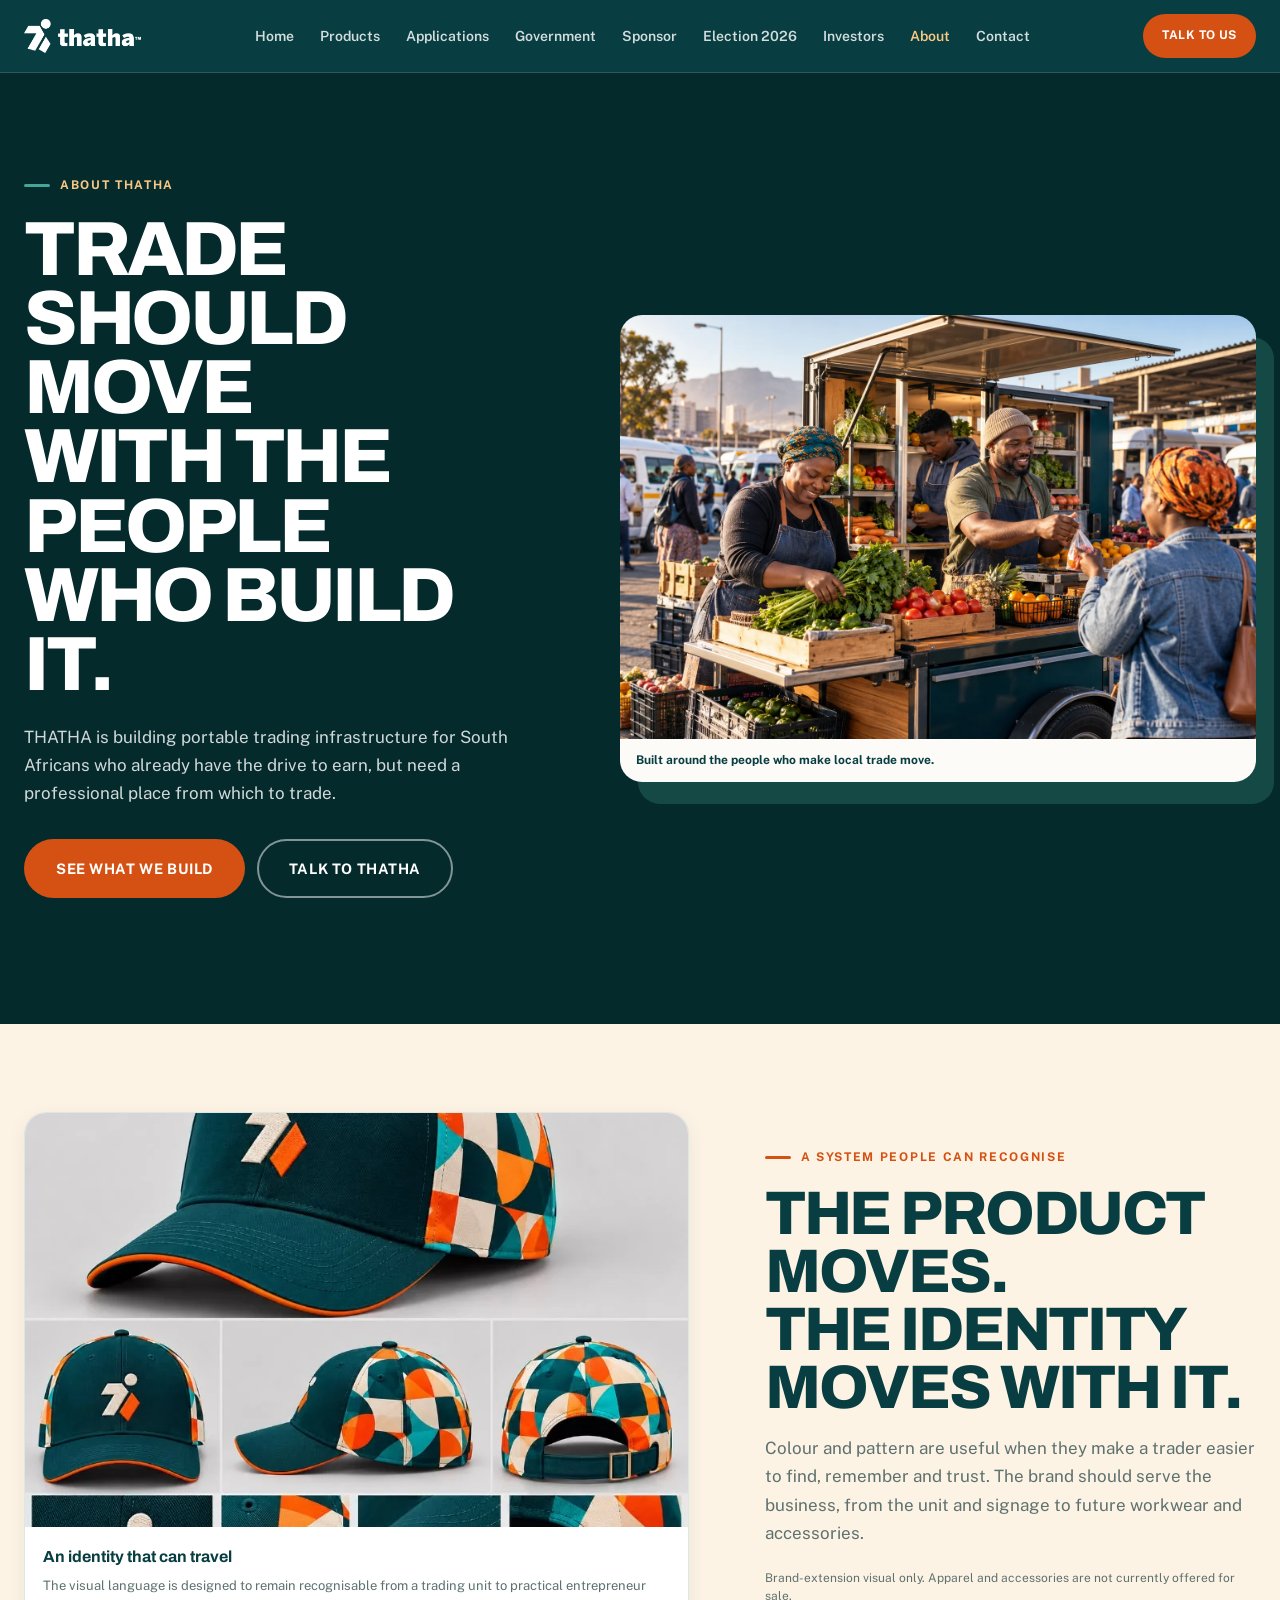
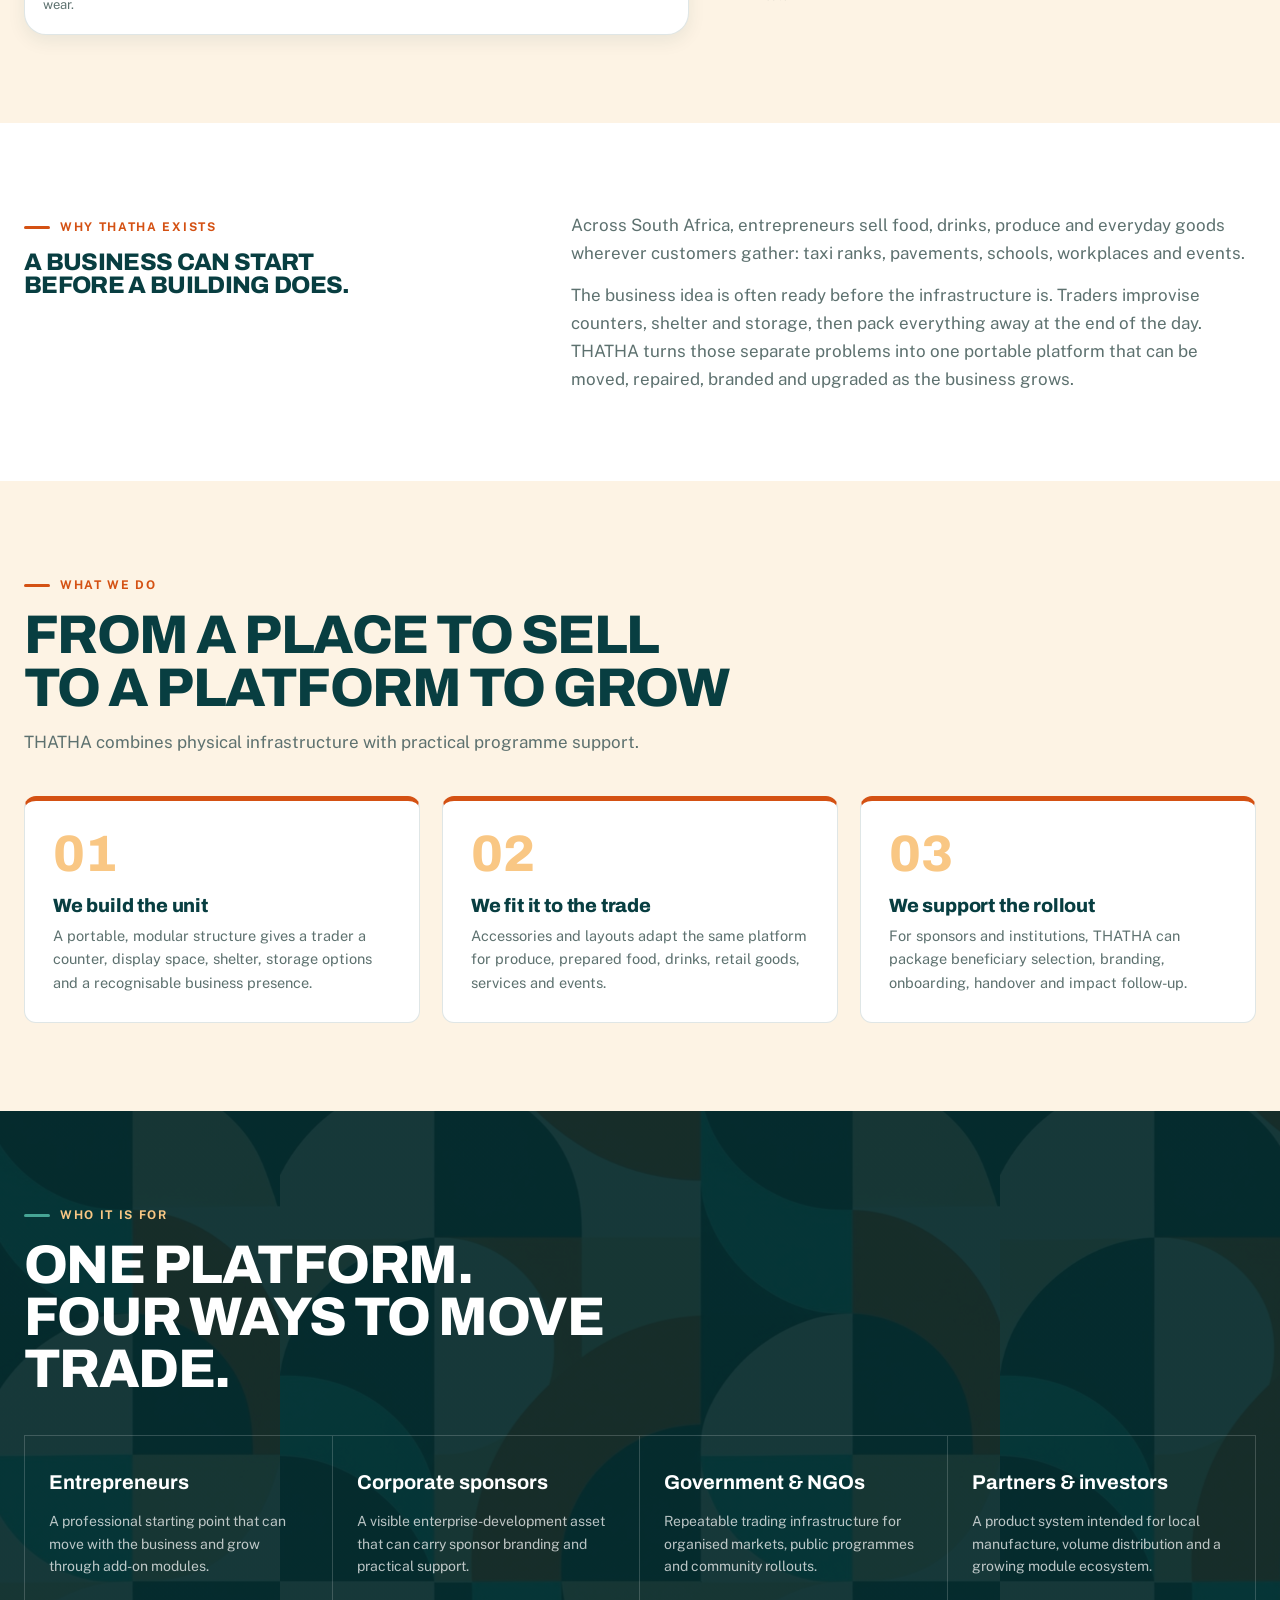
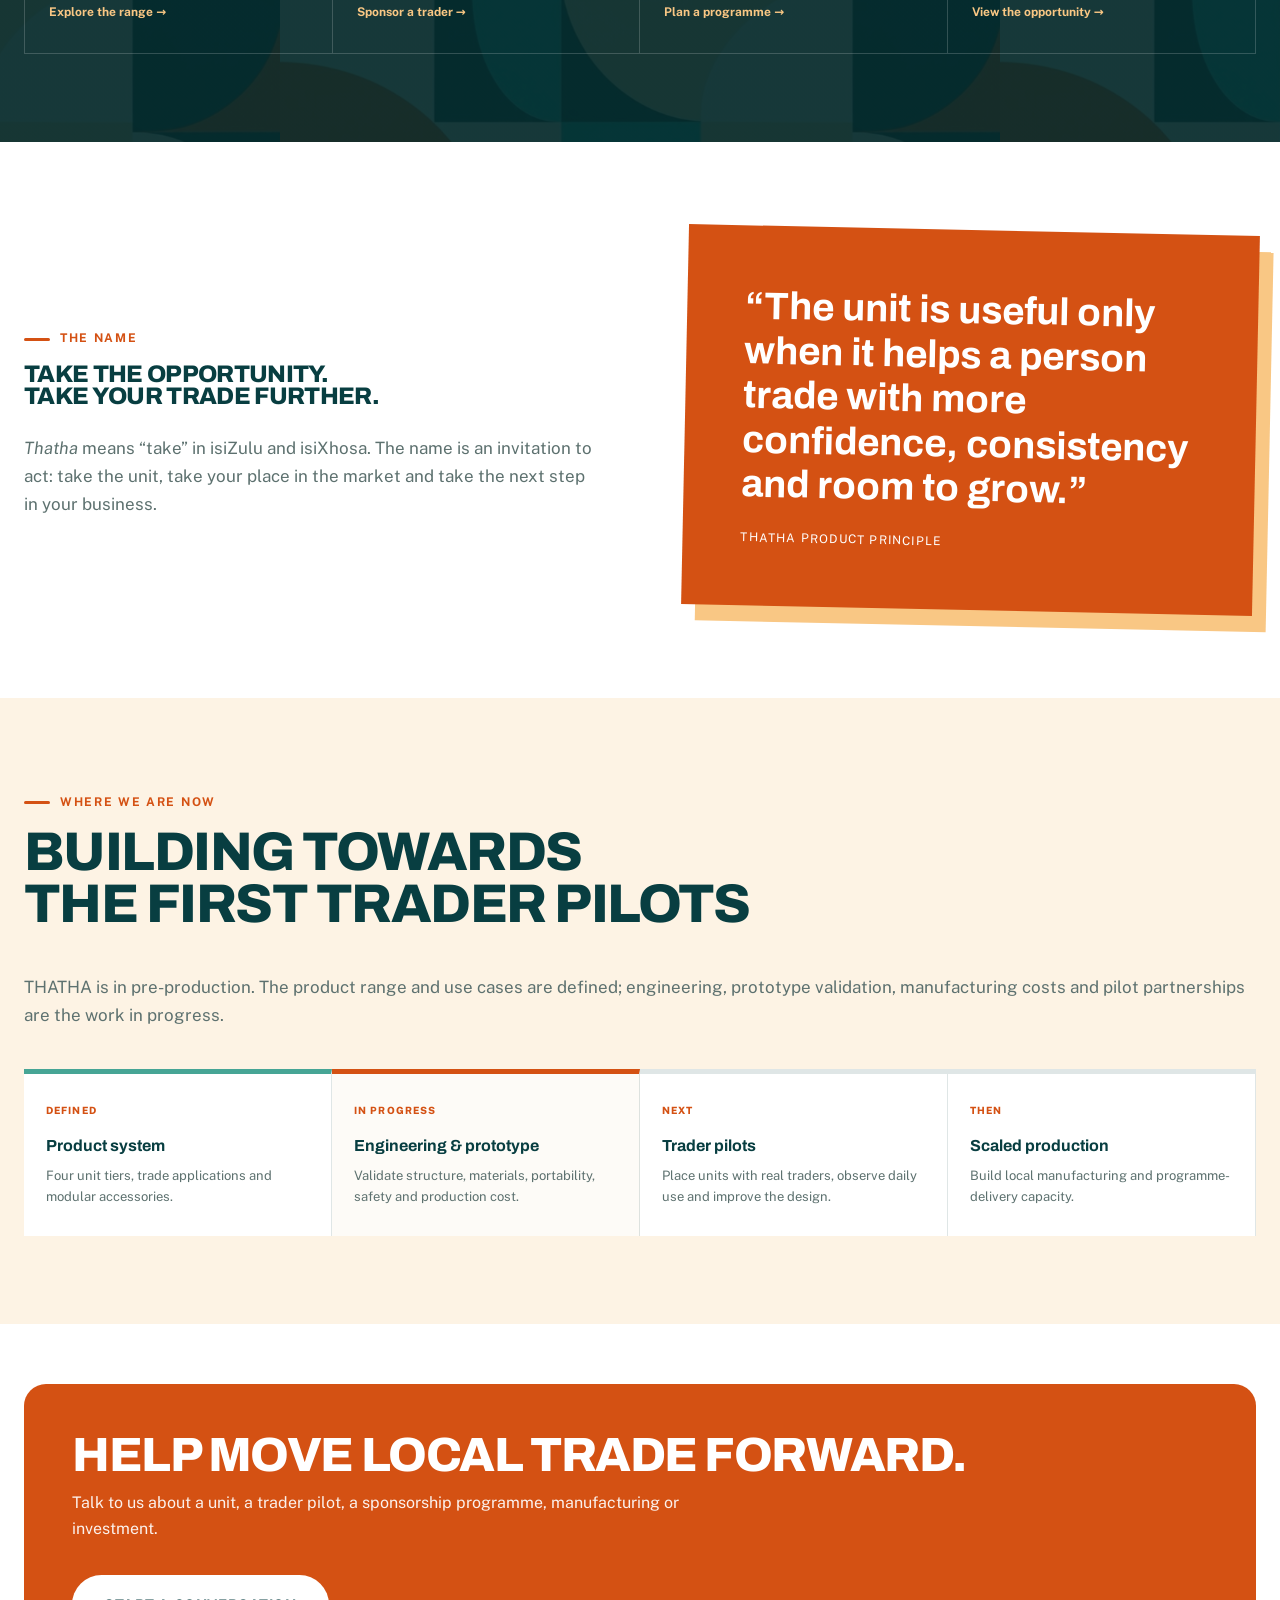
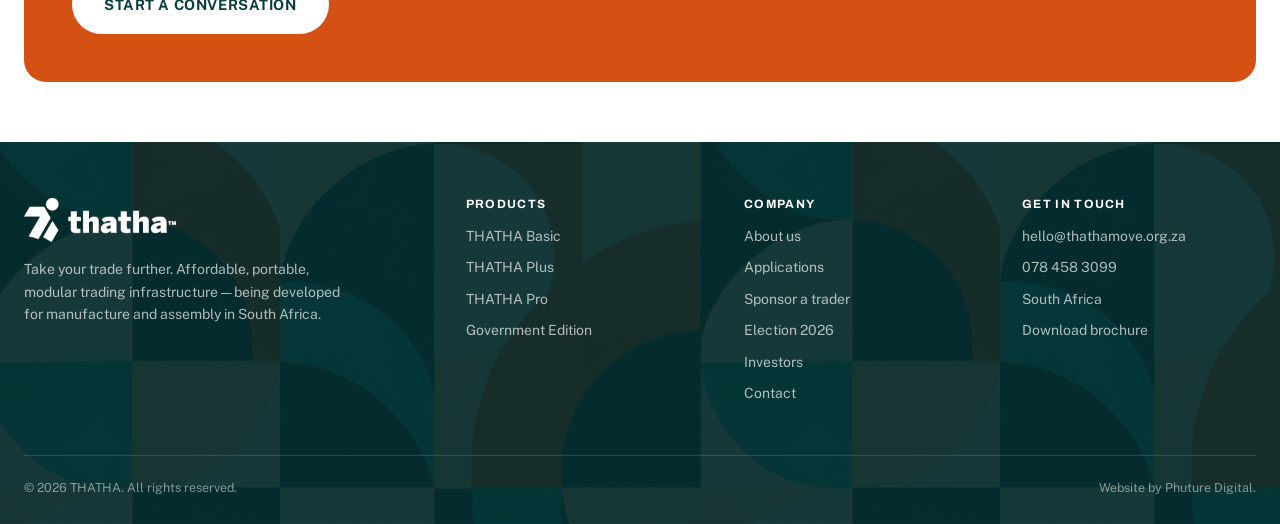
==== commit 30fc916c: "Focus header CTA on Thatha enquiries and improve mobile navigation and touch targets" ====
--- a/about.html
+++ b/about.html
@@ -17,7 +17,7 @@
 <link rel="preconnect" href="https://fonts.googleapis.com" />
 <link rel="preconnect" href="https://fonts.gstatic.com" crossorigin />
 <link rel="stylesheet" href="https://fonts.googleapis.com/css2?family=Archivo:wght@600;700;800&family=Public+Sans:wght@400;500;600;700&display=swap" />
-<link rel="stylesheet" href="styles.css?v=20261105-dashboard" />
+<link rel="stylesheet" href="styles.css?v=20261105-mobile" />
 </head>
 <body>
 <a class="skip" href="#main">Skip to content</a>
@@ -40,7 +40,7 @@
       <a href="contact.html">Contact</a>
     </div>
     <div class="nav-actions">
-      <a class="btn btn-primary btn-sm" href="contact.html">Talk to THATHA</a>
+      <a class="btn btn-primary btn-sm" href="contact.html#enquiry">Talk to us</a>
       <button class="nav-toggle" type="button" aria-label="Menu" aria-expanded="false" aria-controls="nav-links">
         <svg viewBox="0 0 24 24" fill="none" stroke="currentColor" stroke-width="2" stroke-linecap="round"><path d="M3 6h18M3 12h18M3 18h18"/></svg>
       </button>
@@ -208,6 +208,6 @@
   </div>
 </footer>
 
-<script src="site.js?v=20261105-dashboard" defer></script>
+<script src="site.js?v=20261105-mobile" defer></script>
 </body>
 </html>
--- a/styles.css
+++ b/styles.css
@@ -689,3 +689,25 @@
   .council-grid { grid-template-columns: repeat(2, 1fr); }
 }
 @media (max-width: 420px) { .council-grid { grid-template-columns: 1fr; } }
+
+/* Mobile navigation and enquiry actions stay usable on narrow/short screens. */
+html { scroll-padding-top: 96px; }
+.btn { min-height: 44px; max-width: 100%; white-space: normal; text-align: center; }
+.nav-actions > .btn { white-space: nowrap; }
+.nav-toggle { min-width: 44px; min-height: 44px; align-items: center; justify-content: center; }
+@media (max-width: 1120px) {
+  .nav-links.open { max-height: calc(100dvh - 80px); overflow-y: auto; overscroll-behavior: contain; }
+}
+@media (max-width: 640px) {
+  .nav-inner { gap: 8px; padding-block: 10px; }
+  .nav-logo { flex-shrink: 0; }
+  .nav-logo img { height: 29px; }
+  .nav-actions { gap: 8px; }
+  .nav-actions > .btn { padding: 10px 14px; font-size: 11px; letter-spacing: .02em; }
+  .btn-row, .election-actions { align-items: stretch; }
+  .btn-row > .btn, .election-actions > .btn, .cta-band > .btn { width: 100%; }
+  .results-filter { width: 100%; }
+  .results-filter select { font-size: 16px; min-height: 48px; width: 100%; }
+  .field input, .field select, .field textarea { min-width: 0; max-width: 100%; }
+  .check { padding-block: 8px; }
+}
